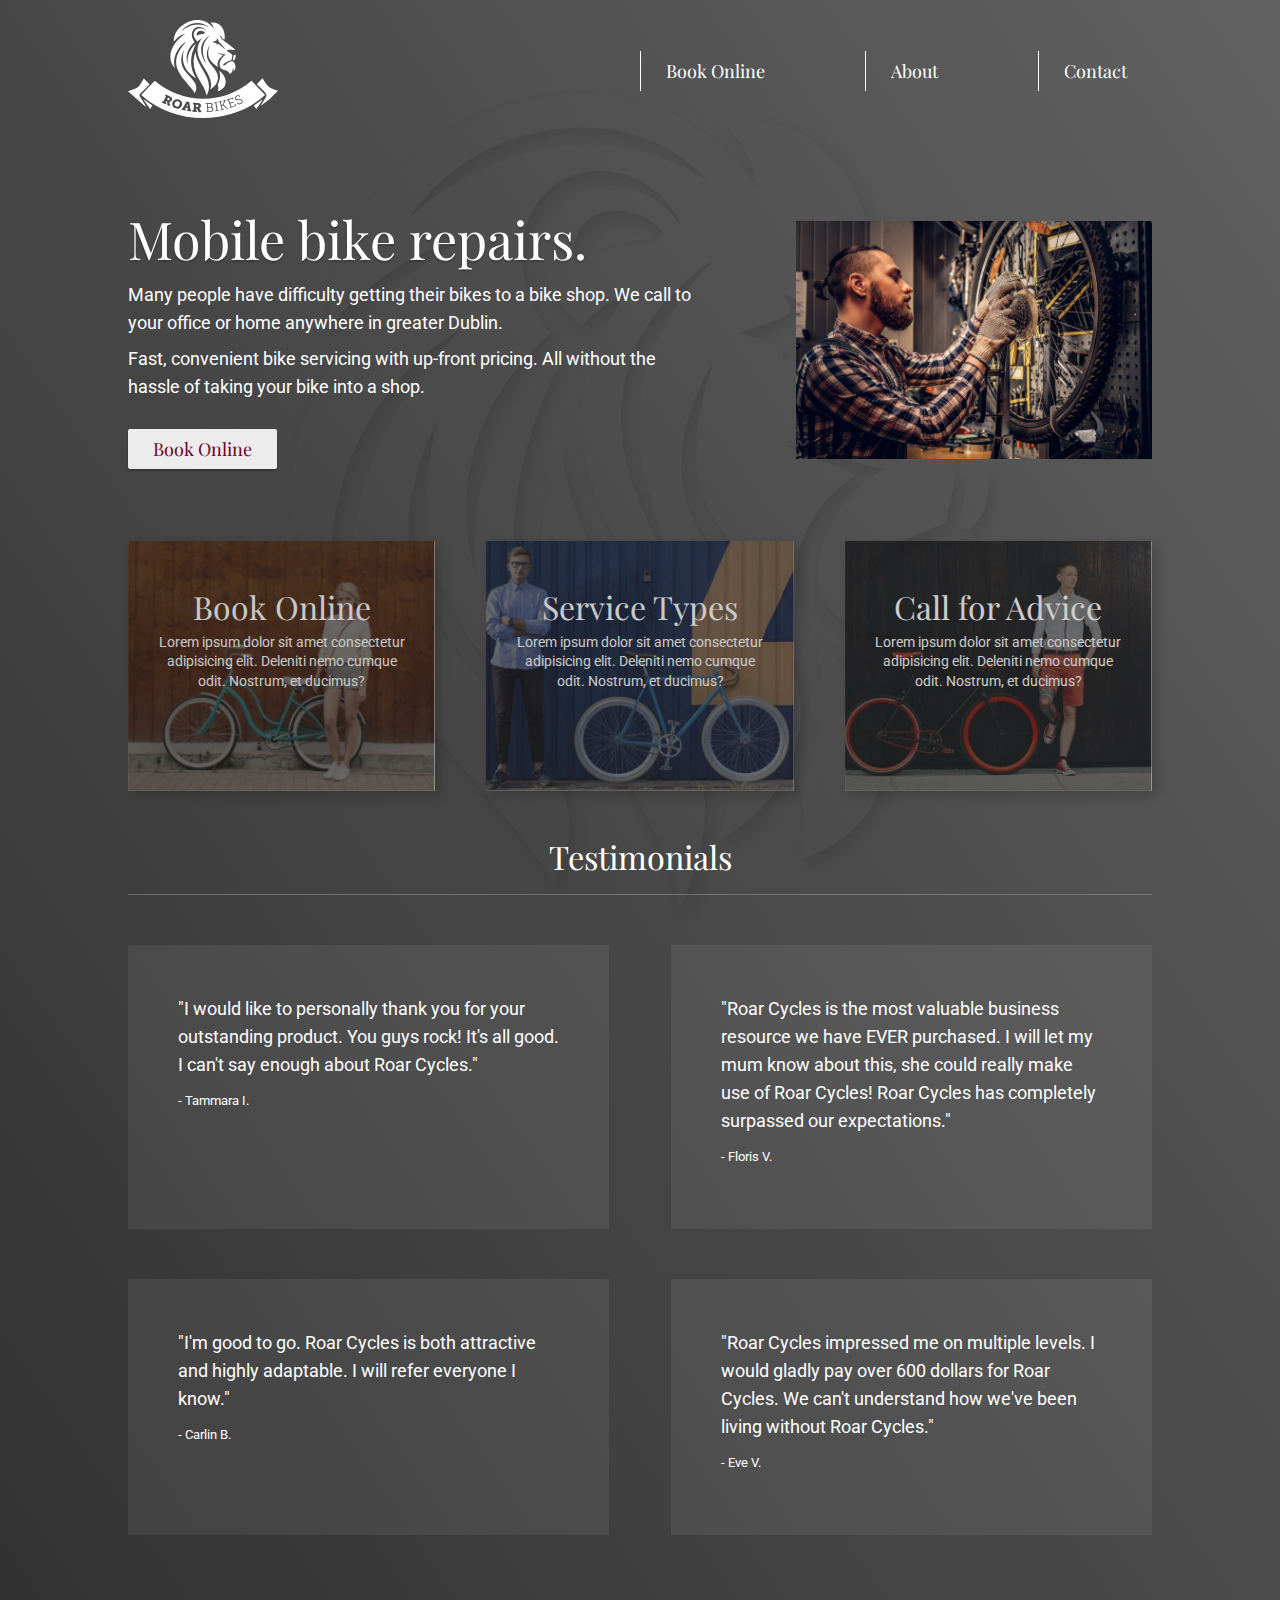
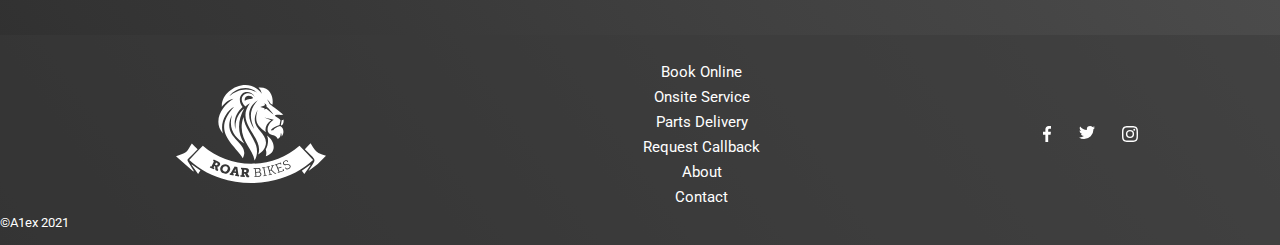
==== index.html @ 1f4b6659 "changed twitter card name" ====
<!DOCTYPE html>
<html lang="en">

<head>
    <meta charset="UTF-8">
    <meta name="viewport" content="width=device-width, initial-scale=1.0">
    <meta http-equiv="X-UA-Compatible" content="ie=edge">
    <title>Roar Cycle - Bike Repairs in Dublin</title>
    <link rel="shortcut icon" href="./images/icons/logo-roar-bikes-small.svg" type="image/x-icon">
    <!-- Mric Meyers CSS reset -->
    <link rel="stylesheet" href="./style/css-reset.css">
    <!-- My style sheet -->
    <link rel="stylesheet" href="./style/style.css">
    <!-- Fonts -->
    <link href="https://fonts.googleapis.com/css?family=Playfair+Display|Roboto:300&display=swap" rel="stylesheet">
    <!-- Icons -->
    <link rel="stylesheet" href="https://use.fontawesome.com/releases/v5.8.2/css/all.css"
        integrity="sha384-oS3vJWv+0UjzBfQzYUhtDYW+Pj2yciDJxpsK1OYPAYjqT085Qq/1cq5FLXAZQ7Ay" crossorigin="anonymous">
    <!-- Facebook Metadata -->
    <meta property="og:title" content="Roar Cycle" />
    <meta property="og:type" content="website" />
    <meta property="og:url" content="https://a1excpunk.github.io/bike-repairs/index.html" />
    <meta property="og:image"
        content="https://a1excpunk.github.io/bike-repairs/images/image-bike-repair-service-small.jpg" />
    <meta property="og:description" content="Bike Repairs in Dublin" />
    <!-- Twitter Metadata -->
    <!-- <meta name="twitter:title" content="Roar Cycle">
        <meta name="twitter:description" content="Bike Repairs in Dublin">
        <meta name="twitter:image" content="https://a1excpunk.github.io/bike-repairs/images/image-bike-repair-service-small.jpg"> -->
        <meta name="twitter:card" content="Roar_Cycle">
    </head>

<body>
    <div class="container">
        <header>
            <div class="logo">
                <a href="./index.html">
                    <img src="./images/icons/logo-roar-bikes.svg" alt="Logo for Bike Repair shop Roar Bikes">
                </a>
            </div>

            <nav>
                <div class="navbutton dropdown-menu desktop">
                    <a href="#">Book Online</a>
                    <div class="newbox">
                        <div class="dropdown">
                            <div class="navbutton"><a href="#">Onsite Service</a></div>
                            <div class="navbutton"><a href="#">Parts Delivery</a></div>
                            <div class="navbutton"><a href="#">Request Callback</a></div>
                        </div>
                    </div>
                </div>

                <div class="navbutton desktop">
                    <a href="./html/about.html">About</a>
                </div>

                <div class="navbutton desktop">
                    <a href="./html/contact-us.html">Contact</a>
                </div>

                <!-- mobile menu -->
                <label class="mobile burger-menu" for="burger-menu">
                    <img src="./images/icons/icon-burger-menu.svg" alt="burger menu icon">
                    <input type="checkbox" name="burger-menu" id="burger-menu">
                    <div class="mobile burger-menu-dropdown ">
                        <div class="navbutton"><a href="#">Onsite Service</a></div>
                        <div class="navbutton"><a href="#">Parts Delivery</a></div>
                        <div class="navbutton"><a href="#">Request Callback</a></div>
                        <div class="navbutton">
                            <a href="./html/about.html">About</a>
                        </div>
                        <div class="navbutton">
                            <a href="./html/contact-us.html">Contact</a>
                        </div>


                    </div>
                </label>
            </nav>

        </header>



        <main>
            <div class="herobox1">
                <h1>Mobile bike repairs.</h1>
                <p>Many people have difficulty getting their bikes to a bike shop. We call to your office or home
                    anywhere in greater Dublin.</p>
                <p> Fast, convenient bike servicing with up-front pricing. All without the hassle of taking your bike
                    into a shop.</p>
                <a href="#" class="mybutton">Book Online</a>
            </div>

            <div class="herobox2">
                <img class="desktop" src="./images/image-bike-repair-service-small.jpg"
                    alt="person servicing a bike in dublin">
                <img class="mobile" src="./images/image-bike-repair-service-big.jpg" width="100%"
                    alt="person servicing a bike in dublin">
            </div>
        </main>



        <div class="cards">
            <a href="#" class="card1">
                <div>
                    <i class="fas fa-motorcycle"></i>
                    <h2>Book Online</h2>
                    <p>Lorem ipsum dolor sit amet consectetur adipisicing elit. Deleniti nemo cumque odit. Nostrum, et
                        ducimus?</p>
                </div>
            </a>
            <a href="#" class="card2">
                <div>
                    <i class="fas fa-cog"></i>
                    <h2>Service Types</h2>
                    <p>Lorem ipsum dolor sit amet consectetur adipisicing elit. Deleniti nemo cumque odit. Nostrum, et
                        ducimus?</p>
                </div>
            </a>
            <a href="./html/contact-us.html" class="card3">
                <div>
                    <i class="fas fa-phone"></i>
                    <h2>Call for Advice</h2>
                    <p>Lorem ipsum dolor sit amet consectetur adipisicing elit. Deleniti nemo cumque odit. Nostrum, et
                        ducimus?</p>
                </div>
            </a>
        </div>


        <h3>Testimonials</h3>
        <div class="testimonials">
            <div class="tbox">
                <p>"I would like to personally thank you for your outstanding product. You guys rock! It's all good. I
                    can't say enough about Roar Cycles."</p>
                <p>- Tammara I.</p>
            </div>
            <div class="tbox">
                <p>"Roar Cycles is the most valuable business resource we have EVER purchased. I will let my mum know
                    about this, she could really make use of Roar Cycles! Roar Cycles has completely surpassed our
                    expectations."</p>
                <p>- Floris V.</p>
            </div>
            <div class="tbox">
                <p>"I'm good to go. Roar Cycles is both attractive and highly adaptable. I will refer everyone I know."
                </p>
                <p>- Carlin B.</p>
            </div>
            <div class="tbox">
                <p>"Roar Cycles impressed me on multiple levels. I would gladly pay over 600 dollars for Roar Cycles. We
                    can't understand how we've been living without Roar Cycles."</p>
                <p>- Eve V.</p>
            </div>
        </div>
    </div>

    <footer>
        <div class="container footer-menu">
            <a href="./index.html">
                <img src="./images/icons/logo-roar-bikes.svg" alt="Roar Bikes Logo">
            </a>
            <div class="footer-nav">
                <a class="footer-navbutton" href="#">Book Online</a>
                <a class="footer-navbutton" href="#">Onsite Service</a>
                <a class="footer-navbutton" href="#">Parts Delivery</a>
                <a class="footer-navbutton" href="#">Request Callback</a>
                <a class="footer-navbutton" href="./html/about.html">About</a>
                <a class="footer-navbutton" href="./html/contact-us.html">Contact</a>
            </div>
            <div class="socmedia-icons">
                <ul>
                    <li><a href="#"><img src="./images/icons/facebook.svg" alt="facebook icon"></a></li>
                    <li><a href="#"><img src="./images/icons/twitter.svg" alt="twitter icon"></a></li>
                    <li><a href="#"><img src="./images/icons/instagram.svg" alt="instagram icon"></a></li>
                </ul>
            </div>
        </div>
        <p>&copy;A1ex 2021</p>
    </footer>
</body>

</html>
---- style/style.css ----
html {
  background-image: linear-gradient(
    to top right,
    rgb(46, 46, 46),
    rgb(51, 51, 51),
    rgb(55, 55, 55),
    rgb(60, 60, 60),
    rgb(65, 65, 65),
    rgb(69, 69, 69),
    rgb(74, 74, 74),
    rgb(78, 78, 78),
    rgb(83, 83, 83),
    rgb(88, 88, 88),
    rgb(92, 92, 92),
    rgb(97, 97, 97)
  );
}

body {
  background-image: url("../images/image-lion-background.png");
  background-position: top center;
  background-repeat: no-repeat;
  font-family: "Roboto", sans-serif;
  color: white;
  font-size: 1.125rem;
}

a {
  color: white;
  text-decoration: none;
}

h1 {
  font-size: 3.25rem;
  font-family: "Playfair Display", serif;
  margin-bottom: 1rem;
  text-shadow: 0px 2px 2px rgba(0, 0, 0, 0.228);
}

h2 {
  font-size: 2rem;
  font-family: "Playfair Display", serif;
  margin-top: 20px;
}

p {
  line-height: 1.75rem;
  margin-bottom: 0.5rem;
}

.container {
  max-width: 1024px;
  margin: 0 auto;
}

.mobile {
  display: none;
}

/* Header */
header {
  display: flex;
  justify-content: space-between;
  align-items: center;
  padding-top: 20px;
  padding-bottom: 20px;
}

nav {
  display: flex;
  flex-wrap: wrap;
  justify-content: space-between;
  width: 50%;
  gap: 20px;
}

.navbutton {
  border-left: 1px solid white;
  padding: 11px 25px;
  font-family: "Playfair Display", serif;
  display: inline-block;
  position: relative;
}

.navbutton:hover,
.active {
  background-color: #ececec1f;
  transition-duration: 500ms;
}

/* Dropdown nav */
.navbutton.dropdown-menu {
  position: relative;
}

.dropdown {
  left: 0;
  display: none;
  position: absolute;
  z-index: 1;
  padding-top: 20px;
  text-align: center;
}

.navbutton:hover .dropdown {
  display: block;
}

.dropdown .navbutton {
  width: 120px;
  background-color: #fff;
  border: none;
}

.dropdown .navbutton:hover {
  background-color: #b6b6b6;
}

.dropdown .navbutton a {
  color: #333;
}

/* Main */
main {
  margin: 50px 0;
  min-height: 300px;
  display: flex;
  align-items: center;
  justify-content: space-between;
  gap: 100px;
}

.mybutton {
  background-color: #ececec;
  color: #700029;
  font-family: "Playfair Display", serif;
  display: inline-block;
  margin-top: 20px;
  padding: 11px 25px;
  border-radius: 2px;
  box-shadow: 0px 2px 2px rgba(0, 0, 0, 0.228);
  border: none;
  cursor: pointer;
}

.mybutton:hover {
  background-color: #700029;
  color: #ececec;
  transition: 500ms ease;
  cursor: url("../images/icons/logo-roar-bikes-small.svg"), auto;
}

.herobox1 {
  flex: 2;
}

.herobox2 {
  flex: 1;
}

.herobox2 .mobile {
  display: none;
}

/* Cards */

.cards {
  display: flex;
  justify-content: space-between;
  text-align: center;
  margin-bottom: 50px;
}

.card1 {
  background-image: url("../images/image-background-card1-small.jpg");
}

.card2 {
  background-image: url("../images/image-background-card2-small.jpg");
}

.card3 {
  background-image: url("../images/image-background-card3-small.jpg");
}

.card1,
.card2,
.card3 {
  background-color: #333;
  padding: 30px 30px 20px 30px;
  box-sizing: border-box;
  background-size: cover;
  background-position: bottom;
  width: 30%;
  min-height: 250px;
  box-shadow: 5px 5px 10px rgba(0, 0, 0, 0.228);
  opacity: 0.7;
}

.card1:hover,
.card2:hover,
.card3:hover {
  opacity: 1;
}

.cards i {
  font-size: 50px;
}

.cards p {
  font-size: 0.85rem;
  line-height: 1.2rem;
  margin-top: 10px;
}

/* Testimonials */

.testimonials {
  display: flex;
  flex-wrap: wrap;
  justify-content: space-between;
  margin: 0 0 100px 0;
  gap: 50px;
}

h3 {
  text-align: center;
  margin-bottom: 50px;
  font-size: 1.8em;
  border-bottom: 1px solid #b6b6b663;
  padding-bottom: 20px;
  font-family: "Playfair Display", serif;
}

.tbox {
  width: 47%;
  padding: 50px;
  box-sizing: border-box;
  background-color: #ececec13;
}

.tbox p:last-of-type {
  font-size: 0.8rem;
}

/* Contact form */
input[type="text"],
input[type="email"],
textarea {
  padding: 12px 20px;
  width: 100%;
  font-family: "Roboto", sans-serif;
  font-size: 0.85rem;
  box-sizing: border-box;
  background-color: rgb(167, 167, 167);
  border-radius: 5px;
  border: none;
}

input[type="text"]:focus,
input[type="email"]:focus,
textarea:focus {
  outline-color: #b6b6b6;
}

.newline {
  display: block;
  margin-bottom: 10px;
}

.inputwrapper:not(:last-of-type) {
  margin-bottom: 30px;
}

input[type="submit"] {
  margin-top: 0;
}

.margin-right-a {
  margin-right: 20px;
}

input[type="radio"] {
  margin-right: 10px;
}

input[type="submit"] {
  align-self: flex-end;
}

.form-container {
  width: 70%;
  margin: 0 auto;
}

form {
  display: flex;
  flex-direction: column;
  margin: 50px 0px;
}

/* About */
.about-text,
.contact {
  margin-top: 20px;
  margin-bottom: 40px;
  padding: 20px 0;
}

/* Footer */
footer {
  position: relative;
  text-align: center;
  font-size: 0.7em;
  background-color: rgba(58, 58, 58, 0.534);
  height: max-content;
  padding: 30px 0 40px 0;
}

footer p {
  position: absolute;
  bottom: 0;
  /* right: 50%;
  transform: translateX(50%); */
}

footer .footer-menu {
  width: 100%;
  height: 100%;
  display: grid;
  grid-template-columns: 1fr 2.5fr 0.5fr;
  column-gap: 20px;
  align-items: center;
}

.footer-nav {
  display: flex;
  flex-direction: column;
  gap: 10px;
  font-size: 1.2em;
}

.socmedia-icons ul {
  display: flex;
  justify-content: space-around;
}

@media screen and (max-width: 990px) {
  .mobile {
    display: block;
  }

  .desktop {
    display: none;
  }

  header {
    position: relative;
    width: 100%;
  }

  nav {
    justify-content: flex-end;
    padding-right: 20px;
    width: 100px;
  }

  .burger-menu {
    position: relative;
    width: 40px;
  }

  input#burger-menu {
    position: absolute;
    visibility: hidden;
  }

  input#burger-menu:checked + .burger-menu-dropdown {
    display: block;
  }

  .burger-menu-dropdown {
    width: 190px;
    position: absolute;
    background-color: #fff;
    padding-bottom: 20px;
    padding-top: 20px;
    left: -190px;
    display: none;
    position: absolute;
    z-index: 1;
  }

  .burger-menu-dropdown a {
    color: #333;
  }

  main {
    flex-direction: column-reverse;
    gap: 20px;
  }

  .herobox1 {
    flex: 1;
    padding: 20px;
    display: flex;
    flex-direction: column;
  }

  .herobox1 .mybutton {
    align-self: flex-end;
  }

  .herobox2 .mobile {
    display: block;
  }

  .herobox2 .desktop {
    display: none;
  }

  .cards {
    flex-direction: column;
    align-items: center;
    gap: 20px;
  }

  .card1 {
    background-image: url("../images/image-background-card1-big.jpg");
  }

  .card2 {
    background-image: url("../images/image-background-card2-big.jpg");
  }

  .card3 {
    background-image: url("../images/image-background-card3-big.jpg");
  }

  .card1,
  .card2,
  .card3 {
    width: 80%;
    height: 400px;
  }

  .card1 div,
  .card2 div,
  .card3 div {
    display: inline-block;
    padding-top: 40px;
  }

  .tbox {
    width: 100%;
  }

  .contact,
  .about-text {
    padding: 10px;
  }

  .form-container {
    width: 90%;
    margin: 0 auto;
  }

  form {
    margin: 40px 10px;
  }

  footer .footer-menu {
    grid-template-columns: 1fr;
    row-gap: 40px;
  }

  .socmedia-icons ul {
    display: flex;
    justify-content: space-evenly;
    max-width: 200px;
    margin: 0 auto;
  }
}

@media screen and (max-width: 500px) {
  .herobox2 {
    width: 100%;
  }

  header {
    gap: 30px;
    flex-wrap: wrap;
  }

  .burger-menu {
    width: 30px;
  }

  .card1,
  .card2,
  .card3 {
    width: 100%;
    opacity: 1;
  }

  .form-container {
    width: 100%;
  }
}

@media screen and (max-width: 300px) {
  header {
    justify-content: center;
  }

  nav {
    justify-content: center;
  }

  .burger-menu-dropdown {
    width: 120px;
    left: -45px;
  }

  input[type="submit"] {
    margin-top: 20px;
  }
}
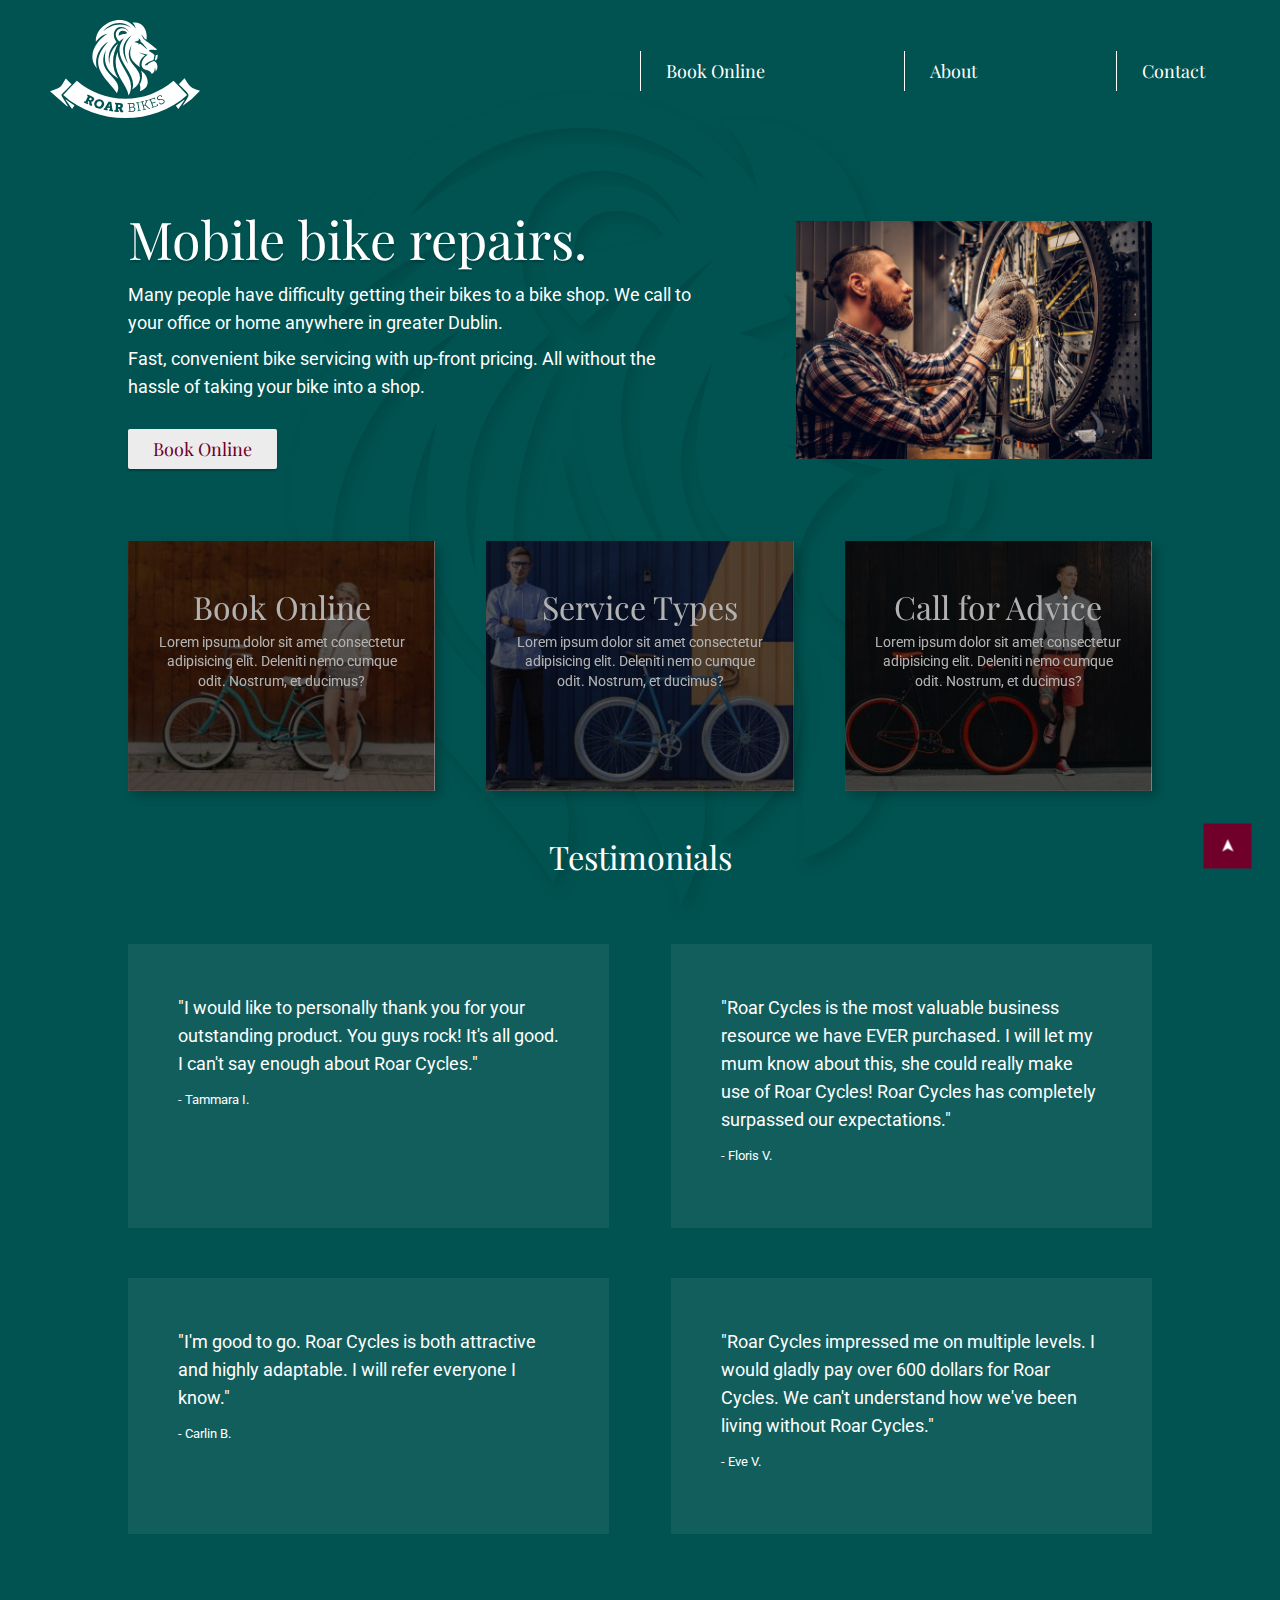
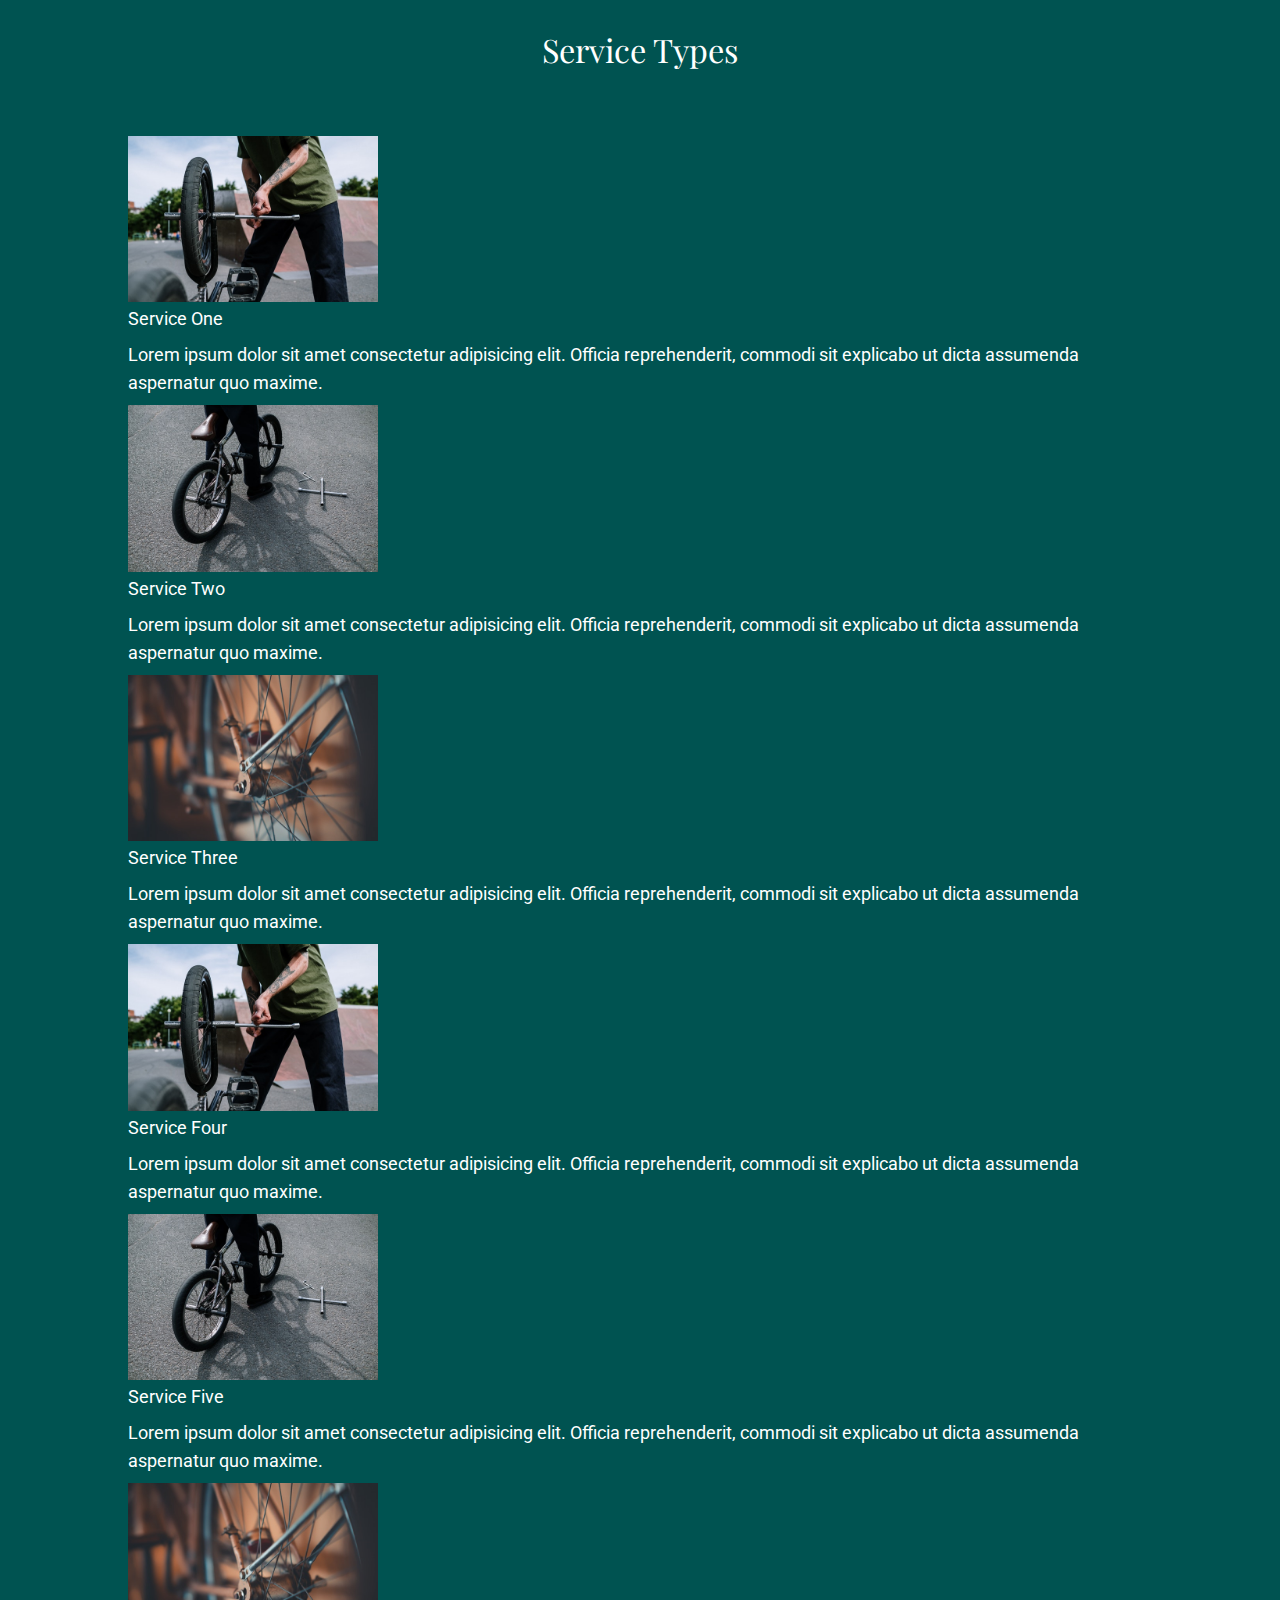
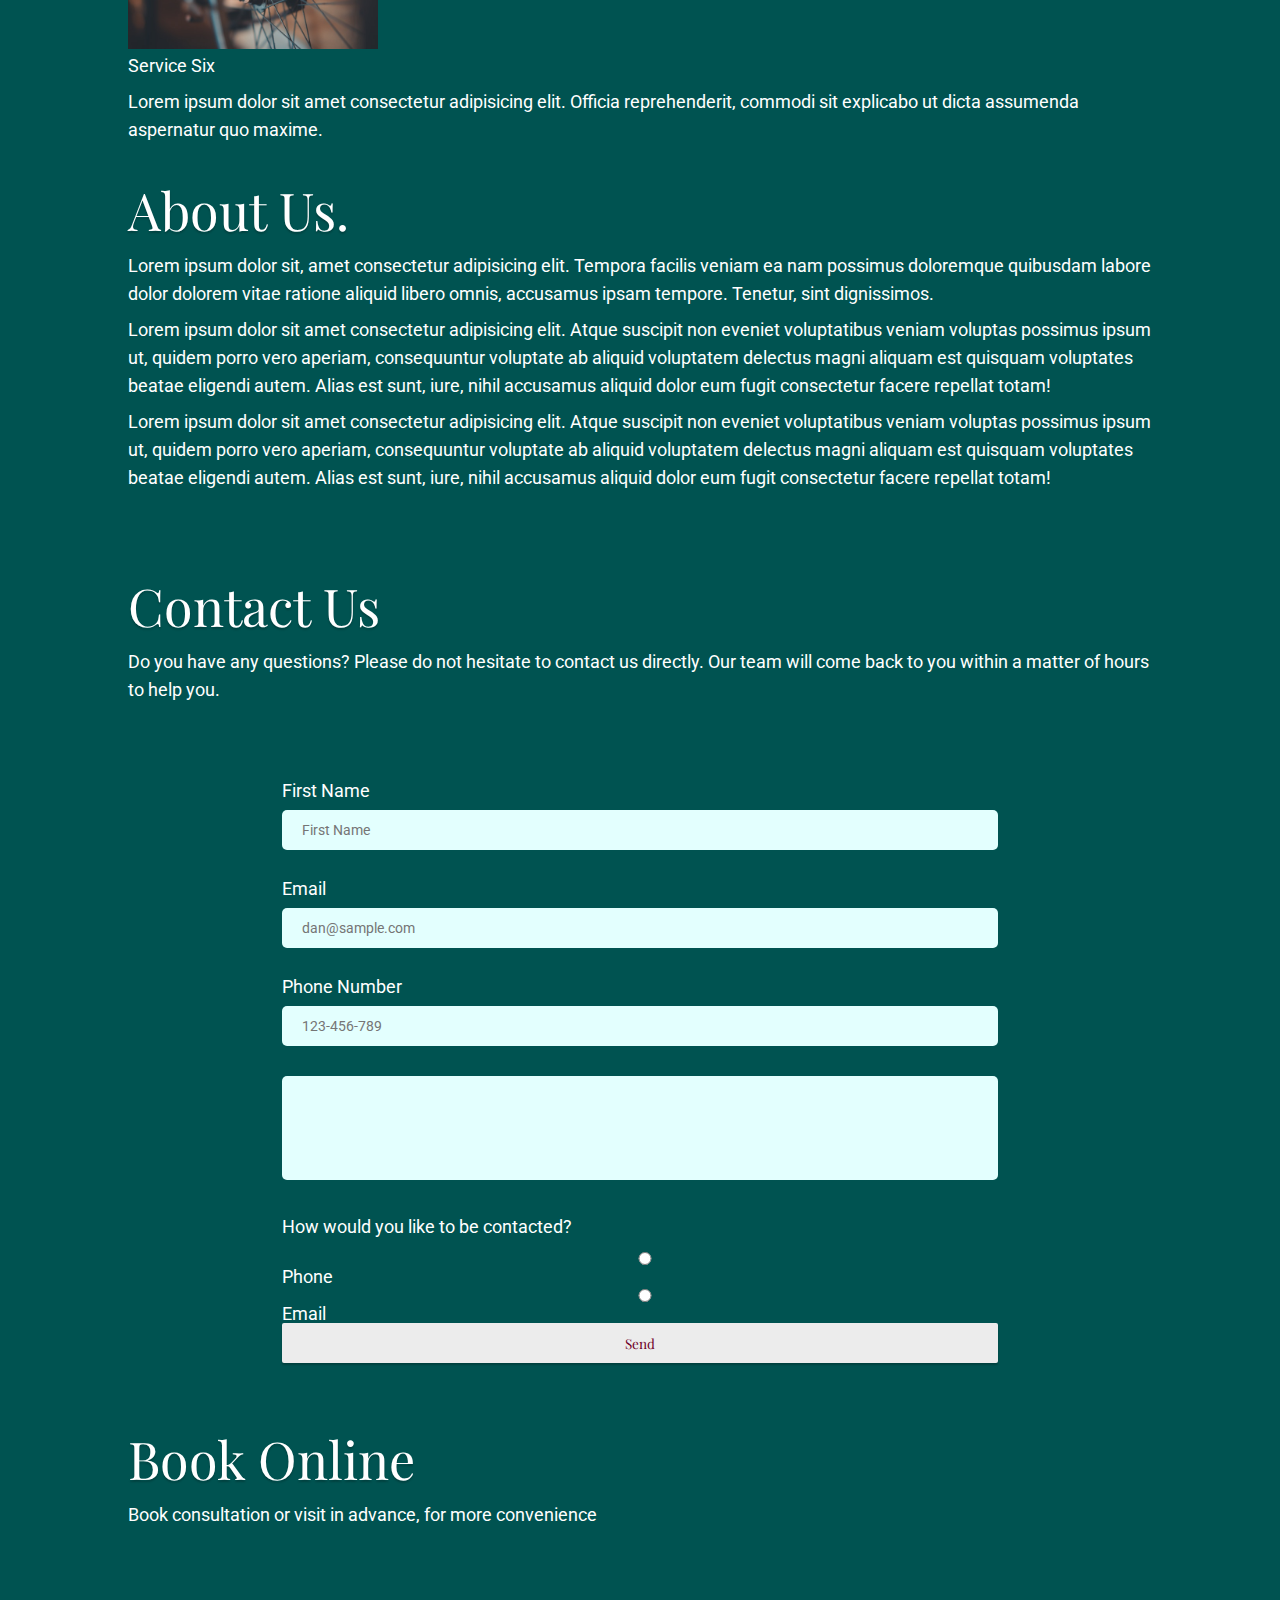
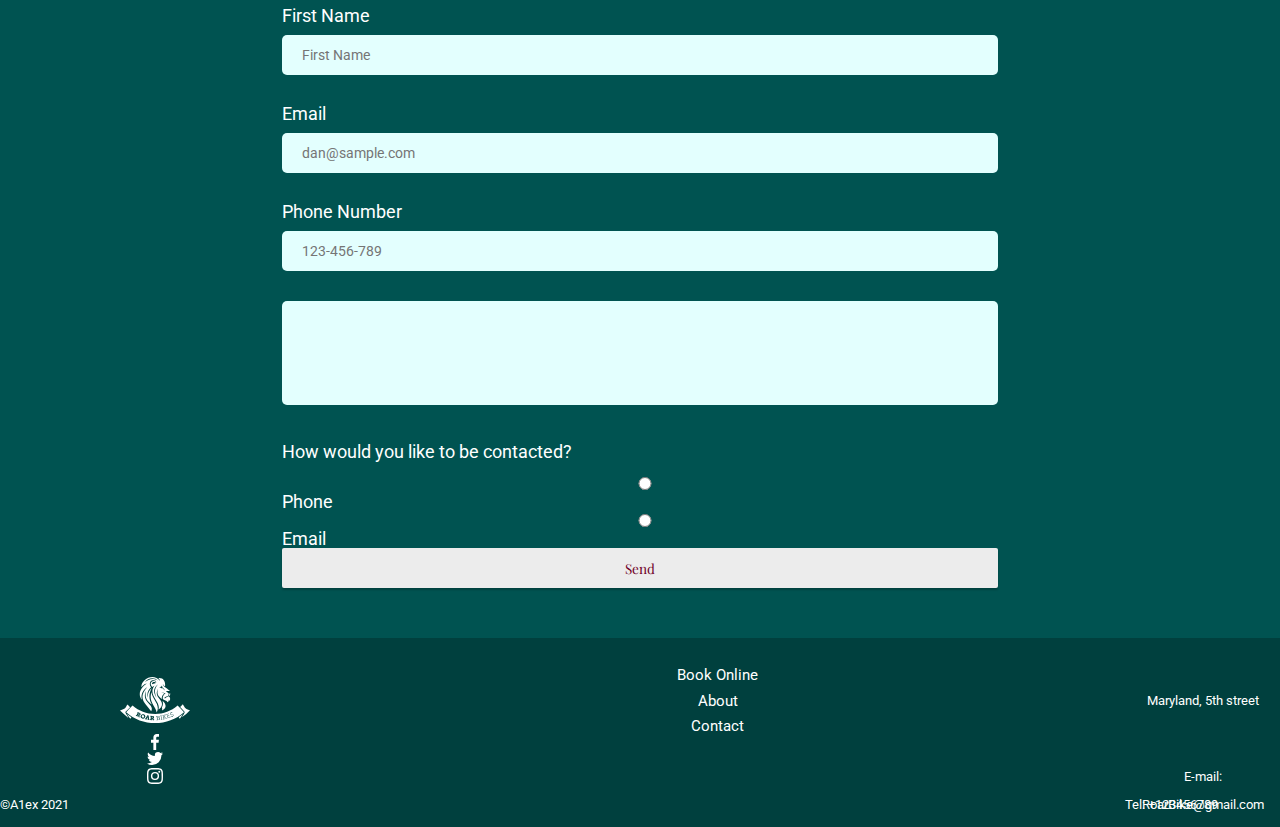
==== commit af9616a4: "refactored site structure" ====
--- a/index.html
+++ b/index.html
@@ -27,61 +27,55 @@
     <!-- <meta name="twitter:title" content="Roar Cycle">
         <meta name="twitter:description" content="Bike Repairs in Dublin">
         <meta name="twitter:image" content="https://a1excpunk.github.io/bike-repairs/images/image-bike-repair-service-small.jpg"> -->
-        <meta name="twitter:card" content="Roar_Cycle">
-    </head>
+    <meta name="twitter:card" content="summary_large_image">
+</head>
 
 <body>
+    <!-- navigation -->
+    <header id="top">
+        <div class="logo">
+            <a href="./index.html">
+                <img src="./images/icons/logo-roar-bikes.svg" alt="Logo for Bike Repair shop Roar Bikes">
+            </a>
+        </div>
+
+        <nav>
+            <div class="navbutton desktop">
+                <a href="#book-online">Book Online</a>
+            </div>
+
+            <div class="navbutton desktop">
+                <a href="#about">About</a>
+            </div>
+
+            <div class="navbutton desktop">
+                <a href="#contact">Contact</a>
+            </div>
+
+            <!-- mobile menu -->
+            <label class="mobile burger-menu" for="burger-menu">
+                <img src="./images/icons/icon-burger-menu.svg" alt="burger menu icon">
+                <input type="checkbox" name="burger-menu" id="burger-menu">
+                <div class="mobile burger-menu-dropdown ">
+                    <div class="navbutton">
+                        <a href="#book-online">Book Online</a>
+                    </div>
+
+                    <div class="navbutton">
+                        <a href="#about">About</a>
+                    </div>
+                    <div class="navbutton">
+                        <a href="#contact">Contact</a>
+                    </div>
+
+
+                </div>
+            </label>
+        </nav>
+
+    </header>
     <div class="container">
-        <header>
-            <div class="logo">
-                <a href="./index.html">
-                    <img src="./images/icons/logo-roar-bikes.svg" alt="Logo for Bike Repair shop Roar Bikes">
-                </a>
-            </div>
-
-            <nav>
-                <div class="navbutton dropdown-menu desktop">
-                    <a href="#">Book Online</a>
-                    <div class="newbox">
-                        <div class="dropdown">
-                            <div class="navbutton"><a href="#">Onsite Service</a></div>
-                            <div class="navbutton"><a href="#">Parts Delivery</a></div>
-                            <div class="navbutton"><a href="#">Request Callback</a></div>
-                        </div>
-                    </div>
-                </div>
-
-                <div class="navbutton desktop">
-                    <a href="./html/about.html">About</a>
-                </div>
-
-                <div class="navbutton desktop">
-                    <a href="./html/contact-us.html">Contact</a>
-                </div>
-
-                <!-- mobile menu -->
-                <label class="mobile burger-menu" for="burger-menu">
-                    <img src="./images/icons/icon-burger-menu.svg" alt="burger menu icon">
-                    <input type="checkbox" name="burger-menu" id="burger-menu">
-                    <div class="mobile burger-menu-dropdown ">
-                        <div class="navbutton"><a href="#">Onsite Service</a></div>
-                        <div class="navbutton"><a href="#">Parts Delivery</a></div>
-                        <div class="navbutton"><a href="#">Request Callback</a></div>
-                        <div class="navbutton">
-                            <a href="./html/about.html">About</a>
-                        </div>
-                        <div class="navbutton">
-                            <a href="./html/contact-us.html">Contact</a>
-                        </div>
-
-
-                    </div>
-                </label>
-            </nav>
-
-        </header>
-
-
+        <a href="#top" class="top-btn">&#10148;</a>
 
         <main>
             <div class="herobox1">
@@ -101,10 +95,9 @@
             </div>
         </main>
 
-
-
+        <!-- cards -->
         <div class="cards">
-            <a href="#" class="card1">
+            <a href="#book-online" class="card1">
                 <div>
                     <i class="fas fa-motorcycle"></i>
                     <h2>Book Online</h2>
@@ -112,7 +105,7 @@
                         ducimus?</p>
                 </div>
             </a>
-            <a href="#" class="card2">
+            <a href="#services" class="card2">
                 <div>
                     <i class="fas fa-cog"></i>
                     <h2>Service Types</h2>
@@ -120,7 +113,7 @@
                         ducimus?</p>
                 </div>
             </a>
-            <a href="./html/contact-us.html" class="card3">
+            <a href="#contact" class="card3">
                 <div>
                     <i class="fas fa-phone"></i>
                     <h2>Call for Advice</h2>
@@ -130,7 +123,7 @@
             </a>
         </div>
 
-
+        <!-- testimonials -->
         <h3>Testimonials</h3>
         <div class="testimonials">
             <div class="tbox">
@@ -155,22 +148,168 @@
                 <p>- Eve V.</p>
             </div>
         </div>
+
+        <!-- services -->
+        <div id="services">
+            <h3>Service Types</h3>
+            <div class="service">
+                <img src="./images/image-service-1.jpg" alt="" width="250">
+                <p>Service One</p>
+                <p>Lorem ipsum dolor sit amet consectetur adipisicing elit. Officia reprehenderit, commodi sit explicabo ut dicta assumenda aspernatur quo maxime.</p>
+            </div>
+            <div class="service">
+                <img src="./images/image-service-2.jpg" alt="" width="250">
+                <p>Service Two</p>
+                <p>Lorem ipsum dolor sit amet consectetur adipisicing elit. Officia reprehenderit, commodi sit explicabo ut dicta assumenda aspernatur quo maxime.</p>
+            </div>
+            <div class="service">
+                <img src="./images/image-service-3.jpg" alt="" width="250">
+                <p>Service Three</p>
+                <p>Lorem ipsum dolor sit amet consectetur adipisicing elit. Officia reprehenderit, commodi sit explicabo ut dicta assumenda aspernatur quo maxime.</p>
+            </div>
+            <div class="service">
+                <img src="./images/image-service-1.jpg" alt="" width="250">
+                <p>Service Four</p>
+                <p>Lorem ipsum dolor sit amet consectetur adipisicing elit. Officia reprehenderit, commodi sit explicabo ut dicta assumenda aspernatur quo maxime.</p>
+            </div>
+            <div class="service">
+                <img src="./images/image-service-2.jpg" alt="" width="250">
+                <p>Service Five</p>
+                <p>Lorem ipsum dolor sit amet consectetur adipisicing elit. Officia reprehenderit, commodi sit explicabo ut dicta assumenda aspernatur quo maxime.</p>
+            </div>
+            <div class="service">
+                <img src="./images/image-service-3.jpg" alt="" width="250">
+                <p>Service Six</p>
+                <p>Lorem ipsum dolor sit amet consectetur adipisicing elit. Officia reprehenderit, commodi sit explicabo ut dicta assumenda aspernatur quo maxime.</p>
+            </div>
+        </div>
+
+        <!-- about us -->
+        <div class="container about-text" id="about">
+            <h1>About Us.</h1>
+            <p>Lorem ipsum dolor sit, amet consectetur adipisicing elit. Tempora facilis veniam ea nam possimus
+                doloremque
+                quibusdam labore dolor dolorem vitae ratione aliquid libero omnis, accusamus ipsam tempore. Tenetur,
+                sint
+                dignissimos.</p>
+            <p> Lorem ipsum dolor sit amet consectetur adipisicing elit. Atque suscipit non eveniet voluptatibus veniam
+                voluptas possimus ipsum ut, quidem porro vero aperiam, consequuntur voluptate ab aliquid voluptatem
+                delectus
+                magni aliquam est quisquam voluptates beatae eligendi autem. Alias est sunt, iure, nihil accusamus
+                aliquid
+                dolor eum fugit consectetur facere repellat totam!</p>
+            <p> Lorem ipsum dolor sit amet consectetur adipisicing elit. Atque suscipit non eveniet voluptatibus veniam
+                voluptas possimus ipsum ut, quidem porro vero aperiam, consequuntur voluptate ab aliquid voluptatem
+                delectus
+                magni aliquam est quisquam voluptates beatae eligendi autem. Alias est sunt, iure, nihil accusamus
+                aliquid
+                dolor eum fugit consectetur facere repellat totam!</p>
+        </div>
+
+        <!-- contact -->
+
+        <div class="main" id="contact">
+            <div class="contact">
+                <h1>Contact Us</h1>
+                <p>Do you have any questions? Please do not hesitate to contact us directly. Our team will come back to
+                    you
+                    within a matter of hours to help you.</p>
+            </div>
+
+            <div class="form-container">
+                <form>
+                    <div class="inputwrapper">
+                        <label for="name" class="newline">First Name</label>
+                        <input type="text" name="name" id="name" placeholder="First Name" required>
+                    </div>
+
+                    <div class="inputwrapper">
+                        <label for="email" class="newline">Email</label>
+                        <input type="email" name="email" id="email" placeholder="dan@sample.com">
+                    </div>
+
+                    <div class="inputwrapper">
+                        <label for="phone" class="newline">Phone Number</label>
+                        <input type="tel" name="phone" id="phone" placeholder="123-456-789">
+                    </div>
+
+                    <div class="inputwrapper">
+                        <textarea name="message" id="message" cols="100" rows="5" required></textarea>
+                    </div>
+
+                    <div class="inputwrapper">
+                        <p>How would you like to be contacted?</p>
+                        <input type="radio" name="contact-pref" id="phone" value="phone">
+                        <label for="phone" class="margin-right-a">Phone</label>
+                        <input type="radio" name="contact-pref" id="email2" value="Email">
+                        <label for="email2">Email</label>
+                    </div>
+
+                    <input type="submit" value="Send" class="mybutton">
+                </form>
+            </div>
+        </div>
+
+        <!-- book online -->
+        <div class="main" id="book-online">
+            <div class="contact">
+                <h1>Book Online</h1>
+                <p>Book consultation or visit in advance, for more convenience</p>
+            </div>
+
+            <div class="form-container">
+                <form>
+                    <div class="inputwrapper">
+                        <label for="name" class="newline">First Name</label>
+                        <input type="text" name="name" id="name" placeholder="First Name" required>
+                    </div>
+
+                    <div class="inputwrapper">
+                        <label for="email" class="newline">Email</label>
+                        <input type="email" name="email" id="email" placeholder="dan@sample.com">
+                    </div>
+
+                    <div class="inputwrapper">
+                        <label for="phone" class="newline">Phone Number</label>
+                        <input type="tel" name="phone" id="phone" placeholder="123-456-789">
+                    </div>
+
+                    <div class="inputwrapper">
+                        <textarea name="message" id="message" cols="100" rows="5" required></textarea>
+                    </div>
+
+                    <div class="inputwrapper">
+                        <p>How would you like to be contacted?</p>
+                        <input type="radio" name="contact-pref" id="phone" value="phone">
+                        <label for="phone" class="margin-right-a">Phone</label>
+                        <input type="radio" name="contact-pref" id="email2" value="Email">
+                        <label for="email2">Email</label>
+                    </div>
+
+                    <input type="submit" value="Send" class="mybutton">
+                </form>
+            </div>
+        </div>
     </div>
 
     <footer>
-        <div class="container footer-menu">
+        <div class="footer-menu">
             <a href="./index.html">
-                <img src="./images/icons/logo-roar-bikes.svg" alt="Roar Bikes Logo">
+                <img src="./images/icons/logo-roar-bikes.svg" alt="Roar Bikes Logo" width="70">
             </a>
             <div class="footer-nav">
-                <a class="footer-navbutton" href="#">Book Online</a>
-                <a class="footer-navbutton" href="#">Onsite Service</a>
-                <a class="footer-navbutton" href="#">Parts Delivery</a>
-                <a class="footer-navbutton" href="#">Request Callback</a>
-                <a class="footer-navbutton" href="./html/about.html">About</a>
-                <a class="footer-navbutton" href="./html/contact-us.html">Contact</a>
-            </div>
-            <div class="socmedia-icons">
+                <a class="footer-navbutton" href="#book-online">Book Online</a>
+                <a class="footer-navbutton" href="#about">About</a>
+                <a class="footer-navbutton" href="#contact">Contact</a>
+            </div>
+            <div class="footer-contact-info">
+                <p>Tel: +123456789</p>
+                <p>E-mail: RoarBike@gmail.com</p>
+                <address>
+                    Maryland, 5th street
+                </address>
+            </div>
+            <div class="footer-socmedia-icons">
                 <ul>
                     <li><a href="#"><img src="./images/icons/facebook.svg" alt="facebook icon"></a></li>
                     <li><a href="#"><img src="./images/icons/twitter.svg" alt="twitter icon"></a></li>
@@ -180,6 +319,7 @@
         </div>
         <p>&copy;A1ex 2021</p>
     </footer>
+
 </body>
 
 </html>--- a/style/style.css
+++ b/style/style.css
@@ -1,19 +1,5 @@
 html {
-  background-image: linear-gradient(
-    to top right,
-    rgb(46, 46, 46),
-    rgb(51, 51, 51),
-    rgb(55, 55, 55),
-    rgb(60, 60, 60),
-    rgb(65, 65, 65),
-    rgb(69, 69, 69),
-    rgb(74, 74, 74),
-    rgb(78, 78, 78),
-    rgb(83, 83, 83),
-    rgb(88, 88, 88),
-    rgb(92, 92, 92),
-    rgb(97, 97, 97)
-  );
+  background-color: #005351;
 }
 
 body {
@@ -62,8 +48,8 @@
   display: flex;
   justify-content: space-between;
   align-items: center;
-  padding-top: 20px;
-  padding-bottom: 20px;
+padding: 20px 50px;
+
 }
 
 nav {
@@ -84,7 +70,7 @@
 
 .navbutton:hover,
 .active {
-  background-color: #ececec1f;
+  background-color: #700029;
   transition-duration: 500ms;
 }
 
@@ -194,13 +180,13 @@
   width: 30%;
   min-height: 250px;
   box-shadow: 5px 5px 10px rgba(0, 0, 0, 0.228);
-  opacity: 0.7;
+  filter: brightness(70%);
 }
 
 .card1:hover,
 .card2:hover,
 .card3:hover {
-  opacity: 1;
+  filter: brightness(100%);
 }
 
 .cards i {
@@ -227,7 +213,7 @@
   text-align: center;
   margin-bottom: 50px;
   font-size: 1.8em;
-  border-bottom: 1px solid #b6b6b663;
+  /* border-bottom: 1px solid #b6b6b663; */
   padding-bottom: 20px;
   font-family: "Playfair Display", serif;
 }
@@ -244,15 +230,14 @@
 }
 
 /* Contact form */
-input[type="text"],
-input[type="email"],
+input,
 textarea {
   padding: 12px 20px;
   width: 100%;
   font-family: "Roboto", sans-serif;
   font-size: 0.85rem;
   box-sizing: border-box;
-  background-color: rgb(167, 167, 167);
+  background-color: #E3FFFE;
   border-radius: 5px;
   border: none;
 }
@@ -297,6 +282,10 @@
   display: flex;
   flex-direction: column;
   margin: 50px 0px;
+}
+
+textarea{
+  resize: none;
 }
 
 /* About */
@@ -312,7 +301,7 @@
   position: relative;
   text-align: center;
   font-size: 0.7em;
-  background-color: rgba(58, 58, 58, 0.534);
+  background-color: #00403E;
   height: max-content;
   padding: 30px 0 40px 0;
 }
@@ -526,3 +515,19 @@
     margin-top: 20px;
   }
 }
+
+
+
+
+
+
+
+.top-btn{
+  position: fixed;
+  right: 30px;
+  bottom: 30px;
+  z-index: 10;
+  background-color: #700029;
+  padding: 15px;
+  transform: rotate(270deg);
+}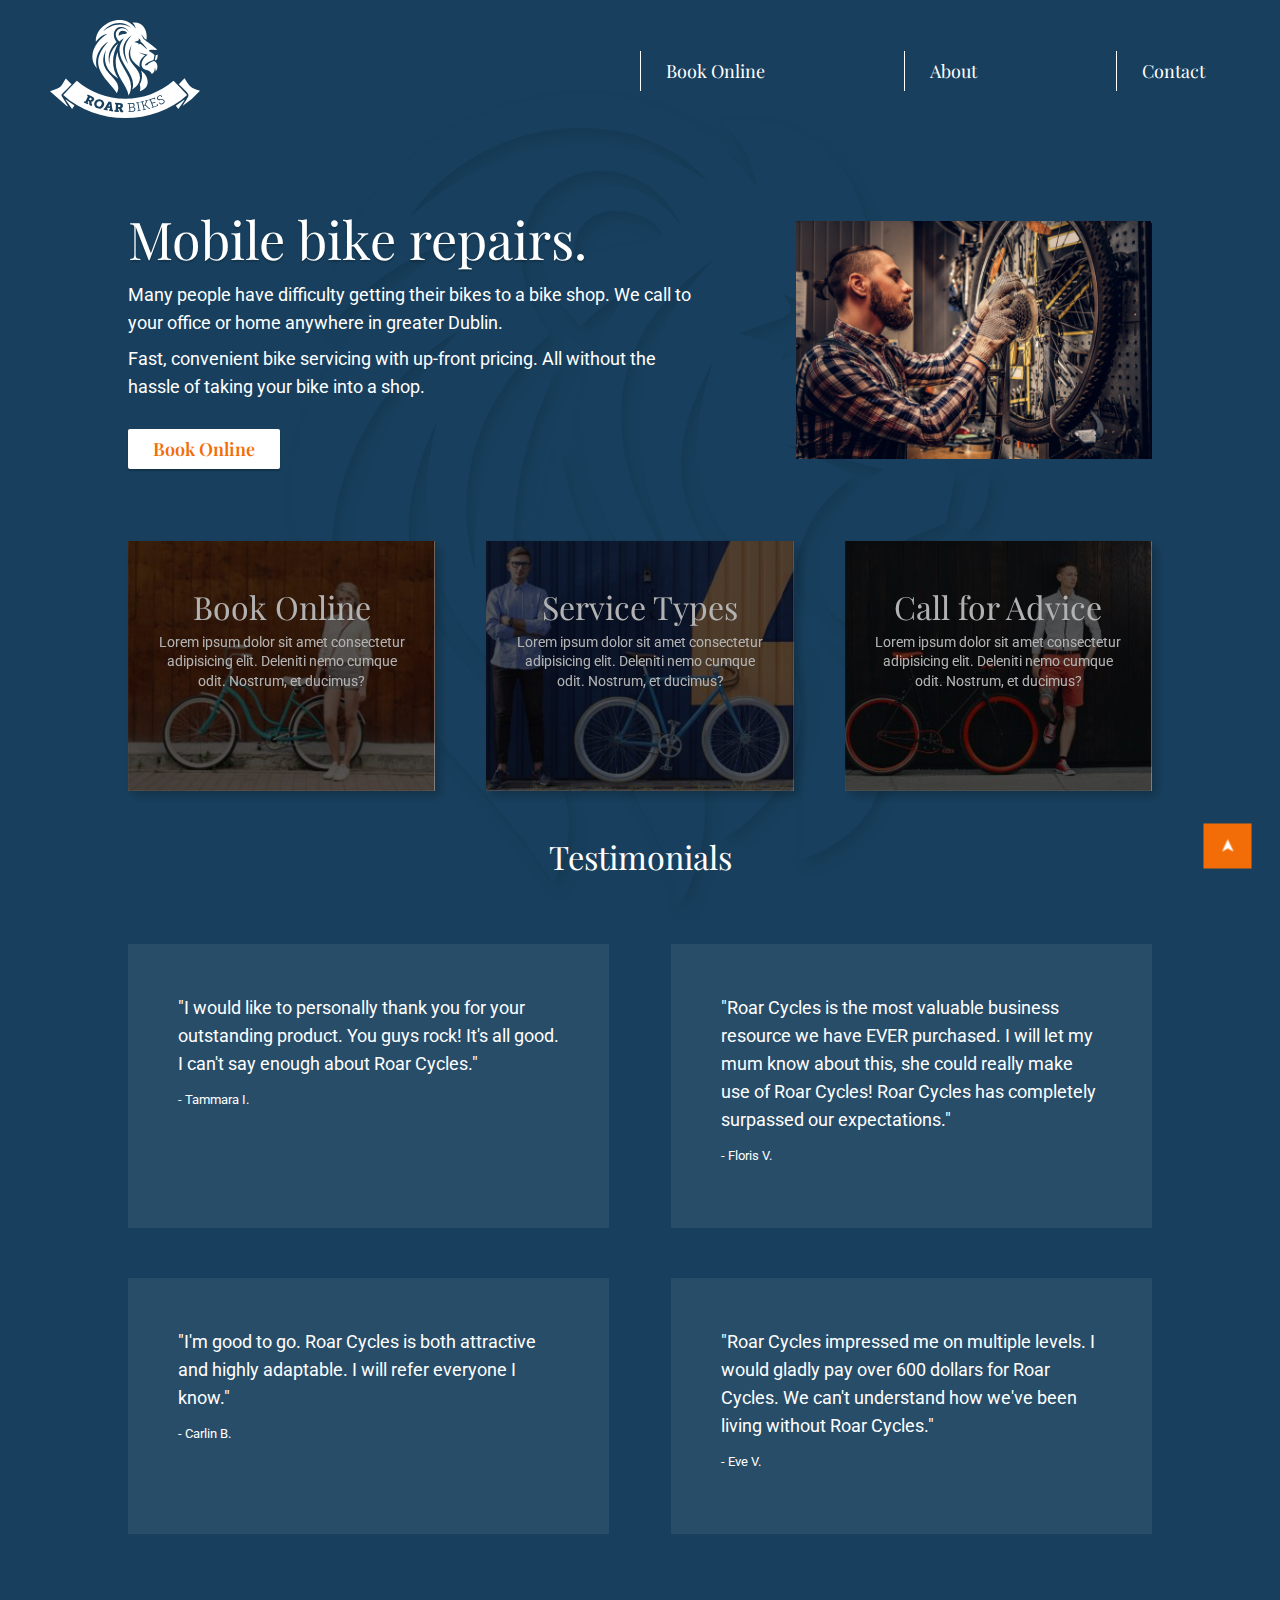
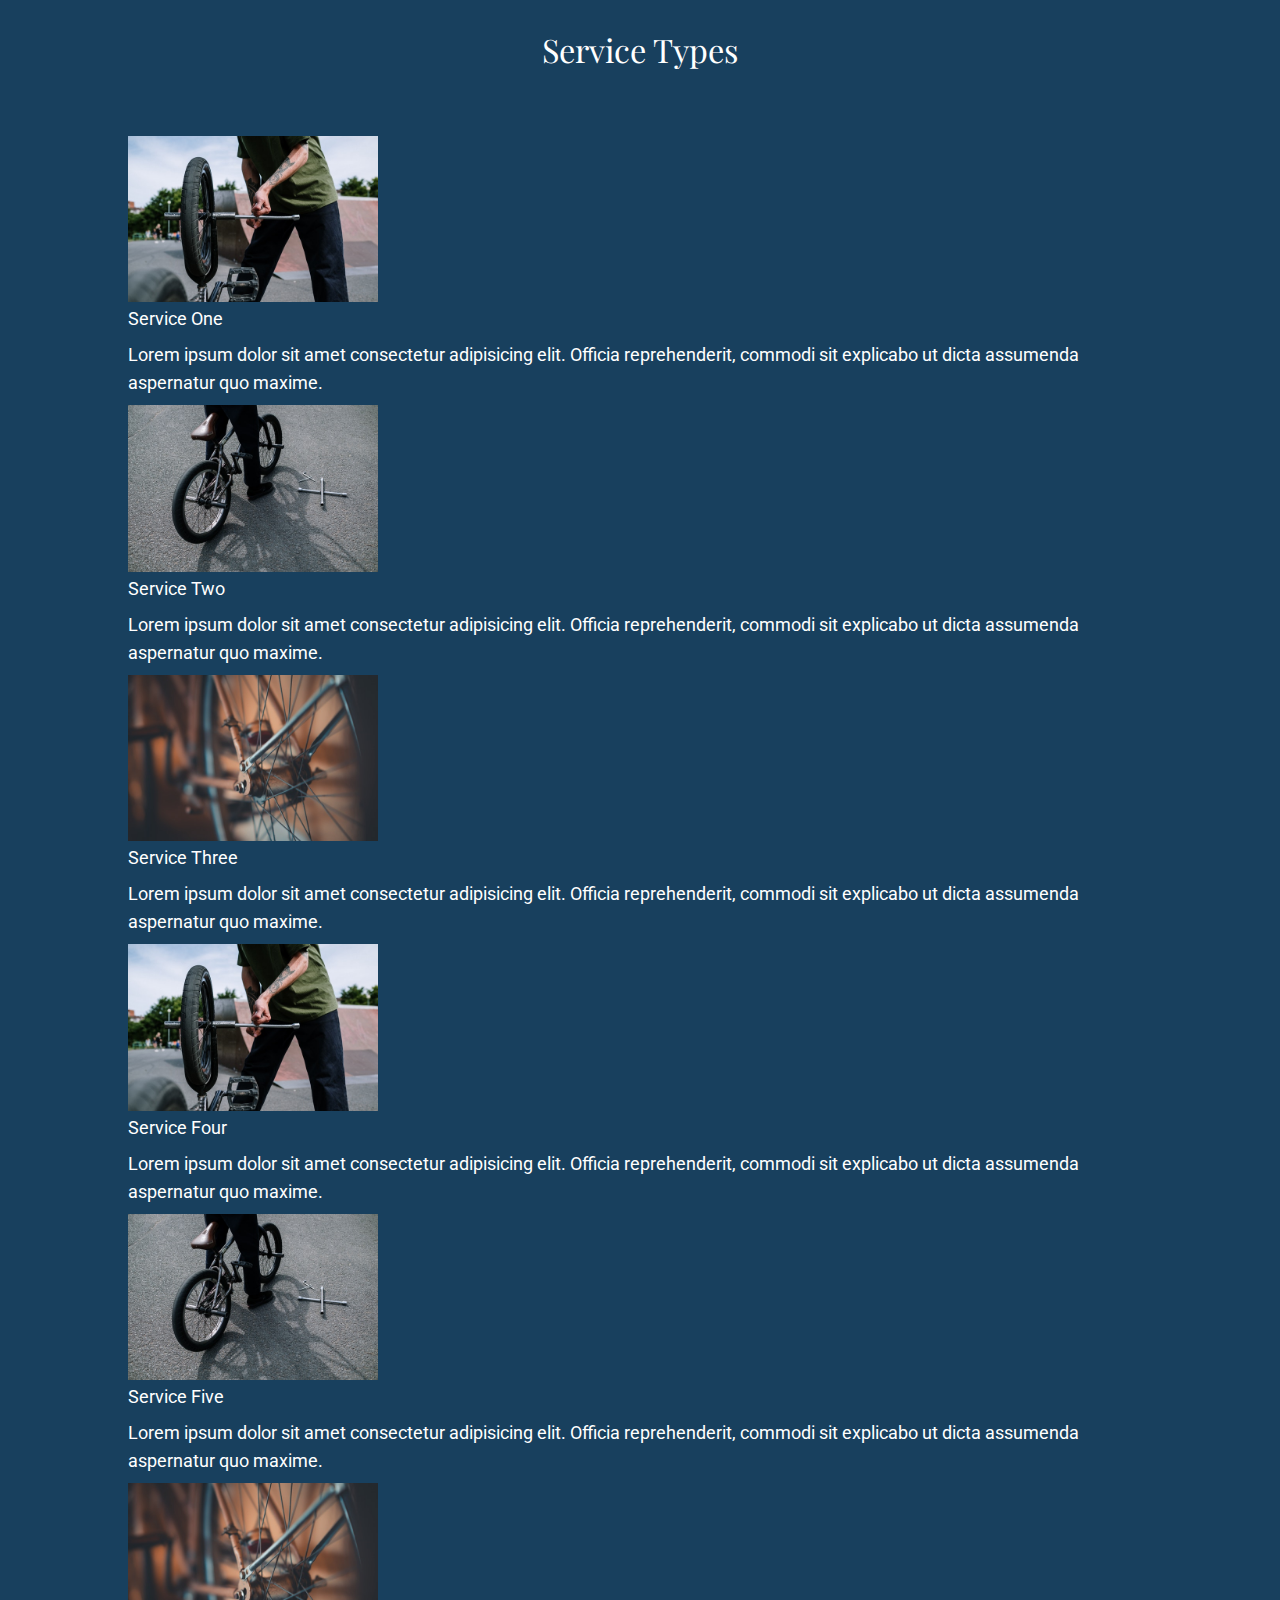
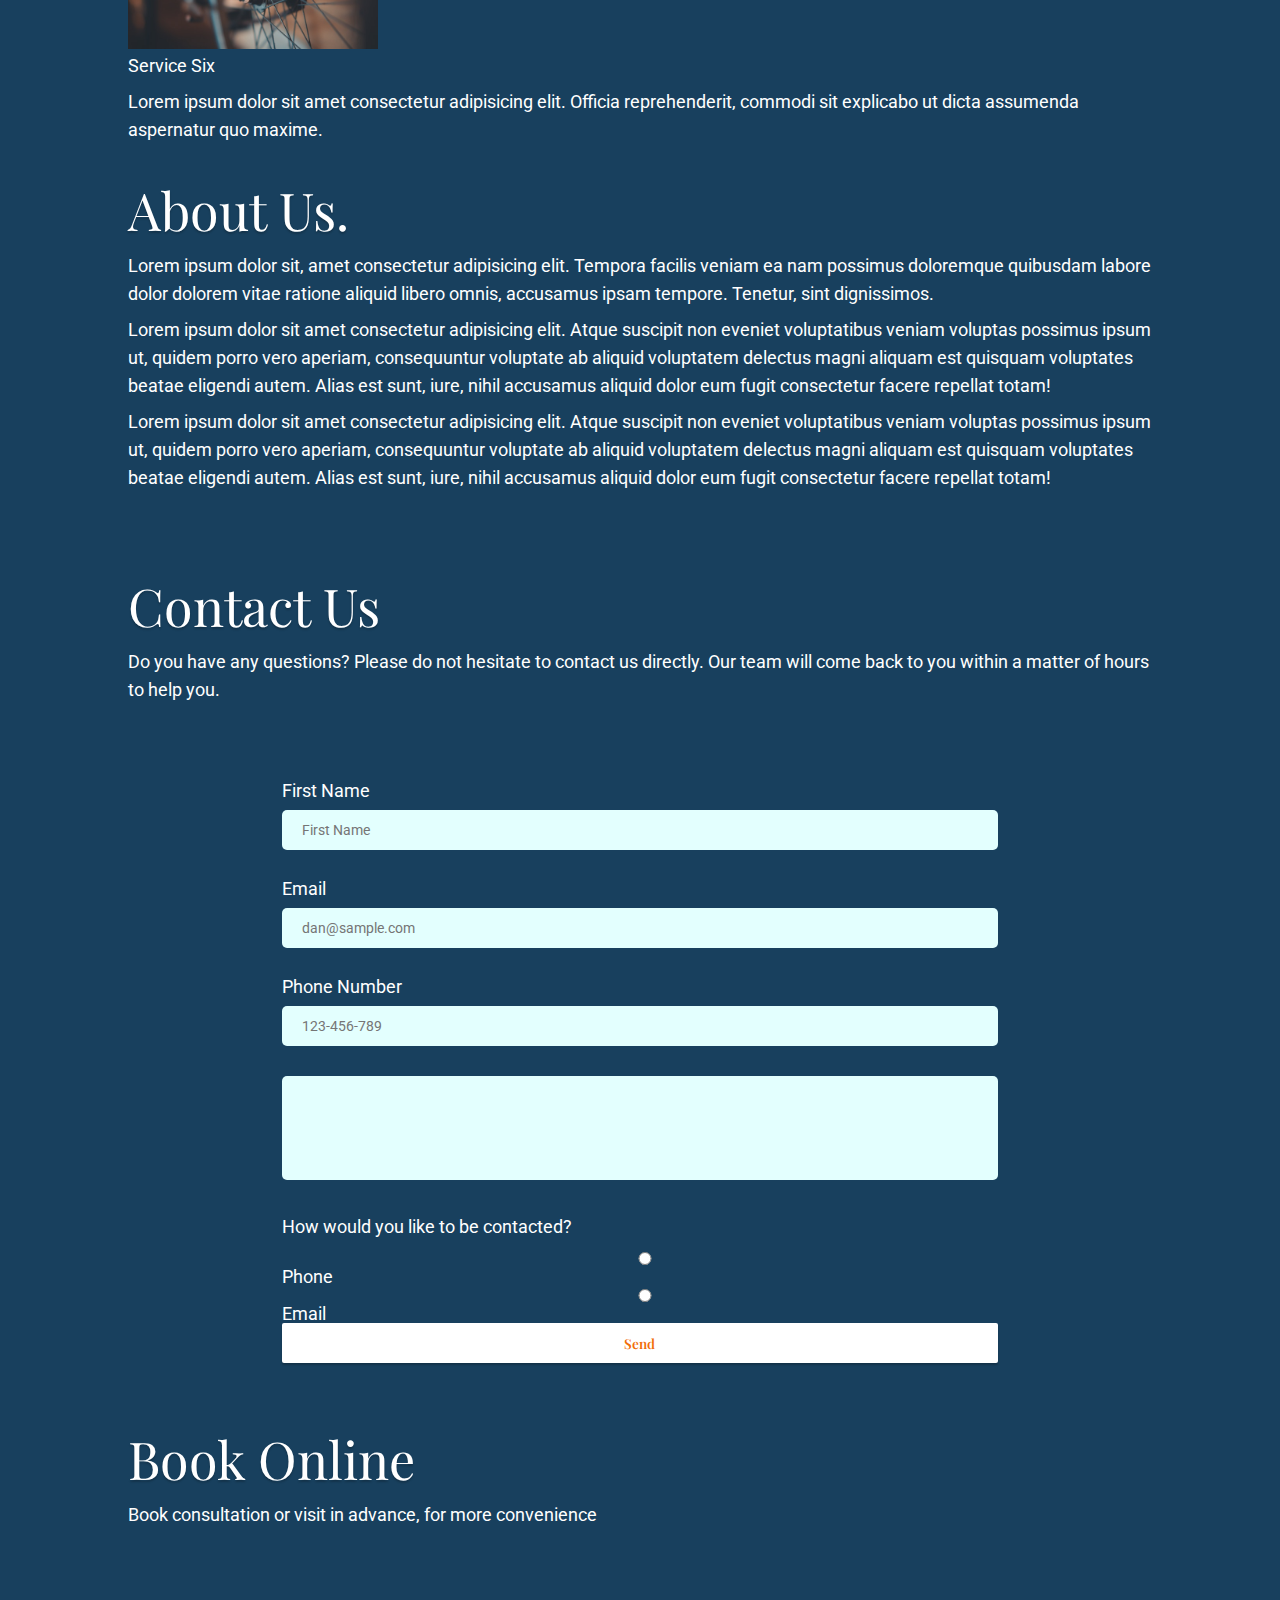
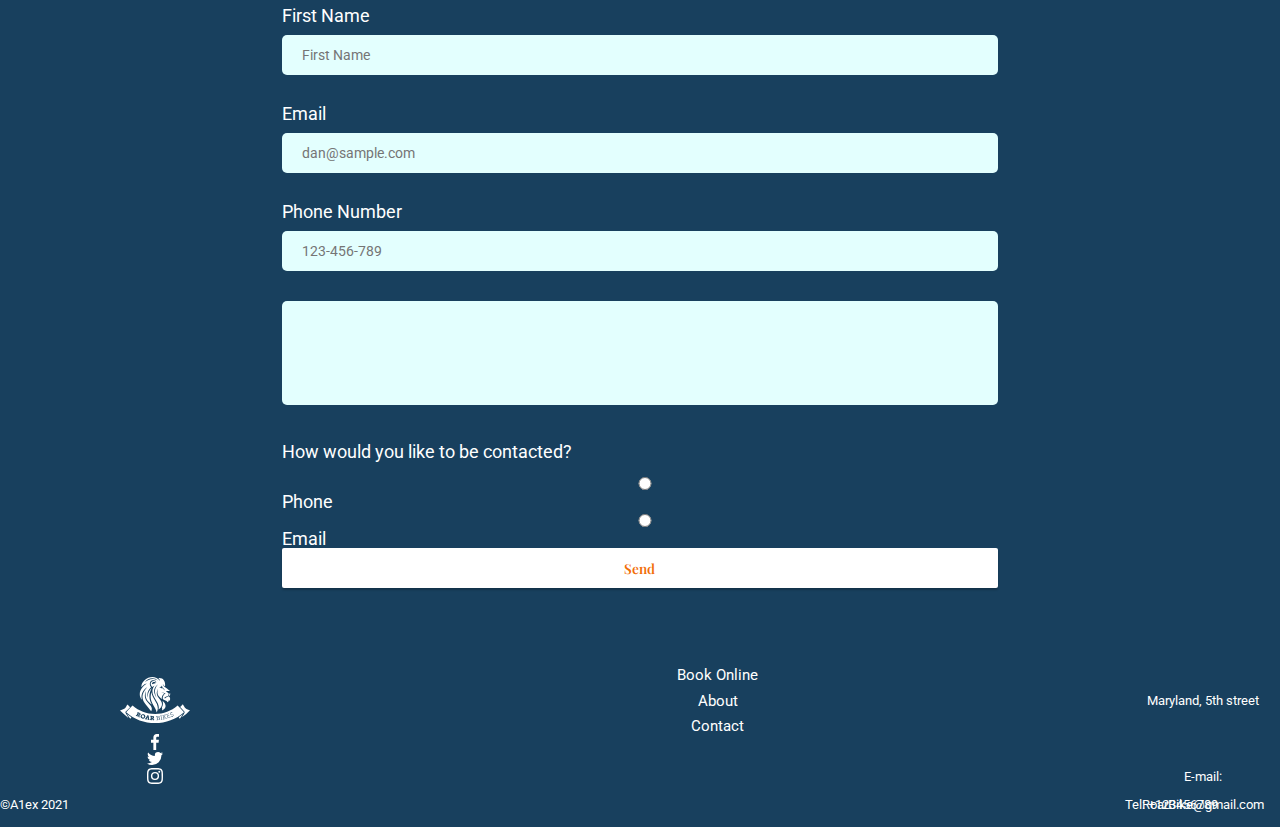
==== commit 083be9a2: "changed color scheme and added animation to icons" ====
--- a/index.html
+++ b/index.html
@@ -219,30 +219,30 @@
             <div class="form-container">
                 <form>
                     <div class="inputwrapper">
-                        <label for="name" class="newline">First Name</label>
-                        <input type="text" name="name" id="name" placeholder="First Name" required>
-                    </div>
-
-                    <div class="inputwrapper">
-                        <label for="email" class="newline">Email</label>
-                        <input type="email" name="email" id="email" placeholder="dan@sample.com">
-                    </div>
-
-                    <div class="inputwrapper">
-                        <label for="phone" class="newline">Phone Number</label>
-                        <input type="tel" name="phone" id="phone" placeholder="123-456-789">
-                    </div>
-
-                    <div class="inputwrapper">
-                        <textarea name="message" id="message" cols="100" rows="5" required></textarea>
+                        <label for="contact-name" class="newline">First Name</label>
+                        <input type="text" name="name" id="contact-name" placeholder="First Name" required>
+                    </div>
+
+                    <div class="inputwrapper">
+                        <label for="contact-email" class="newline">Email</label>
+                        <input type="email" name="email" id="contact-email" placeholder="dan@sample.com">
+                    </div>
+
+                    <div class="inputwrapper">
+                        <label for="contact-phone" class="newline">Phone Number</label>
+                        <input type="tel" name="phone" id="contact-phone" placeholder="123-456-789">
+                    </div>
+
+                    <div class="inputwrapper">
+                        <textarea name="message" id="contact-message" cols="100" rows="5" required></textarea>
                     </div>
 
                     <div class="inputwrapper">
                         <p>How would you like to be contacted?</p>
-                        <input type="radio" name="contact-pref" id="phone" value="phone">
-                        <label for="phone" class="margin-right-a">Phone</label>
-                        <input type="radio" name="contact-pref" id="email2" value="Email">
-                        <label for="email2">Email</label>
+                        <input type="radio" name="contact-pref" id="contact-type-phone" value="phone">
+                        <label for="contact-type-phone" class="margin-right-a">Phone</label>
+                        <input type="radio" name="contact-pref" id="contact-type-email" value="Email">
+                        <label for="contact-type-email">Email</label>
                     </div>
 
                     <input type="submit" value="Send" class="mybutton">
@@ -260,30 +260,30 @@
             <div class="form-container">
                 <form>
                     <div class="inputwrapper">
-                        <label for="name" class="newline">First Name</label>
-                        <input type="text" name="name" id="name" placeholder="First Name" required>
-                    </div>
-
-                    <div class="inputwrapper">
-                        <label for="email" class="newline">Email</label>
-                        <input type="email" name="email" id="email" placeholder="dan@sample.com">
-                    </div>
-
-                    <div class="inputwrapper">
-                        <label for="phone" class="newline">Phone Number</label>
-                        <input type="tel" name="phone" id="phone" placeholder="123-456-789">
-                    </div>
-
-                    <div class="inputwrapper">
-                        <textarea name="message" id="message" cols="100" rows="5" required></textarea>
+                        <label for="booking-name" class="newline">First Name</label>
+                        <input type="text" name="name" id="booking-name" placeholder="First Name" required>
+                    </div>
+
+                    <div class="inputwrapper">
+                        <label for="booking--email" class="newline">Email</label>
+                        <input type="email" name="email" id="booking--email" placeholder="dan@sample.com">
+                    </div>
+
+                    <div class="inputwrapper">
+                        <label for="booking-phone" class="newline">Phone Number</label>
+                        <input type="tel" name="phone" id="booking-phone" placeholder="123-456-789">
+                    </div>
+
+                    <div class="inputwrapper">
+                        <textarea name="message" id="booking-message" cols="100" rows="5" required></textarea>
                     </div>
 
                     <div class="inputwrapper">
                         <p>How would you like to be contacted?</p>
-                        <input type="radio" name="contact-pref" id="phone" value="phone">
-                        <label for="phone" class="margin-right-a">Phone</label>
-                        <input type="radio" name="contact-pref" id="email2" value="Email">
-                        <label for="email2">Email</label>
+                        <input type="radio" name="contact-pref" id="contact-booking-phone" value="phone">
+                        <label for="contact-booking-phone" class="margin-right-a">Phone</label>
+                        <input type="radio" name="contact-pref" id="contact-booking-email" value="Email">
+                        <label for="contact-booking-email">Email</label>
                     </div>
 
                     <input type="submit" value="Send" class="mybutton">
--- a/style/style.css
+++ b/style/style.css
@@ -1,5 +1,5 @@
 html {
-  background-color: #005351;
+  background-color: #18405e;
 }
 
 body {
@@ -48,8 +48,8 @@
   display: flex;
   justify-content: space-between;
   align-items: center;
-padding: 20px 50px;
-
+  padding: 20px 50px;
+  box-sizing: border-box;
 }
 
 nav {
@@ -70,7 +70,7 @@
 
 .navbutton:hover,
 .active {
-  background-color: #700029;
+  background-color: #f26d07;
   transition-duration: 500ms;
 }
 
@@ -117,9 +117,10 @@
 }
 
 .mybutton {
-  background-color: #ececec;
-  color: #700029;
+  background-color: #fff;
+  color: #f26d07;
   font-family: "Playfair Display", serif;
+  font-weight: 600;
   display: inline-block;
   margin-top: 20px;
   padding: 11px 25px;
@@ -130,8 +131,8 @@
 }
 
 .mybutton:hover {
-  background-color: #700029;
-  color: #ececec;
+  background-color: #f26d07;
+  color: #fff;
   transition: 500ms ease;
   cursor: url("../images/icons/logo-roar-bikes-small.svg"), auto;
 }
@@ -161,12 +162,44 @@
   background-image: url("../images/image-background-card1-small.jpg");
 }
 
+.card1:hover > div i {
+  animation-name: race;
+  animation-duration: 2s;
+  animation-iteration-count: 1;
+}
+
+@keyframes race {
+  0% {
+    transform: translateX(0);
+  }
+  50% {
+    transform: translateX(40px);
+    transform: rotate(45deg);
+    transform-origin: 100% 100%;
+  }
+
+}
+
 .card2 {
   background-image: url("../images/image-background-card2-small.jpg");
 }
 
+.card2:hover > div i {
+  transform: rotate(360deg);
+  transition: transform 2s;
+}
+
 .card3 {
   background-image: url("../images/image-background-card3-small.jpg");
+}
+
+.card3 div i {
+  transform: rotate(-135deg);
+}
+
+.card3:hover > div i {
+  transform: rotate(0deg);
+  transition: transform 1s;
 }
 
 .card1,
@@ -237,7 +270,7 @@
   font-family: "Roboto", sans-serif;
   font-size: 0.85rem;
   box-sizing: border-box;
-  background-color: #E3FFFE;
+  background-color: #e3fffe;
   border-radius: 5px;
   border: none;
 }
@@ -284,7 +317,7 @@
   margin: 50px 0px;
 }
 
-textarea{
+textarea {
   resize: none;
 }
 
@@ -301,7 +334,6 @@
   position: relative;
   text-align: center;
   font-size: 0.7em;
-  background-color: #00403E;
   height: max-content;
   padding: 30px 0 40px 0;
 }
@@ -478,7 +510,7 @@
 
   header {
     gap: 30px;
-    flex-wrap: wrap;
+    /* flex-wrap: wrap; */
   }
 
   .burger-menu {
@@ -516,18 +548,12 @@
   }
 }
 
-
-
-
-
-
-
-.top-btn{
+.top-btn {
   position: fixed;
   right: 30px;
   bottom: 30px;
   z-index: 10;
-  background-color: #700029;
+  background-color: #f26d07;
   padding: 15px;
   transform: rotate(270deg);
-}+}
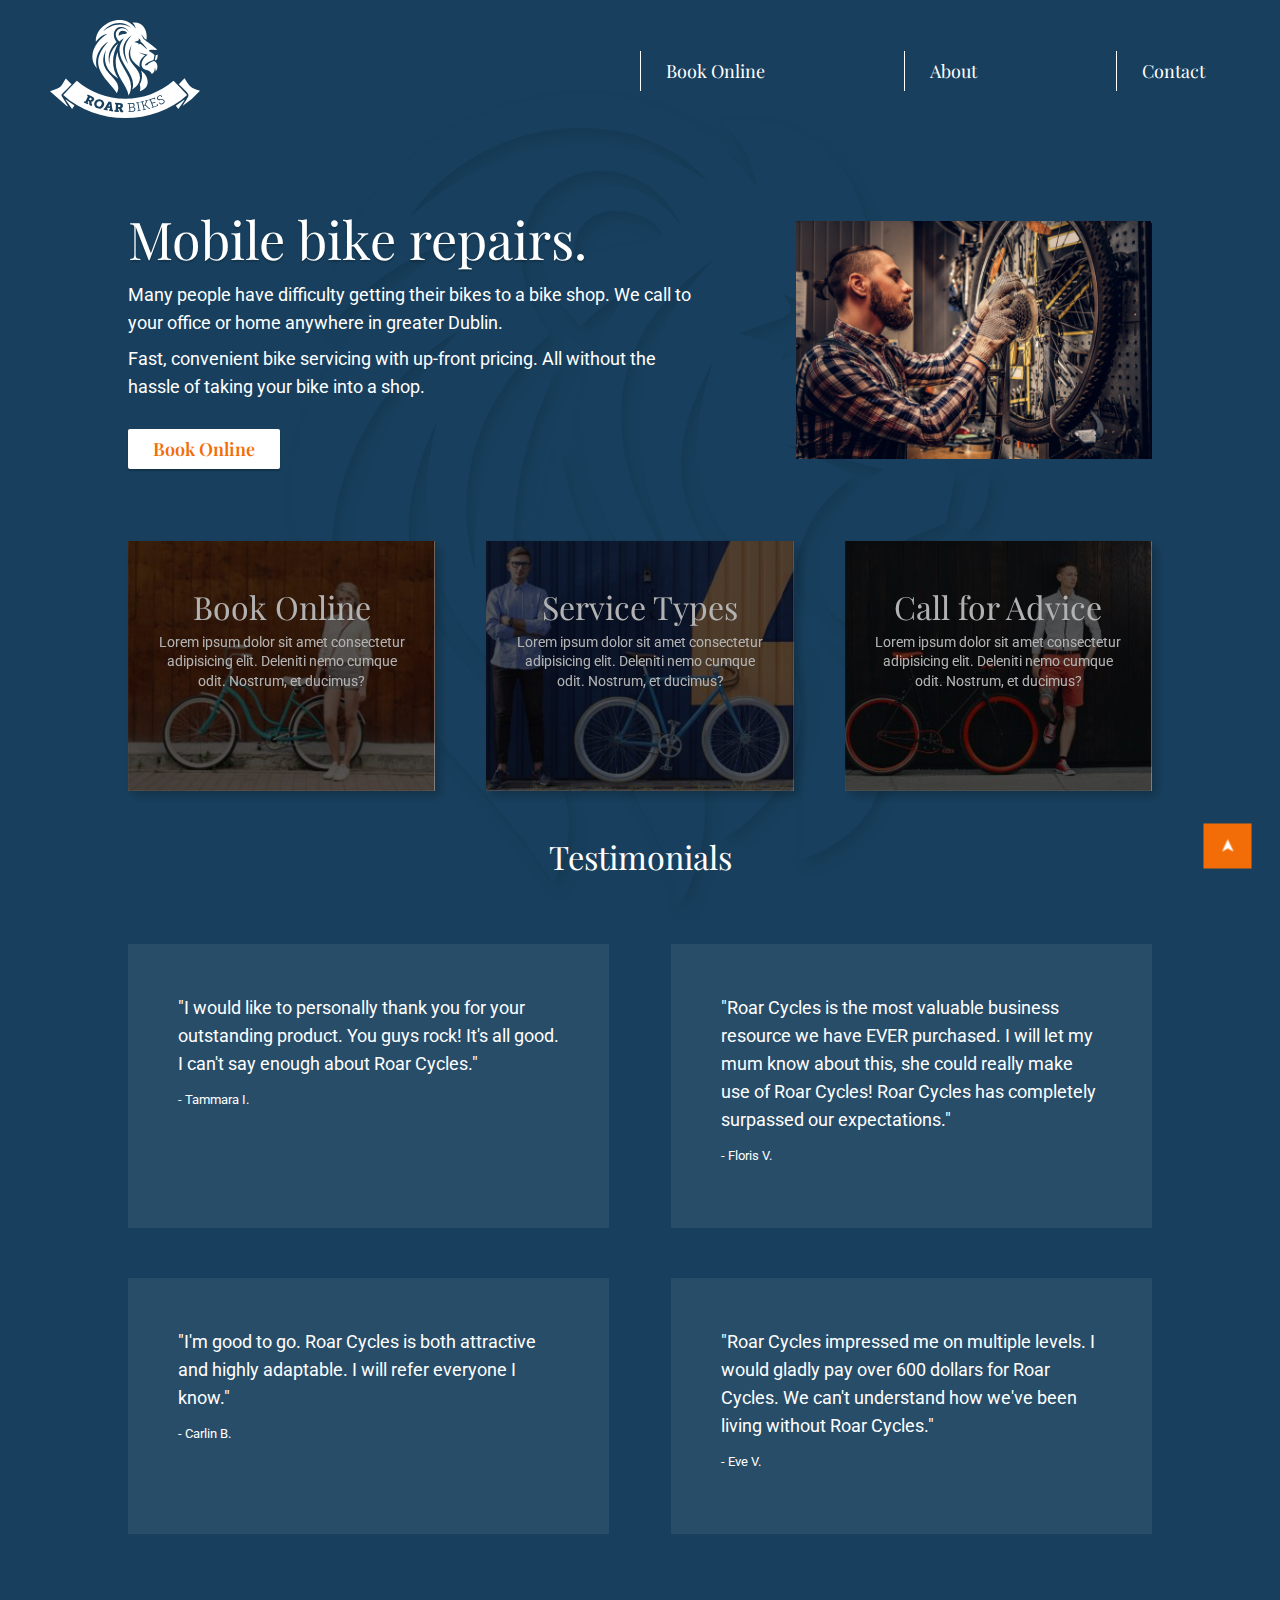
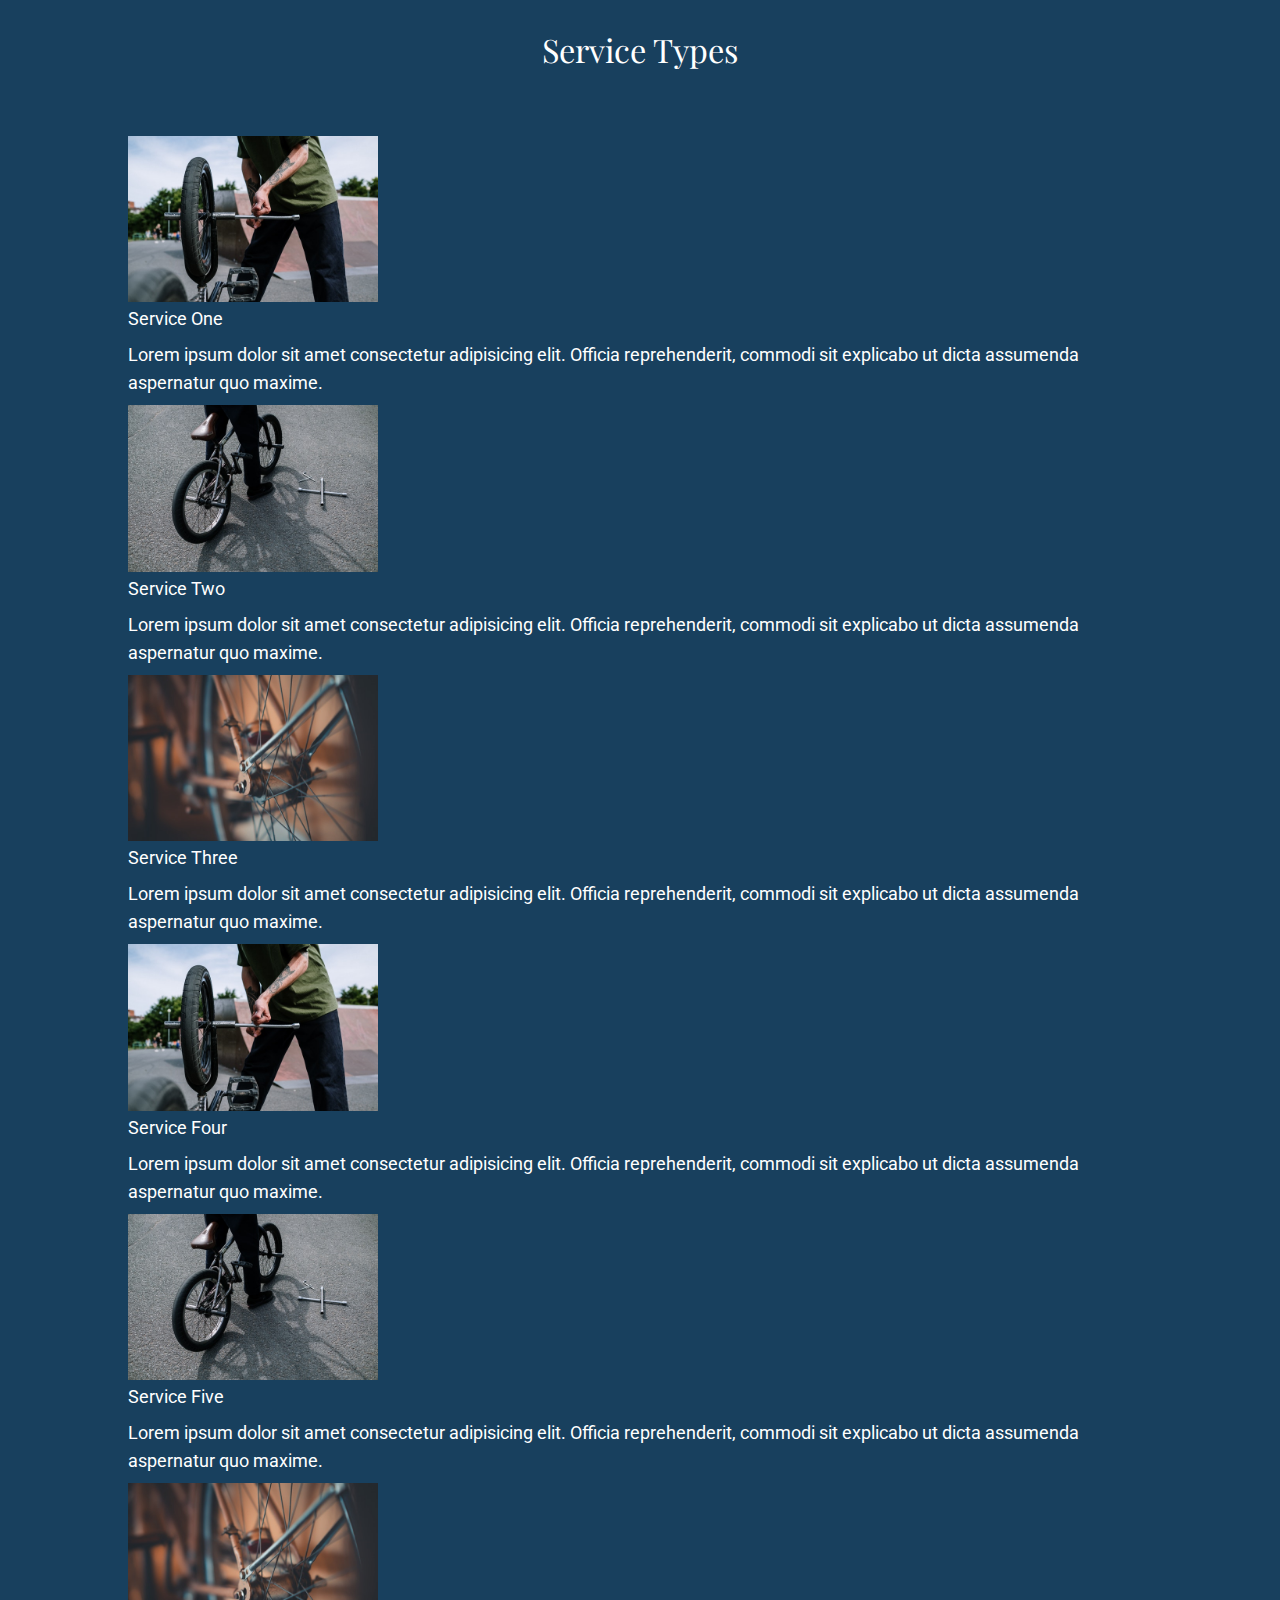
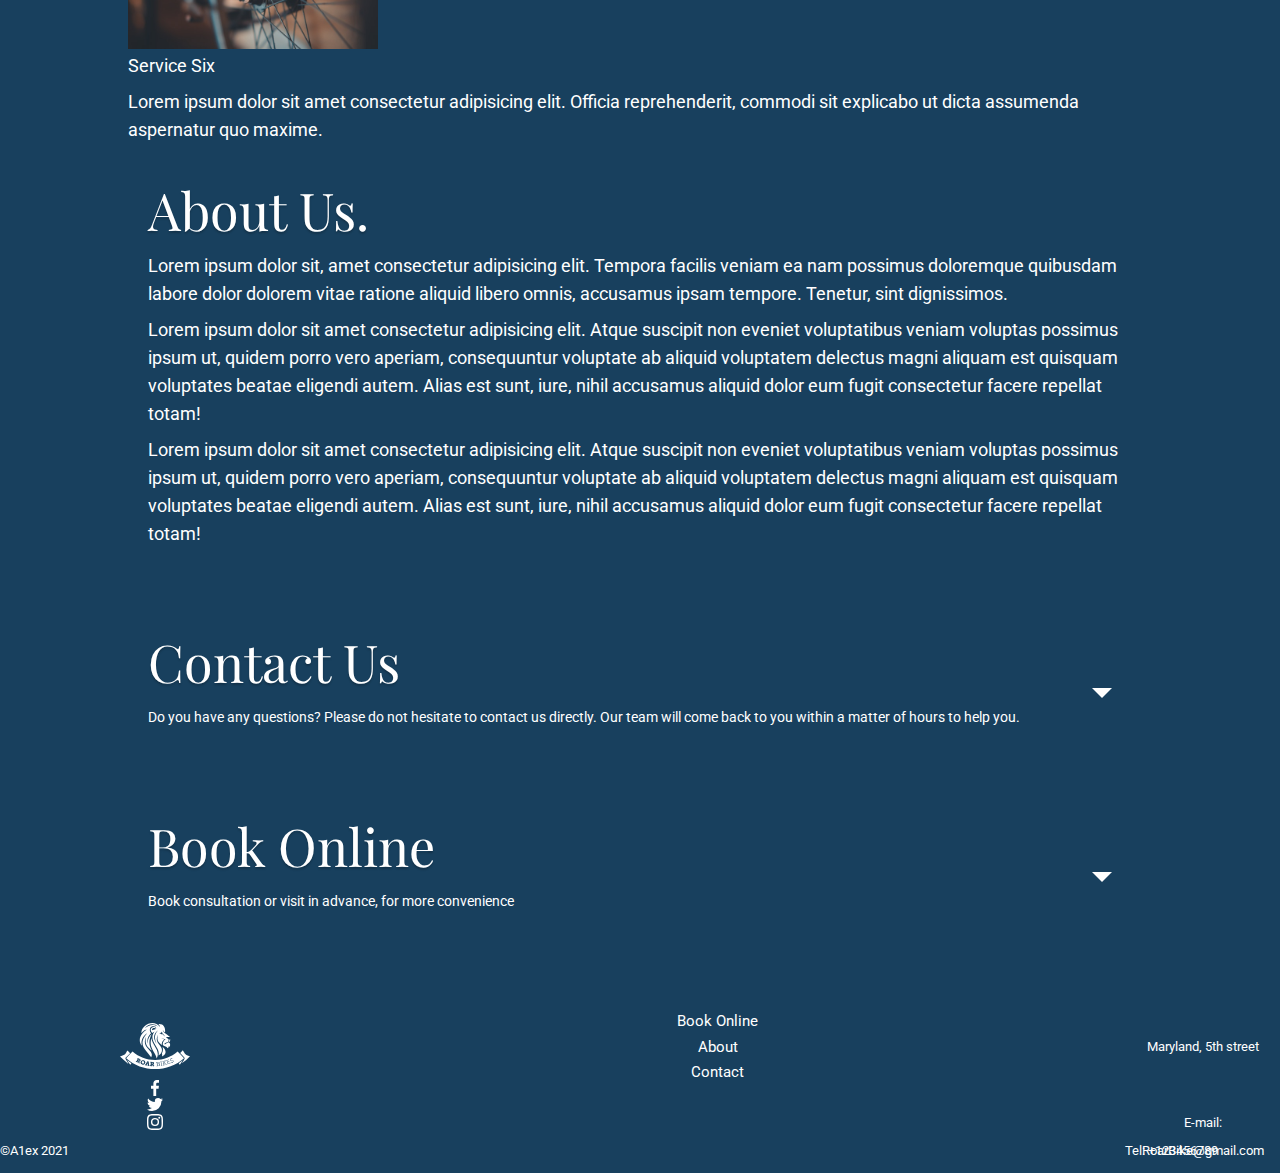
==== commit 589ca92c: "blank" ====
--- a/index.html
+++ b/index.html
@@ -8,9 +8,12 @@
     <title>Roar Cycle - Bike Repairs in Dublin</title>
     <link rel="shortcut icon" href="./images/icons/logo-roar-bikes-small.svg" type="image/x-icon">
     <!-- Mric Meyers CSS reset -->
-    <link rel="stylesheet" href="./style/css-reset.css">
+    <link rel="stylesheet" href="./css/css-reset.css">
     <!-- My style sheet -->
-    <link rel="stylesheet" href="./style/style.css">
+    <link rel="stylesheet" href="./css/style.css">
+    <link rel="stylesheet" href="./css/responsive.css">
+    <!-- Script -->
+    <script src="./js/script.js" defer></script>
     <!-- Fonts -->
     <link href="https://fonts.googleapis.com/css?family=Playfair+Display|Roboto:300&display=swap" rel="stylesheet">
     <!-- Icons -->
@@ -210,13 +213,13 @@
 
         <div class="main" id="contact">
             <div class="contact">
-                <h1>Contact Us</h1>
+                <h1 class="down">Contact Us</h1>
                 <p>Do you have any questions? Please do not hesitate to contact us directly. Our team will come back to
                     you
                     within a matter of hours to help you.</p>
             </div>
 
-            <div class="form-container">
+            <div class="form-container hidden">
                 <form>
                     <div class="inputwrapper">
                         <label for="contact-name" class="newline">First Name</label>
@@ -253,11 +256,11 @@
         <!-- book online -->
         <div class="main" id="book-online">
             <div class="contact">
-                <h1>Book Online</h1>
+                <h1 class="down">Book Online</h1>
                 <p>Book consultation or visit in advance, for more convenience</p>
             </div>
 
-            <div class="form-container">
+            <div class="form-container hidden">
                 <form>
                     <div class="inputwrapper">
                         <label for="booking-name" class="newline">First Name</label>
--- a/css/style.css
+++ b/css/style.css
@@ -0,0 +1,404 @@
+html {
+  background-color: #18405e;
+}
+
+body {
+  background-image: url("../images/image-lion-background.png");
+  background-position: top center;
+  background-repeat: no-repeat;
+  font-family: "Roboto", sans-serif;
+  color: white;
+  font-size: 1.125rem;
+}
+
+a {
+  color: white;
+  text-decoration: none;
+}
+
+h1 {
+  font-size: 3.25rem;
+  font-family: "Playfair Display", serif;
+  margin-bottom: 1rem;
+  text-shadow: 0px 2px 2px rgba(0, 0, 0, 0.228);
+}
+
+h2 {
+  font-size: 2rem;
+  font-family: "Playfair Display", serif;
+  margin-top: 20px;
+}
+
+p {
+  line-height: 1.75rem;
+  margin-bottom: 0.5rem;
+}
+
+.container {
+  max-width: 1024px;
+  margin: 0 auto;
+}
+
+.mobile {
+  display: none;
+}
+
+/* Header */
+header {
+  display: flex;
+  justify-content: space-between;
+  align-items: center;
+  padding: 20px 50px;
+  box-sizing: border-box;
+}
+
+nav {
+  display: flex;
+  flex-wrap: wrap;
+  justify-content: space-between;
+  width: 50%;
+  gap: 20px;
+}
+
+.navbutton {
+  border-left: 1px solid white;
+  padding: 11px 25px;
+  font-family: "Playfair Display", serif;
+  display: inline-block;
+  position: relative;
+}
+
+.navbutton:hover,
+.active {
+  background-color: #f26d07;
+  transition-duration: 500ms;
+}
+
+/* Dropdown nav */
+.navbutton.dropdown-menu {
+  position: relative;
+}
+
+.dropdown {
+  left: 0;
+  display: none;
+  position: absolute;
+  z-index: 1;
+  padding-top: 20px;
+  text-align: center;
+}
+
+.navbutton:hover .dropdown {
+  display: block;
+}
+
+.dropdown .navbutton {
+  width: 120px;
+  background-color: #fff;
+  border: none;
+}
+
+.dropdown .navbutton:hover {
+  background-color: #b6b6b6;
+}
+
+.dropdown .navbutton a {
+  color: #333;
+}
+
+/* Main */
+main {
+  margin: 50px 0;
+  min-height: 300px;
+  display: flex;
+  align-items: center;
+  justify-content: space-between;
+  gap: 100px;
+}
+
+.mybutton {
+  background-color: #fff;
+  color: #f26d07;
+  font-family: "Playfair Display", serif;
+  font-weight: 600;
+  display: inline-block;
+  margin-top: 20px;
+  padding: 11px 25px;
+  border-radius: 2px;
+  box-shadow: 0px 2px 2px rgba(0, 0, 0, 0.228);
+  border: none;
+  cursor: pointer;
+}
+
+.mybutton:hover {
+  background-color: #f26d07;
+  color: #fff;
+  transition: 500ms ease;
+  cursor: url("../images/icons/logo-roar-bikes-small.svg"), auto;
+}
+
+.herobox1 {
+  flex: 2;
+}
+
+.herobox2 {
+  flex: 1;
+}
+
+.herobox2 .mobile {
+  display: none;
+}
+
+/* Cards */
+
+.cards {
+  display: flex;
+  justify-content: space-between;
+  text-align: center;
+  margin-bottom: 50px;
+}
+
+.card1 {
+  background-image: url("../images/image-background-card1-small.jpg");
+}
+
+.card1:hover > div i {
+  animation-name: race;
+  animation-duration: 2s;
+  animation-iteration-count: 1;
+}
+
+@keyframes race {
+  0% {
+    transform: translateX(0);
+  }
+  50% {
+    transform: translateX(40px);
+    transform: rotate(45deg);
+    transform-origin: 100% 100%;
+  }
+}
+
+.card2 {
+  background-image: url("../images/image-background-card2-small.jpg");
+}
+
+.card2:hover > div i {
+  transform: rotate(360deg);
+  transition: transform 2s;
+}
+
+.card3 {
+  background-image: url("../images/image-background-card3-small.jpg");
+}
+
+.card3 div i {
+  transform: rotate(-135deg);
+}
+
+.card3:hover > div i {
+  transform: rotate(0deg);
+  transition: transform 1s;
+}
+
+.card1,
+.card2,
+.card3 {
+  background-color: #333;
+  padding: 30px 30px 20px 30px;
+  box-sizing: border-box;
+  background-size: cover;
+  background-position: bottom;
+  width: 30%;
+  min-height: 250px;
+  box-shadow: 5px 5px 10px rgba(0, 0, 0, 0.228);
+  filter: brightness(70%);
+}
+
+.card1:hover,
+.card2:hover,
+.card3:hover {
+  filter: brightness(100%);
+}
+
+.cards i {
+  font-size: 50px;
+}
+
+.cards p {
+  font-size: 0.85rem;
+  line-height: 1.2rem;
+  margin-top: 10px;
+}
+
+/* Testimonials */
+
+.testimonials {
+  display: flex;
+  flex-wrap: wrap;
+  justify-content: space-between;
+  margin: 0 0 100px 0;
+  gap: 50px;
+}
+
+h3 {
+  text-align: center;
+  margin-bottom: 50px;
+  font-size: 1.8em;
+  /* border-bottom: 1px solid #b6b6b663; */
+  padding-bottom: 20px;
+  font-family: "Playfair Display", serif;
+}
+
+.tbox {
+  width: 47%;
+  padding: 50px;
+  box-sizing: border-box;
+  background-color: #ececec13;
+}
+
+.tbox p:last-of-type {
+  font-size: 0.8rem;
+}
+
+/* Contact form */
+input,
+textarea {
+  padding: 12px 20px;
+  width: 100%;
+  font-family: "Roboto", sans-serif;
+  font-size: 0.85rem;
+  box-sizing: border-box;
+  background-color: #e3fffe;
+  border-radius: 5px;
+  border: none;
+}
+
+input[type="text"]:focus,
+input[type="email"]:focus,
+textarea:focus {
+  outline-color: #b6b6b6;
+}
+
+.newline {
+  display: block;
+  margin-bottom: 10px;
+}
+
+.inputwrapper:not(:last-of-type) {
+  margin-bottom: 30px;
+}
+
+input[type="submit"] {
+  margin-top: 0;
+}
+
+.margin-right-a {
+  margin-right: 20px;
+}
+
+input[type="radio"] {
+  margin-right: 10px;
+}
+
+input[type="submit"] {
+  align-self: flex-end;
+}
+
+.form-container {
+  width: 70%;
+  margin: 0 auto;
+}
+
+form {
+  display: flex;
+  flex-direction: column;
+  margin: 50px 0px;
+}
+
+textarea {
+  resize: none;
+}
+
+/* About */
+.about-text,
+.contact {
+  margin-top: 20px;
+  margin-bottom: 40px;
+  padding: 20px;
+}
+
+/* Contact Us */
+
+.contact {
+  border-radius: 20px;
+  position: relative;
+  cursor: pointer;
+}
+
+.down::before {
+  content: "";
+  width: 0;
+  height: 0;
+  border: 10px solid transparent;
+  border-top: 10px solid #fff;
+  position: absolute;
+  top: 50%;
+  right: 40px;
+}
+
+.up::before {
+  content: "";
+  width: 0;
+  height: 0;
+  border: 10px solid transparent;
+  border-bottom: 10px solid #fff;
+  position: absolute;
+  top: 50%;
+  right: 40px;
+}
+
+.contact > p {
+  font-size: 0.8em;
+}
+
+/* Footer */
+footer {
+  position: relative;
+  text-align: center;
+  font-size: 0.7em;
+  height: max-content;
+  padding: 30px 0 40px 0;
+}
+
+footer p {
+  position: absolute;
+  bottom: 0;
+  /* right: 50%;
+  transform: translateX(50%); */
+}
+
+footer .footer-menu {
+  width: 100%;
+  height: 100%;
+  display: grid;
+  grid-template-columns: 1fr 2.5fr 0.5fr;
+  column-gap: 20px;
+  align-items: center;
+}
+
+.footer-nav {
+  display: flex;
+  flex-direction: column;
+  gap: 10px;
+  font-size: 1.2em;
+}
+
+.socmedia-icons ul {
+  display: flex;
+  justify-content: space-around;
+}
+
+.hidden {
+  display: none;
+}
--- a/css/responsive.css
+++ b/css/responsive.css
@@ -0,0 +1,197 @@
+
+@media screen and (max-width: 990px) {
+    .mobile {
+      display: block;
+    }
+  
+    .desktop {
+      display: none;
+    }
+  
+    header {
+      position: relative;
+      width: 100%;
+    }
+  
+    nav {
+      justify-content: flex-end;
+      padding-right: 20px;
+      width: 100px;
+    }
+  
+    .burger-menu {
+      position: relative;
+      width: 40px;
+    }
+  
+    input#burger-menu {
+      position: absolute;
+      visibility: hidden;
+    }
+  
+    input#burger-menu:checked + .burger-menu-dropdown {
+      display: block;
+    }
+  
+    .burger-menu-dropdown {
+      width: 190px;
+      position: absolute;
+      background-color: #fff;
+      padding-bottom: 20px;
+      padding-top: 20px;
+      left: -190px;
+      display: none;
+      position: absolute;
+      z-index: 1;
+    }
+  
+    .burger-menu-dropdown a {
+      color: #333;
+    }
+  
+    main {
+      flex-direction: column-reverse;
+      gap: 20px;
+    }
+  
+    .herobox1 {
+      flex: 1;
+      padding: 20px;
+      display: flex;
+      flex-direction: column;
+    }
+  
+    .herobox1 .mybutton {
+      align-self: flex-end;
+    }
+  
+    .herobox2 .mobile {
+      display: block;
+    }
+  
+    .herobox2 .desktop {
+      display: none;
+    }
+  
+    .cards {
+      flex-direction: column;
+      align-items: center;
+      gap: 20px;
+    }
+  
+    .card1 {
+      background-image: url("../images/image-background-card1-big.jpg");
+    }
+  
+    .card2 {
+      background-image: url("../images/image-background-card2-big.jpg");
+    }
+  
+    .card3 {
+      background-image: url("../images/image-background-card3-big.jpg");
+    }
+  
+    .card1,
+    .card2,
+    .card3 {
+      width: 80%;
+      height: 400px;
+    }
+  
+    .card1 div,
+    .card2 div,
+    .card3 div {
+      display: inline-block;
+      padding-top: 40px;
+    }
+  
+    .tbox {
+      width: 100%;
+    }
+  
+    .contact,
+    .about-text {
+      padding: 10px;
+    }
+
+    .contact{
+      padding-right: 80px;
+    }
+  
+    .form-container {
+      width: 90%;
+      margin: 0 auto;
+    }
+  
+    form {
+      margin: 40px 10px;
+    }
+  
+    footer .footer-menu {
+      grid-template-columns: 1fr;
+      row-gap: 40px;
+    }
+  
+    .socmedia-icons ul {
+      display: flex;
+      justify-content: space-evenly;
+      max-width: 200px;
+      margin: 0 auto;
+    }
+  }
+  
+  @media screen and (max-width: 500px) {
+    .herobox2 {
+      width: 100%;
+    }
+  
+    header {
+      gap: 30px;
+      /* flex-wrap: wrap; */
+    }
+  
+    .burger-menu {
+      width: 30px;
+    }
+  
+    .card1,
+    .card2,
+    .card3 {
+      width: 100%;
+      opacity: 1;
+    }
+  
+    .form-container {
+      width: 100%;
+    }
+  }
+  
+  @media screen and (max-width: 300px) {
+    header {
+      justify-content: center;
+    }
+  
+    nav {
+      justify-content: center;
+    }
+  
+    .burger-menu-dropdown {
+      width: 120px;
+      left: -45px;
+    }
+  
+    input[type="submit"] {
+      margin-top: 20px;
+    }
+  }
+  
+  .top-btn {
+    position: fixed;
+    right: 30px;
+    bottom: 30px;
+    z-index: 10;
+    background-color: #f26d07;
+    padding: 15px;
+    transform: rotate(270deg);
+  }
+  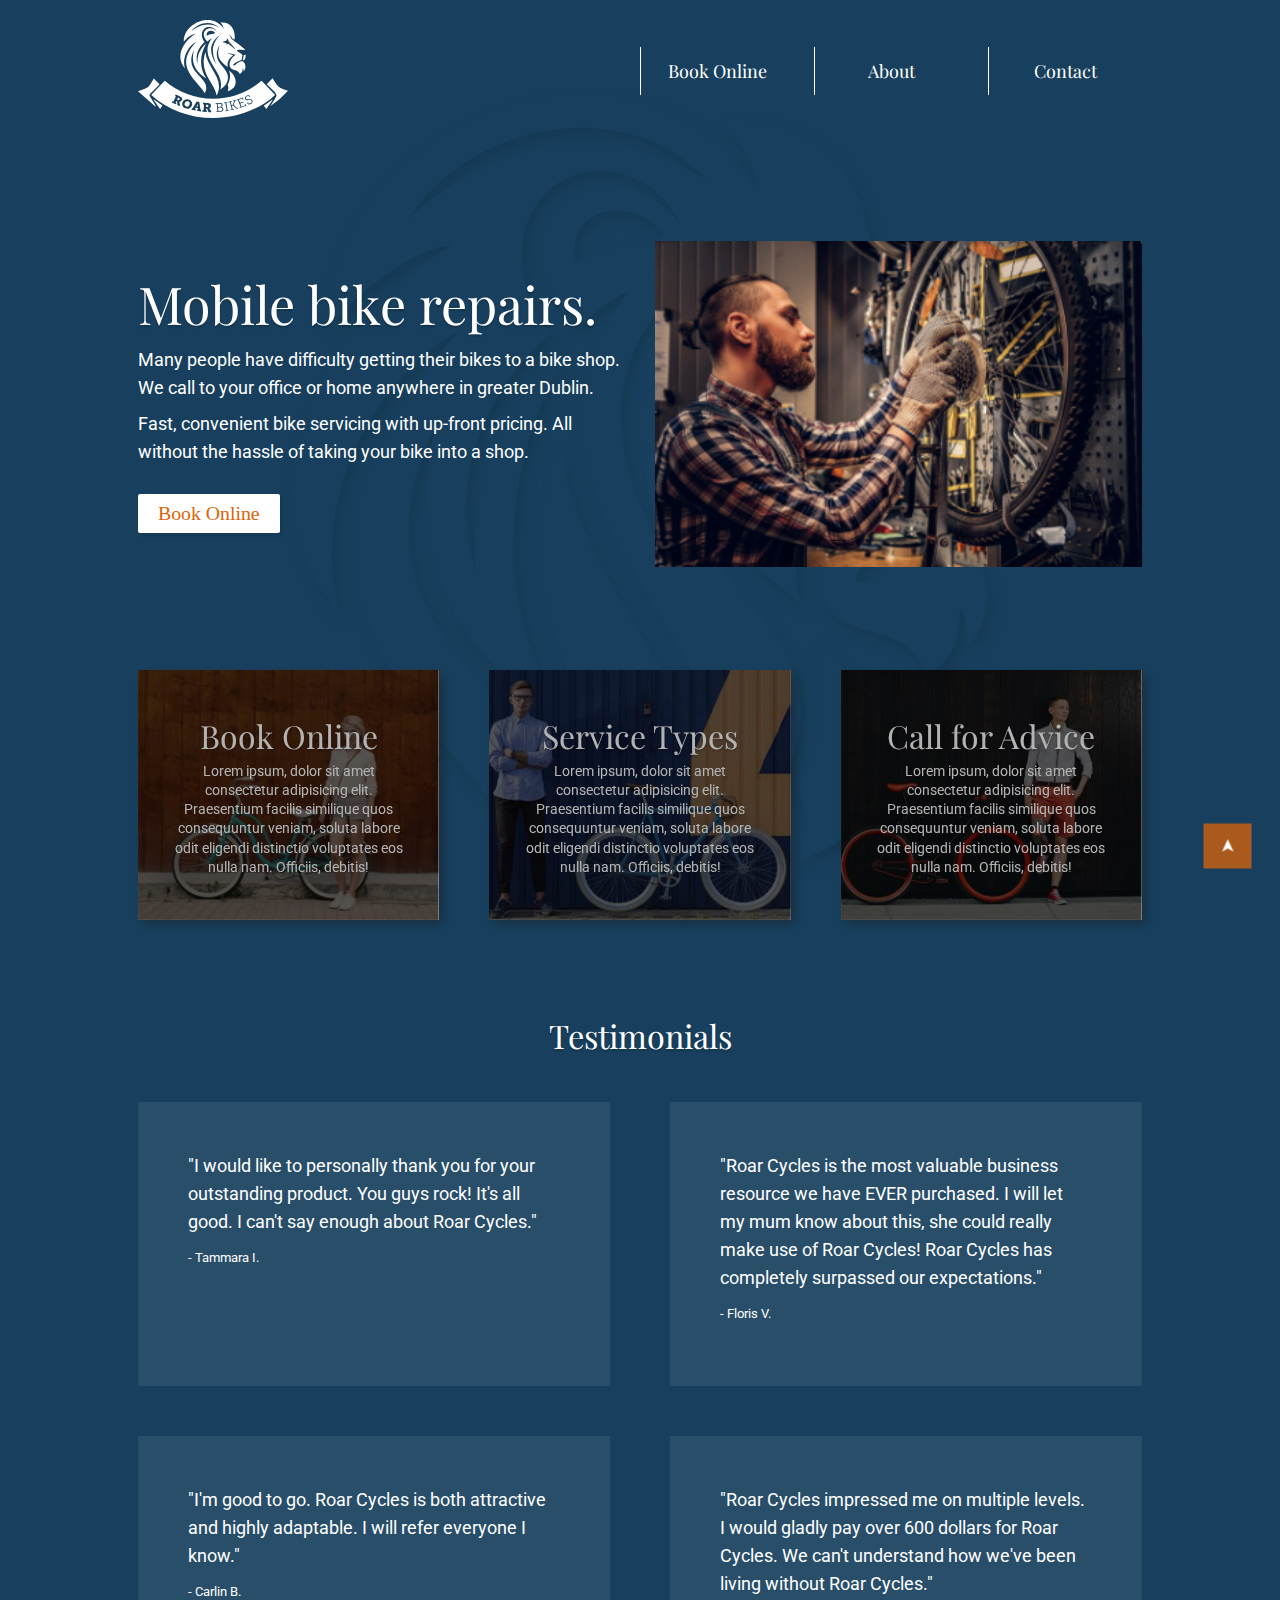
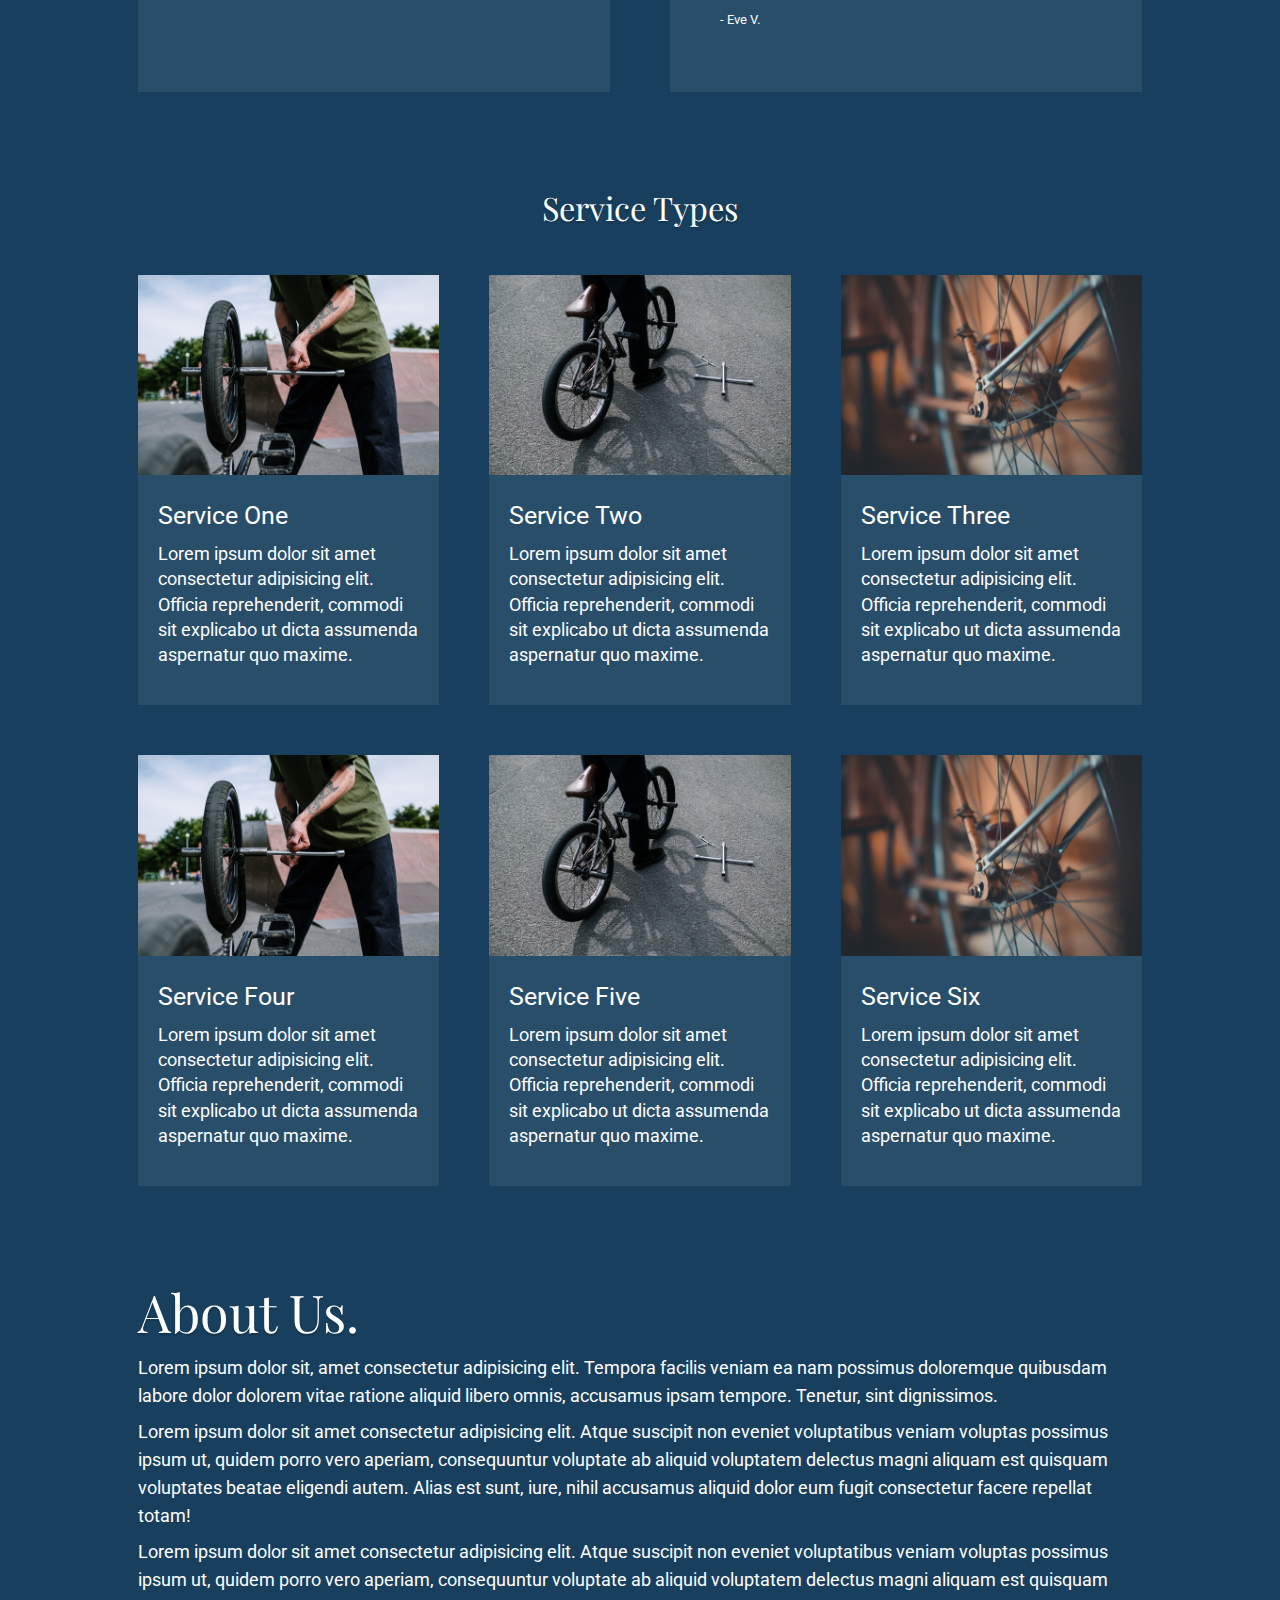
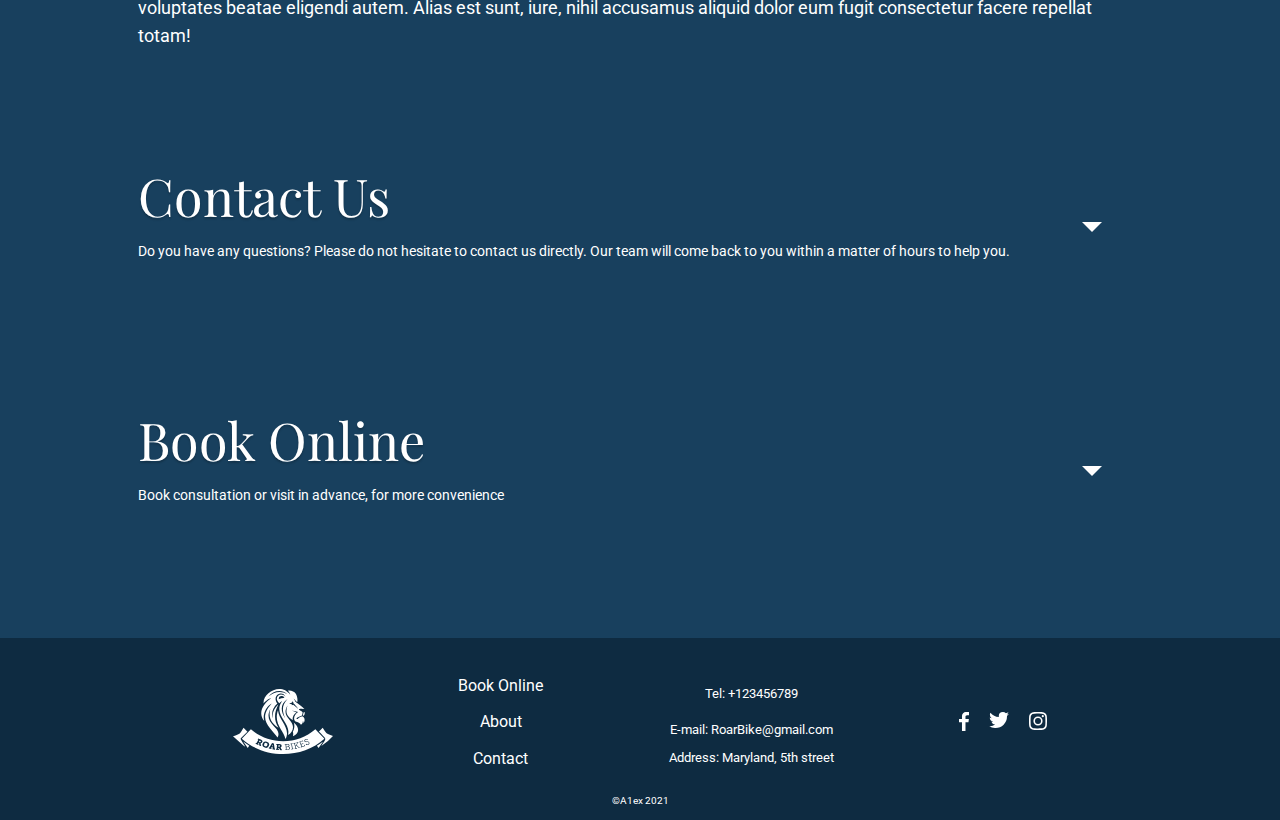
==== commit 34c1a766: "version 1.0.0 finished" ====
--- a/index.html
+++ b/index.html
@@ -27,57 +27,35 @@
         content="https://a1excpunk.github.io/bike-repairs/images/image-bike-repair-service-small.jpg" />
     <meta property="og:description" content="Bike Repairs in Dublin" />
     <!-- Twitter Metadata -->
-    <!-- <meta name="twitter:title" content="Roar Cycle">
-        <meta name="twitter:description" content="Bike Repairs in Dublin">
-        <meta name="twitter:image" content="https://a1excpunk.github.io/bike-repairs/images/image-bike-repair-service-small.jpg"> -->
     <meta name="twitter:card" content="summary_large_image">
 </head>
 
 <body>
-    <!-- navigation -->
-    <header id="top">
-        <div class="logo">
-            <a href="./index.html">
-                <img src="./images/icons/logo-roar-bikes.svg" alt="Logo for Bike Repair shop Roar Bikes">
-            </a>
-        </div>
-
-        <nav>
-            <div class="navbutton desktop">
-                <a href="#book-online">Book Online</a>
-            </div>
-
-            <div class="navbutton desktop">
-                <a href="#about">About</a>
-            </div>
-
-            <div class="navbutton desktop">
-                <a href="#contact">Contact</a>
-            </div>
-
-            <!-- mobile menu -->
-            <label class="mobile burger-menu" for="burger-menu">
-                <img src="./images/icons/icon-burger-menu.svg" alt="burger menu icon">
-                <input type="checkbox" name="burger-menu" id="burger-menu">
-                <div class="mobile burger-menu-dropdown ">
-                    <div class="navbutton">
-                        <a href="#book-online">Book Online</a>
-                    </div>
-
-                    <div class="navbutton">
-                        <a href="#about">About</a>
-                    </div>
-                    <div class="navbutton">
-                        <a href="#contact">Contact</a>
-                    </div>
-
-
-                </div>
-            </label>
-        </nav>
-
-    </header>
     <div class="container">
+        <!-- navigation -->
+        <header id="top">
+            <div class="logo">
+                <a href="./index.html">
+                    <img src="./images/icons/logo-roar-bikes.svg" alt="Logo for Bike Repair shop Roar Bikes">
+                </a>
+            </div>
+
+            <nav>
+                <a href="#book-online" class="navbutton desktop">Book Online</a>
+                <a href="#about" class="navbutton desktop">About</a>
+                <a href="#contact" class="navbutton desktop">Contact</a>
+
+                <!-- mobile menu -->
+                <img class="burger-menu mobile" id="burger-menu" src="./images/icons/icon-burger-menu.svg"
+                    alt="burger menu icon">
+                <div class="hidden burger-menu-dropdown ">
+                    <a href="#book-online" >Book Online</a>
+                    <a href="#about" >About</a>
+                    <a href="#contact" >Contact</a>
+                </div>
+            </nav>
+
+        </header>
         <a href="#top" class="top-btn">&#10148;</a>
 
         <main>
@@ -87,7 +65,7 @@
                     anywhere in greater Dublin.</p>
                 <p> Fast, convenient bike servicing with up-front pricing. All without the hassle of taking your bike
                     into a shop.</p>
-                <a href="#" class="mybutton">Book Online</a>
+                <a href="#book-online" class="book-online btn">Book Online</a>
             </div>
 
             <div class="herobox2">
@@ -104,91 +82,108 @@
                 <div>
                     <i class="fas fa-motorcycle"></i>
                     <h2>Book Online</h2>
-                    <p>Lorem ipsum dolor sit amet consectetur adipisicing elit. Deleniti nemo cumque odit. Nostrum, et
-                        ducimus?</p>
+                    <p>Lorem ipsum, dolor sit amet consectetur adipisicing elit. Praesentium facilis similique quos consequuntur veniam, soluta labore odit eligendi distinctio voluptates eos nulla nam. Officiis, debitis!</p>
                 </div>
             </a>
             <a href="#services" class="card2">
                 <div>
                     <i class="fas fa-cog"></i>
                     <h2>Service Types</h2>
-                    <p>Lorem ipsum dolor sit amet consectetur adipisicing elit. Deleniti nemo cumque odit. Nostrum, et
-                        ducimus?</p>
+                    <p>Lorem ipsum, dolor sit amet consectetur adipisicing elit. Praesentium facilis similique quos consequuntur veniam, soluta labore odit eligendi distinctio voluptates eos nulla nam. Officiis, debitis!</p>
                 </div>
             </a>
             <a href="#contact" class="card3">
                 <div>
                     <i class="fas fa-phone"></i>
                     <h2>Call for Advice</h2>
-                    <p>Lorem ipsum dolor sit amet consectetur adipisicing elit. Deleniti nemo cumque odit. Nostrum, et
-                        ducimus?</p>
+                    <p>Lorem ipsum, dolor sit amet consectetur adipisicing elit. Praesentium facilis similique quos consequuntur veniam, soluta labore odit eligendi distinctio voluptates eos nulla nam. Officiis, debitis!</p>
                 </div>
             </a>
         </div>
 
         <!-- testimonials -->
-        <h3>Testimonials</h3>
-        <div class="testimonials">
-            <div class="tbox">
-                <p>"I would like to personally thank you for your outstanding product. You guys rock! It's all good. I
-                    can't say enough about Roar Cycles."</p>
-                <p>- Tammara I.</p>
-            </div>
-            <div class="tbox">
-                <p>"Roar Cycles is the most valuable business resource we have EVER purchased. I will let my mum know
-                    about this, she could really make use of Roar Cycles! Roar Cycles has completely surpassed our
-                    expectations."</p>
-                <p>- Floris V.</p>
-            </div>
-            <div class="tbox">
-                <p>"I'm good to go. Roar Cycles is both attractive and highly adaptable. I will refer everyone I know."
-                </p>
-                <p>- Carlin B.</p>
-            </div>
-            <div class="tbox">
-                <p>"Roar Cycles impressed me on multiple levels. I would gladly pay over 600 dollars for Roar Cycles. We
-                    can't understand how we've been living without Roar Cycles."</p>
-                <p>- Eve V.</p>
+        <div class="testimonials-container">
+            <h3>Testimonials</h3>
+            <div class="testimonials">
+                <div class="tbox">
+                    <p>"I would like to personally thank you for your outstanding product. You guys rock! It's all good.
+                        I
+                        can't say enough about Roar Cycles."</p>
+                    <p>- Tammara I.</p>
+                </div>
+                <div class="tbox">
+                    <p>"Roar Cycles is the most valuable business resource we have EVER purchased. I will let my mum
+                        know
+                        about this, she could really make use of Roar Cycles! Roar Cycles has completely surpassed our
+                        expectations."</p>
+                    <p>- Floris V.</p>
+                </div>
+                <div class="tbox">
+                    <p>"I'm good to go. Roar Cycles is both attractive and highly adaptable. I will refer everyone I
+                        know."
+                    </p>
+                    <p>- Carlin B.</p>
+                </div>
+                <div class="tbox">
+                    <p>"Roar Cycles impressed me on multiple levels. I would gladly pay over 600 dollars for Roar
+                        Cycles. We
+                        can't understand how we've been living without Roar Cycles."</p>
+                    <p>- Eve V.</p>
+                </div>
             </div>
         </div>
 
         <!-- services -->
-        <div id="services">
+        <div class="services-container">
             <h3>Service Types</h3>
-            <div class="service">
-                <img src="./images/image-service-1.jpg" alt="" width="250">
-                <p>Service One</p>
-                <p>Lorem ipsum dolor sit amet consectetur adipisicing elit. Officia reprehenderit, commodi sit explicabo ut dicta assumenda aspernatur quo maxime.</p>
-            </div>
-            <div class="service">
-                <img src="./images/image-service-2.jpg" alt="" width="250">
-                <p>Service Two</p>
-                <p>Lorem ipsum dolor sit amet consectetur adipisicing elit. Officia reprehenderit, commodi sit explicabo ut dicta assumenda aspernatur quo maxime.</p>
-            </div>
-            <div class="service">
-                <img src="./images/image-service-3.jpg" alt="" width="250">
-                <p>Service Three</p>
-                <p>Lorem ipsum dolor sit amet consectetur adipisicing elit. Officia reprehenderit, commodi sit explicabo ut dicta assumenda aspernatur quo maxime.</p>
-            </div>
-            <div class="service">
-                <img src="./images/image-service-1.jpg" alt="" width="250">
-                <p>Service Four</p>
-                <p>Lorem ipsum dolor sit amet consectetur adipisicing elit. Officia reprehenderit, commodi sit explicabo ut dicta assumenda aspernatur quo maxime.</p>
-            </div>
-            <div class="service">
-                <img src="./images/image-service-2.jpg" alt="" width="250">
-                <p>Service Five</p>
-                <p>Lorem ipsum dolor sit amet consectetur adipisicing elit. Officia reprehenderit, commodi sit explicabo ut dicta assumenda aspernatur quo maxime.</p>
-            </div>
-            <div class="service">
-                <img src="./images/image-service-3.jpg" alt="" width="250">
-                <p>Service Six</p>
-                <p>Lorem ipsum dolor sit amet consectetur adipisicing elit. Officia reprehenderit, commodi sit explicabo ut dicta assumenda aspernatur quo maxime.</p>
+            <div id="services">
+                <div class="service">
+                    <img src="./images/image-service-1.jpg" alt="" width="250">
+                    <p>Service One</p>
+                    <p>Lorem ipsum dolor sit amet consectetur adipisicing elit. Officia reprehenderit, commodi sit
+                        explicabo
+                        ut dicta assumenda aspernatur quo maxime.</p>
+                </div>
+                <div class="service">
+                    <img src="./images/image-service-2.jpg" alt="" width="250">
+                    <p>Service Two</p>
+                    <p>Lorem ipsum dolor sit amet consectetur adipisicing elit. Officia reprehenderit, commodi sit
+                        explicabo
+                        ut dicta assumenda aspernatur quo maxime.</p>
+                </div>
+                <div class="service">
+                    <img src="./images/image-service-3.jpg" alt="" width="250">
+                    <p>Service Three</p>
+                    <p>Lorem ipsum dolor sit amet consectetur adipisicing elit. Officia reprehenderit, commodi sit
+                        explicabo
+                        ut dicta assumenda aspernatur quo maxime.</p>
+                </div>
+                <div class="service">
+                    <img src="./images/image-service-1.jpg" alt="" width="250">
+                    <p>Service Four</p>
+                    <p>Lorem ipsum dolor sit amet consectetur adipisicing elit. Officia reprehenderit, commodi sit
+                        explicabo
+                        ut dicta assumenda aspernatur quo maxime.</p>
+                </div>
+                <div class="service">
+                    <img src="./images/image-service-2.jpg" alt="" width="250">
+                    <p>Service Five</p>
+                    <p>Lorem ipsum dolor sit amet consectetur adipisicing elit. Officia reprehenderit, commodi sit
+                        explicabo
+                        ut dicta assumenda aspernatur quo maxime.</p>
+                </div>
+                <div class="service">
+                    <img src="./images/image-service-3.jpg" alt="" width="250">
+                    <p>Service Six</p>
+                    <p>Lorem ipsum dolor sit amet consectetur adipisicing elit. Officia reprehenderit, commodi sit
+                        explicabo
+                        ut dicta assumenda aspernatur quo maxime.</p>
+                </div>
             </div>
         </div>
 
         <!-- about us -->
-        <div class="container about-text" id="about">
+        <div class="about-text" id="about">
             <h1>About Us.</h1>
             <p>Lorem ipsum dolor sit, amet consectetur adipisicing elit. Tempora facilis veniam ea nam possimus
                 doloremque
@@ -210,8 +205,7 @@
         </div>
 
         <!-- contact -->
-
-        <div class="main" id="contact">
+        <div id="contact">
             <div class="contact">
                 <h1 class="down">Contact Us</h1>
                 <p>Do you have any questions? Please do not hesitate to contact us directly. Our team will come back to
@@ -220,109 +214,99 @@
             </div>
 
             <div class="form-container hidden">
-                <form>
-                    <div class="inputwrapper">
-                        <label for="contact-name" class="newline">First Name</label>
+                <form method="POST" action="#">
+                    <label for="contact-name" class="newline">First Name
                         <input type="text" name="name" id="contact-name" placeholder="First Name" required>
-                    </div>
-
-                    <div class="inputwrapper">
-                        <label for="contact-email" class="newline">Email</label>
-                        <input type="email" name="email" id="contact-email" placeholder="dan@sample.com">
-                    </div>
-
-                    <div class="inputwrapper">
-                        <label for="contact-phone" class="newline">Phone Number</label>
-                        <input type="tel" name="phone" id="contact-phone" placeholder="123-456-789">
-                    </div>
-
-                    <div class="inputwrapper">
-                        <textarea name="message" id="contact-message" cols="100" rows="5" required></textarea>
-                    </div>
-
-                    <div class="inputwrapper">
-                        <p>How would you like to be contacted?</p>
+                    </label>
+                    <label for="contact-email" class="newline">Email
+                        <input type="email" name="email" id="contact-email" placeholder="dan@sample.com" required>
+                    </label>
+                    <label for="contact-phone" class="newline">Phone Number
+                        <input type="tel" name="phone" id="contact-phone" placeholder="123-456-789" required>
+                    </label>
+                    <textarea name="message" id="contact-message" cols="100" rows="5" required></textarea>
+                    <p>How would you like to be contacted?</p>
+                    <label for="contact-type-phone" class="margin-right-a">Phone
                         <input type="radio" name="contact-pref" id="contact-type-phone" value="phone">
-                        <label for="contact-type-phone" class="margin-right-a">Phone</label>
+                    </label>
+                    <label for="contact-type-email">Email
                         <input type="radio" name="contact-pref" id="contact-type-email" value="Email">
-                        <label for="contact-type-email">Email</label>
-                    </div>
-
-                    <input type="submit" value="Send" class="mybutton">
+                    </label>
+                    <input type="submit" value="Send" class="btn">
                 </form>
             </div>
         </div>
 
         <!-- book online -->
-        <div class="main" id="book-online">
+        <div id="book-online">
             <div class="contact">
                 <h1 class="down">Book Online</h1>
                 <p>Book consultation or visit in advance, for more convenience</p>
             </div>
 
             <div class="form-container hidden">
-                <form>
-                    <div class="inputwrapper">
-                        <label for="booking-name" class="newline">First Name</label>
+                <form method="POST" action="#">
+                    <label for="booking-name" class="newline">First Name
                         <input type="text" name="name" id="booking-name" placeholder="First Name" required>
-                    </div>
-
-                    <div class="inputwrapper">
-                        <label for="booking--email" class="newline">Email</label>
-                        <input type="email" name="email" id="booking--email" placeholder="dan@sample.com">
-                    </div>
-
-                    <div class="inputwrapper">
-                        <label for="booking-phone" class="newline">Phone Number</label>
-                        <input type="tel" name="phone" id="booking-phone" placeholder="123-456-789">
-                    </div>
-
-                    <div class="inputwrapper">
-                        <textarea name="message" id="booking-message" cols="100" rows="5" required></textarea>
-                    </div>
-
-                    <div class="inputwrapper">
-                        <p>How would you like to be contacted?</p>
+                    </label>
+
+                    <label for="booking--email" class="newline">Email
+                        <input type="email" name="email" id="booking--email" placeholder="dan@sample.com" required>
+                    </label>
+
+                    <label for="booking-phone" class="newline">Phone Number
+                        <input type="tel" name="phone" id="booking-phone" placeholder="123-456-789" required>
+                    </label>
+
+                    <textarea name="message" id="booking-message" cols="100" rows="5" required></textarea>
+
+                    <p>How would you like to be contacted?</p>
+                    <label for="contact-booking-phone" >Phone
                         <input type="radio" name="contact-pref" id="contact-booking-phone" value="phone">
-                        <label for="contact-booking-phone" class="margin-right-a">Phone</label>
+                    </label>
+                    <label for="contact-booking-email" >Email
                         <input type="radio" name="contact-pref" id="contact-booking-email" value="Email">
-                        <label for="contact-booking-email">Email</label>
-                    </div>
-
-                    <input type="submit" value="Send" class="mybutton">
+                    </label>
+
+                    <input type="submit" value="Send" class="btn">
                 </form>
             </div>
         </div>
     </div>
-
     <footer>
-        <div class="footer-menu">
+        <div class="footer-menu container">
             <a href="./index.html">
-                <img src="./images/icons/logo-roar-bikes.svg" alt="Roar Bikes Logo" width="70">
+                <img src="./images/icons/logo-roar-bikes.svg" alt="Roar Bikes Logo" width="100">
             </a>
+
             <div class="footer-nav">
                 <a class="footer-navbutton" href="#book-online">Book Online</a>
                 <a class="footer-navbutton" href="#about">About</a>
                 <a class="footer-navbutton" href="#contact">Contact</a>
             </div>
+
             <div class="footer-contact-info">
                 <p>Tel: +123456789</p>
                 <p>E-mail: RoarBike@gmail.com</p>
                 <address>
-                    Maryland, 5th street
+                  Address: Maryland, 5th street
                 </address>
             </div>
+
             <div class="footer-socmedia-icons">
                 <ul>
-                    <li><a href="#"><img src="./images/icons/facebook.svg" alt="facebook icon"></a></li>
-                    <li><a href="#"><img src="./images/icons/twitter.svg" alt="twitter icon"></a></li>
-                    <li><a href="#"><img src="./images/icons/instagram.svg" alt="instagram icon"></a></li>
+                    <li><a href="#"><img src="./images/icons/facebook.svg" alt="facebook icon" width="10px"></a></li>
+                    <li><a href="#"><img src="./images/icons/twitter.svg" alt="twitter icon" width="20px"></a></li>
+                    <li><a href="#"><img src="./images/icons/instagram.svg" alt="instagram icon" width="18px"></a></li>
                 </ul>
             </div>
-        </div>
+            
+        </div>
+
         <p>&copy;A1ex 2021</p>
     </footer>
 
+
 </body>
 
 </html>--- a/css/style.css
+++ b/css/style.css
@@ -11,6 +11,41 @@
   font-size: 1.125rem;
 }
 
+/* Utils */
+
+.mobile {
+  display: none;
+}
+
+.hidden {
+  display: none;
+}
+
+.btn {
+  border: none;
+  color: #dd6305;
+  background-color: #ffffff;
+  font-family: serif;
+  display: inline-block;
+  cursor: pointer;
+  border-radius: 2px;
+  padding: 10px 20px;
+  font-size: 1.1em;
+  box-shadow: 3px 3px 3px #0a21333b;
+}
+
+.btn:hover {
+  color: #ffffff;
+  background-color: #dd6305;
+  cursor: url("../images/icons/logo-roar-bikes-small.svg"), auto;
+  transition: 500ms ease;
+}
+
+.btn:active{
+  transition: none;
+  transform: scale(0.95);
+}
+
 a {
   color: white;
   text-decoration: none;
@@ -27,6 +62,15 @@
   font-size: 2rem;
   font-family: "Playfair Display", serif;
   margin-top: 20px;
+  text-shadow: 0px 2px 2px rgba(0, 0, 0, 0.228);
+}
+
+h3 {
+  text-align: center;
+  margin-bottom: 50px;
+  font-size: 1.8em;
+  font-family: "Playfair Display", serif;
+  text-shadow: 0px 2px 2px rgba(0, 0, 0, 0.228);
 }
 
 p {
@@ -36,11 +80,71 @@
 
 .container {
   max-width: 1024px;
+  padding: 0 10px;
   margin: 0 auto;
-}
-
-.mobile {
-  display: none;
+  box-sizing: border-box;
+}
+
+/* forms utils */
+.form-container {
+  width: 70%;
+  margin: 0 auto;
+}
+
+form {
+  display: flex;
+  flex-direction: column;
+  margin: 50px 0px;
+}
+
+input,
+textarea {
+  padding: 12px 20px;
+  width: 100%;
+  font-family: "Roboto", sans-serif;
+  font-size: 0.85rem;
+  box-sizing: border-box;
+  background-color: #f2fcff;
+  border-radius: 5px;
+  border: none;
+  margin: 10px 0 30px 0;
+  box-shadow: 3px 3px 3px #0a21333b;
+}
+
+input[type="radio"] {
+  box-shadow: none;
+}
+
+input:focus,
+textarea:focus {
+  outline-color: #e9e9e9;
+}
+
+input[type="submit"] {
+  padding: 10px 40px;
+  width: auto;
+  align-self: flex-end;
+}
+
+input[type="radio"] {
+  width: auto;
+  margin-left: 20px;
+}
+
+textarea {
+  resize: none;
+}
+
+/* universal margin for containers */
+header,
+main,
+.cards,
+.testimonials-container,
+.services-container,
+#about,
+#contact,
+#book-online {
+  margin-bottom: 100px;
 }
 
 /* Header */
@@ -48,114 +152,83 @@
   display: flex;
   justify-content: space-between;
   align-items: center;
-  padding: 20px 50px;
-  box-sizing: border-box;
+  padding: 20px 0;
+  box-sizing: border-box;
+}
+
+.logo {
+  width: 50%;
 }
 
 nav {
   display: flex;
-  flex-wrap: wrap;
-  justify-content: space-between;
+  justify-content: space-evenly;
   width: 50%;
   gap: 20px;
 }
 
 .navbutton {
   border-left: 1px solid white;
-  padding: 11px 25px;
+  padding: 15px;
+  width: 100%;
+  text-align: center;
   font-family: "Playfair Display", serif;
   display: inline-block;
   position: relative;
 }
 
-.navbutton:hover,
-.active {
-  background-color: #f26d07;
-  transition-duration: 500ms;
-}
-
-/* Dropdown nav */
-.navbutton.dropdown-menu {
-  position: relative;
-}
-
-.dropdown {
-  left: 0;
-  display: none;
-  position: absolute;
-  z-index: 1;
-  padding-top: 20px;
-  text-align: center;
-}
-
-.navbutton:hover .dropdown {
-  display: block;
-}
-
-.dropdown .navbutton {
-  width: 120px;
-  background-color: #fff;
-  border: none;
-}
-
-.dropdown .navbutton:hover {
-  background-color: #b6b6b6;
-}
-
-.dropdown .navbutton a {
-  color: #333;
+.navbutton:hover {
+  background-color: #dd6305;
+  transition-duration: 700ms;
 }
 
 /* Main */
 main {
-  margin: 50px 0;
   min-height: 300px;
   display: flex;
   align-items: center;
   justify-content: space-between;
-  gap: 100px;
-}
-
-.mybutton {
-  background-color: #fff;
-  color: #f26d07;
-  font-family: "Playfair Display", serif;
-  font-weight: 600;
-  display: inline-block;
+  gap: 30px;
+}
+
+.book-online {
   margin-top: 20px;
-  padding: 11px 25px;
-  border-radius: 2px;
-  box-shadow: 0px 2px 2px rgba(0, 0, 0, 0.228);
-  border: none;
-  cursor: pointer;
-}
-
-.mybutton:hover {
-  background-color: #f26d07;
-  color: #fff;
-  transition: 500ms ease;
-  cursor: url("../images/icons/logo-roar-bikes-small.svg"), auto;
-}
-
-.herobox1 {
-  flex: 2;
-}
-
+}
+
+.herobox1,
 .herobox2 {
-  flex: 1;
-}
-
-.herobox2 .mobile {
-  display: none;
+  width: 50%;
+}
+
+.herobox2 img {
+  width: 100%;
+}
+
+.top-btn {
+  position: fixed;
+  right: 30px;
+  bottom: 30px;
+  z-index: 10;
+  background-color: #dd6305bd;
+  padding: 15px;
+  transform: rotate(270deg);
+}
+
+.top-btn:hover {
+  background-color: #dd6305;
+}
+
+.top-btn:active {
+  transform:rotate(270deg) scale(0.95);
 }
 
 /* Cards */
 
 .cards {
   display: flex;
+  flex-wrap: wrap;
   justify-content: space-between;
   text-align: center;
-  margin-bottom: 50px;
 }
 
 .card1 {
@@ -211,8 +284,9 @@
   background-position: bottom;
   width: 30%;
   min-height: 250px;
-  box-shadow: 5px 5px 10px rgba(0, 0, 0, 0.228);
+  box-shadow: 5px 5px 10px rgba(22, 22, 22, 0.342);
   filter: brightness(70%);
+  overflow: hidden;
 }
 
 .card1:hover,
@@ -237,100 +311,54 @@
   display: flex;
   flex-wrap: wrap;
   justify-content: space-between;
-  margin: 0 0 100px 0;
   gap: 50px;
-}
-
-h3 {
-  text-align: center;
-  margin-bottom: 50px;
-  font-size: 1.8em;
-  /* border-bottom: 1px solid #b6b6b663; */
-  padding-bottom: 20px;
-  font-family: "Playfair Display", serif;
 }
 
 .tbox {
   width: 47%;
   padding: 50px;
   box-sizing: border-box;
-  background-color: #ececec13;
+  background-color: #ffffff13;
 }
 
 .tbox p:last-of-type {
   font-size: 0.8rem;
 }
 
-/* Contact form */
-input,
-textarea {
-  padding: 12px 20px;
+/* services */
+#services {
+  display: flex;
+  flex-wrap: wrap;
+  justify-content: space-between;
+  row-gap: 50px;
+}
+
+.service {
+  padding-bottom: 30px;
+  box-sizing: border-box;
+  width: 30%;
+  background-color: #ffffff13;
+}
+
+.service > p:first-of-type {
+  font-size: 1.4em;
+}
+
+.service > p {
+  padding: 0 20px;
+  line-height: 1.4em;
+}
+
+.service img {
+  margin-bottom: 20px;
   width: 100%;
-  font-family: "Roboto", sans-serif;
-  font-size: 0.85rem;
-  box-sizing: border-box;
-  background-color: #e3fffe;
-  border-radius: 5px;
-  border: none;
-}
-
-input[type="text"]:focus,
-input[type="email"]:focus,
-textarea:focus {
-  outline-color: #b6b6b6;
-}
-
-.newline {
-  display: block;
-  margin-bottom: 10px;
-}
-
-.inputwrapper:not(:last-of-type) {
-  margin-bottom: 30px;
-}
-
-input[type="submit"] {
-  margin-top: 0;
-}
-
-.margin-right-a {
-  margin-right: 20px;
-}
-
-input[type="radio"] {
-  margin-right: 10px;
-}
-
-input[type="submit"] {
-  align-self: flex-end;
-}
-
-.form-container {
-  width: 70%;
-  margin: 0 auto;
-}
-
-form {
-  display: flex;
-  flex-direction: column;
-  margin: 50px 0px;
-}
-
-textarea {
-  resize: none;
-}
-
-/* About */
-.about-text,
+}
+
+/* Contact Us */
+
 .contact {
-  margin-top: 20px;
   margin-bottom: 40px;
-  padding: 20px;
-}
-
-/* Contact Us */
-
-.contact {
+  padding: 20px 0;
   border-radius: 20px;
   position: relative;
   cursor: pointer;
@@ -364,41 +392,46 @@
 
 /* Footer */
 footer {
+  margin-top: 100px;
   position: relative;
   text-align: center;
   font-size: 0.7em;
   height: max-content;
-  padding: 30px 0 40px 0;
-}
-
-footer p {
-  position: absolute;
-  bottom: 0;
-  /* right: 50%;
-  transform: translateX(50%); */
-}
-
-footer .footer-menu {
-  width: 100%;
-  height: 100%;
-  display: grid;
-  grid-template-columns: 1fr 2.5fr 0.5fr;
-  column-gap: 20px;
+  padding: 40px 0 5px 0;
+  background-color: #0e2b41;
+}
+
+footer > p {
+  font-size: 0.8em;
+  margin-bottom: 0;
+}
+
+.footer-menu {
+  display: flex;
+  justify-content: space-evenly;
   align-items: center;
+  gap: 30px;
+  margin-bottom: 20px;
 }
 
 .footer-nav {
+  font-size: 1.3em;
   display: flex;
   flex-direction: column;
-  gap: 10px;
-  font-size: 1.2em;
-}
-
-.socmedia-icons ul {
-  display: flex;
-  justify-content: space-around;
-}
-
-.hidden {
-  display: none;
-}
+  gap: 20px;
+}
+
+.footer-navbutton:hover {
+  color: #dd6305;
+}
+
+.footer-socmedia-icons ul {
+  display: flex;
+  justify-content: space-between;
+  gap: 20px;
+}
+
+.footer-socmedia-icons ul img:hover {
+  transform: scale(1.1);
+  opacity: 0.5;
+}--- a/css/responsive.css
+++ b/css/responsive.css
@@ -1,197 +1,187 @@
+@media screen and (max-width: 990px) {
+  .mobile {
+    display: block;
+  }
 
-@media screen and (max-width: 990px) {
-    .mobile {
-      display: block;
-    }
-  
-    .desktop {
-      display: none;
-    }
-  
-    header {
-      position: relative;
-      width: 100%;
-    }
-  
-    nav {
-      justify-content: flex-end;
-      padding-right: 20px;
-      width: 100px;
-    }
-  
-    .burger-menu {
-      position: relative;
-      width: 40px;
-    }
-  
-    input#burger-menu {
-      position: absolute;
-      visibility: hidden;
-    }
-  
-    input#burger-menu:checked + .burger-menu-dropdown {
-      display: block;
-    }
-  
-    .burger-menu-dropdown {
-      width: 190px;
-      position: absolute;
-      background-color: #fff;
-      padding-bottom: 20px;
-      padding-top: 20px;
-      left: -190px;
-      display: none;
-      position: absolute;
-      z-index: 1;
-    }
-  
-    .burger-menu-dropdown a {
-      color: #333;
-    }
-  
-    main {
-      flex-direction: column-reverse;
-      gap: 20px;
-    }
-  
-    .herobox1 {
-      flex: 1;
-      padding: 20px;
-      display: flex;
-      flex-direction: column;
-    }
-  
-    .herobox1 .mybutton {
-      align-self: flex-end;
-    }
-  
-    .herobox2 .mobile {
-      display: block;
-    }
-  
-    .herobox2 .desktop {
-      display: none;
-    }
-  
-    .cards {
-      flex-direction: column;
-      align-items: center;
-      gap: 20px;
-    }
-  
-    .card1 {
-      background-image: url("../images/image-background-card1-big.jpg");
-    }
-  
-    .card2 {
-      background-image: url("../images/image-background-card2-big.jpg");
-    }
-  
-    .card3 {
-      background-image: url("../images/image-background-card3-big.jpg");
-    }
-  
-    .card1,
-    .card2,
-    .card3 {
-      width: 80%;
-      height: 400px;
-    }
-  
-    .card1 div,
-    .card2 div,
-    .card3 div {
-      display: inline-block;
-      padding-top: 40px;
-    }
-  
-    .tbox {
-      width: 100%;
-    }
-  
-    .contact,
-    .about-text {
-      padding: 10px;
-    }
+  .desktop {
+    display: none;
+  }
 
-    .contact{
-      padding-right: 80px;
-    }
-  
-    .form-container {
-      width: 90%;
-      margin: 0 auto;
-    }
-  
-    form {
-      margin: 40px 10px;
-    }
-  
-    footer .footer-menu {
-      grid-template-columns: 1fr;
-      row-gap: 40px;
-    }
-  
-    .socmedia-icons ul {
-      display: flex;
-      justify-content: space-evenly;
-      max-width: 200px;
-      margin: 0 auto;
-    }
+  header {
+    position: relative;
+    width: 100%;
+  }
+
+  nav {
+    justify-content: flex-end;
+    padding-right: 20px;
+    width: 100px;
+  }
+
+  .burger-menu {
+    position: relative;
+    width: 40px;
+  }
+
+  .burger-menu-dropdown {
+    position: absolute;
+    background-color: #fff;
+    padding: 20px;
+    text-align: center;
+    top: 100px;
+    right: 20px;
+    position: absolute;
+    z-index: 1;
+    box-sizing: border-box;
+  }
+
+  .burger-menu-dropdown a {
+    color: #333;
+    display: block;
+    padding: 20px;
+    font-family: serif;
+  }
+
+  /* main */
+  main {
+    flex-direction: column-reverse;
+    gap: 20px;
+  }
+
+  .herobox1 {
+    display: flex;
+    flex-direction: column;
+  }
+
+  .herobox1 .btn {
+    align-self: flex-end;
+  }
+
+  .herobox1,
+  .herobox2 {
+    width: 100%;
+    box-sizing: border-box;
+  }
+
+  /* cards */
+  .cards {
+    flex-direction: column;
+    align-items: center;
+    gap: 20px;
+  }
+
+  .card1 {
+    background-image: url("../images/image-background-card1-big.jpg");
+  }
+
+  .card2 {
+    background-image: url("../images/image-background-card2-big.jpg");
+  }
+
+  .card3 {
+    background-image: url("../images/image-background-card3-big.jpg");
+  }
+
+  .card1,
+  .card2,
+  .card3 {
+    width: 100%;
+    height: 500px;
+  }
+
+  .card1 div,
+  .card2 div,
+  .card3 div {
+    display: inline-block;
+    padding-top: 100px;
+  }
+
+  /* testimonials */
+  .tbox {
+    width: 100%;
+  }
+
+  /* services */
+  #services {
+    justify-content: space-around;
+  }
+
+  .service {
+    width: 45%;
+    gap: 0;
+  }
+
+  /* contact  */
+  .contact {
+    padding-right: 80px;
+  }
+
+  /* forms */
+  .form-container {
+    width: 90%;
+    margin: 0 auto;
+  }
+
+  form {
+    margin: 40px 10px;
+  }
+
+  /* footer */
+  .footer-menu {
+    row-gap: 40px;
+    flex-wrap: wrap;
+  }
+}
+
+@media screen and (max-width: 500px) {
+
+  header {
+    gap: 30px;
+  }
+
+  .logo img {
+    width: 120px;
+  }
+
+  .burger-menu {
+    width: 25px;
   }
   
-  @media screen and (max-width: 500px) {
-    .herobox2 {
-      width: 100%;
-    }
-  
-    header {
-      gap: 30px;
-      /* flex-wrap: wrap; */
-    }
-  
-    .burger-menu {
-      width: 30px;
-    }
-  
-    .card1,
-    .card2,
-    .card3 {
-      width: 100%;
-      opacity: 1;
-    }
-  
-    .form-container {
-      width: 100%;
-    }
+  .burger-menu-dropdown{
+    top: 80px;
   }
-  
-  @media screen and (max-width: 300px) {
-    header {
-      justify-content: center;
-    }
-  
-    nav {
-      justify-content: center;
-    }
-  
-    .burger-menu-dropdown {
-      width: 120px;
-      left: -45px;
-    }
-  
-    input[type="submit"] {
-      margin-top: 20px;
-    }
+
+  .card1,
+  .card2,
+  .card3 {
+    width: 100%;
+    opacity: 1;
   }
-  
-  .top-btn {
-    position: fixed;
-    right: 30px;
-    bottom: 30px;
-    z-index: 10;
-    background-color: #f26d07;
-    padding: 15px;
-    transform: rotate(270deg);
+
+  .service {
+    width: 100%;
   }
-  +
+  .form-container {
+    width: 100%;
+  }
+
+  /* footer */
+  .footer-menu {
+    flex-direction: column;
+  }
+}
+
+@media screen and (max-width: 300px) {
+  header {
+    justify-content: center;
+  }
+
+  .logo img {
+    width: 80px;
+  }
+
+  .burger-menu-dropdown {
+    top: 65px;
+  }
+}
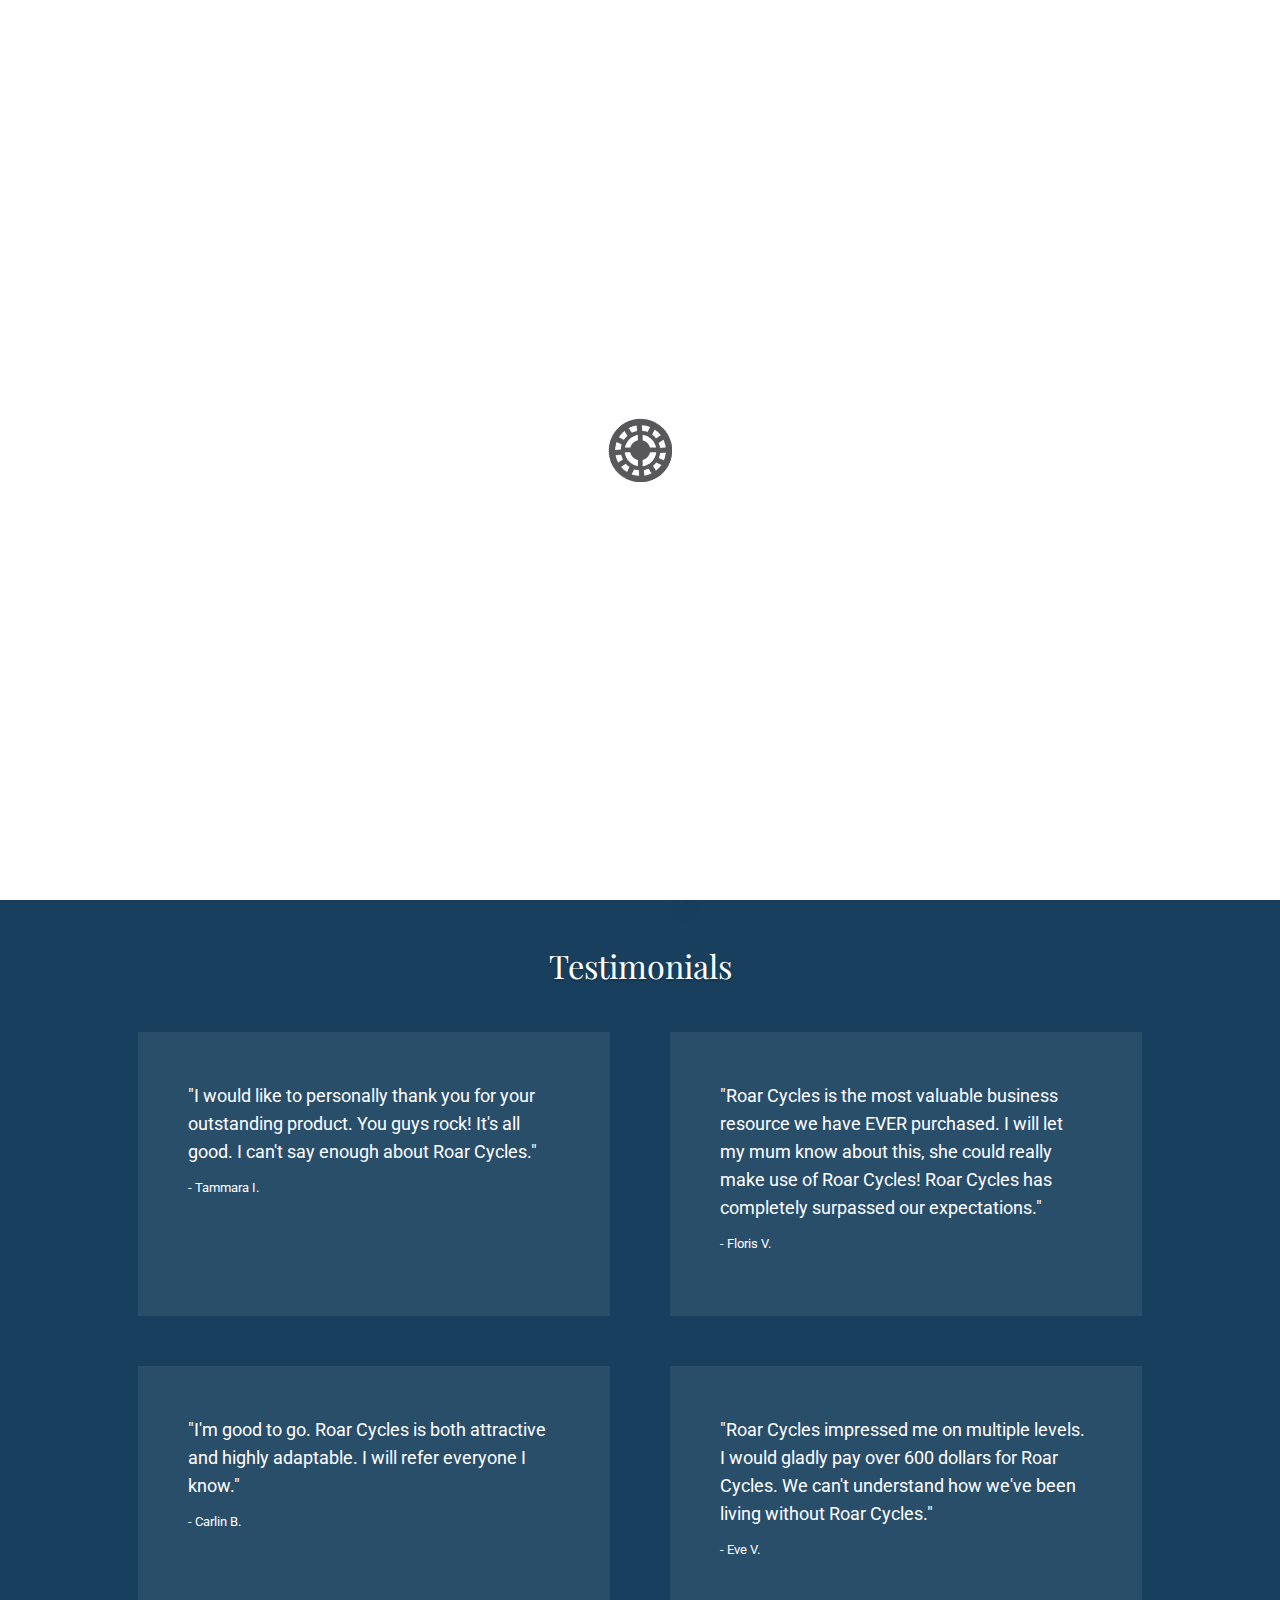
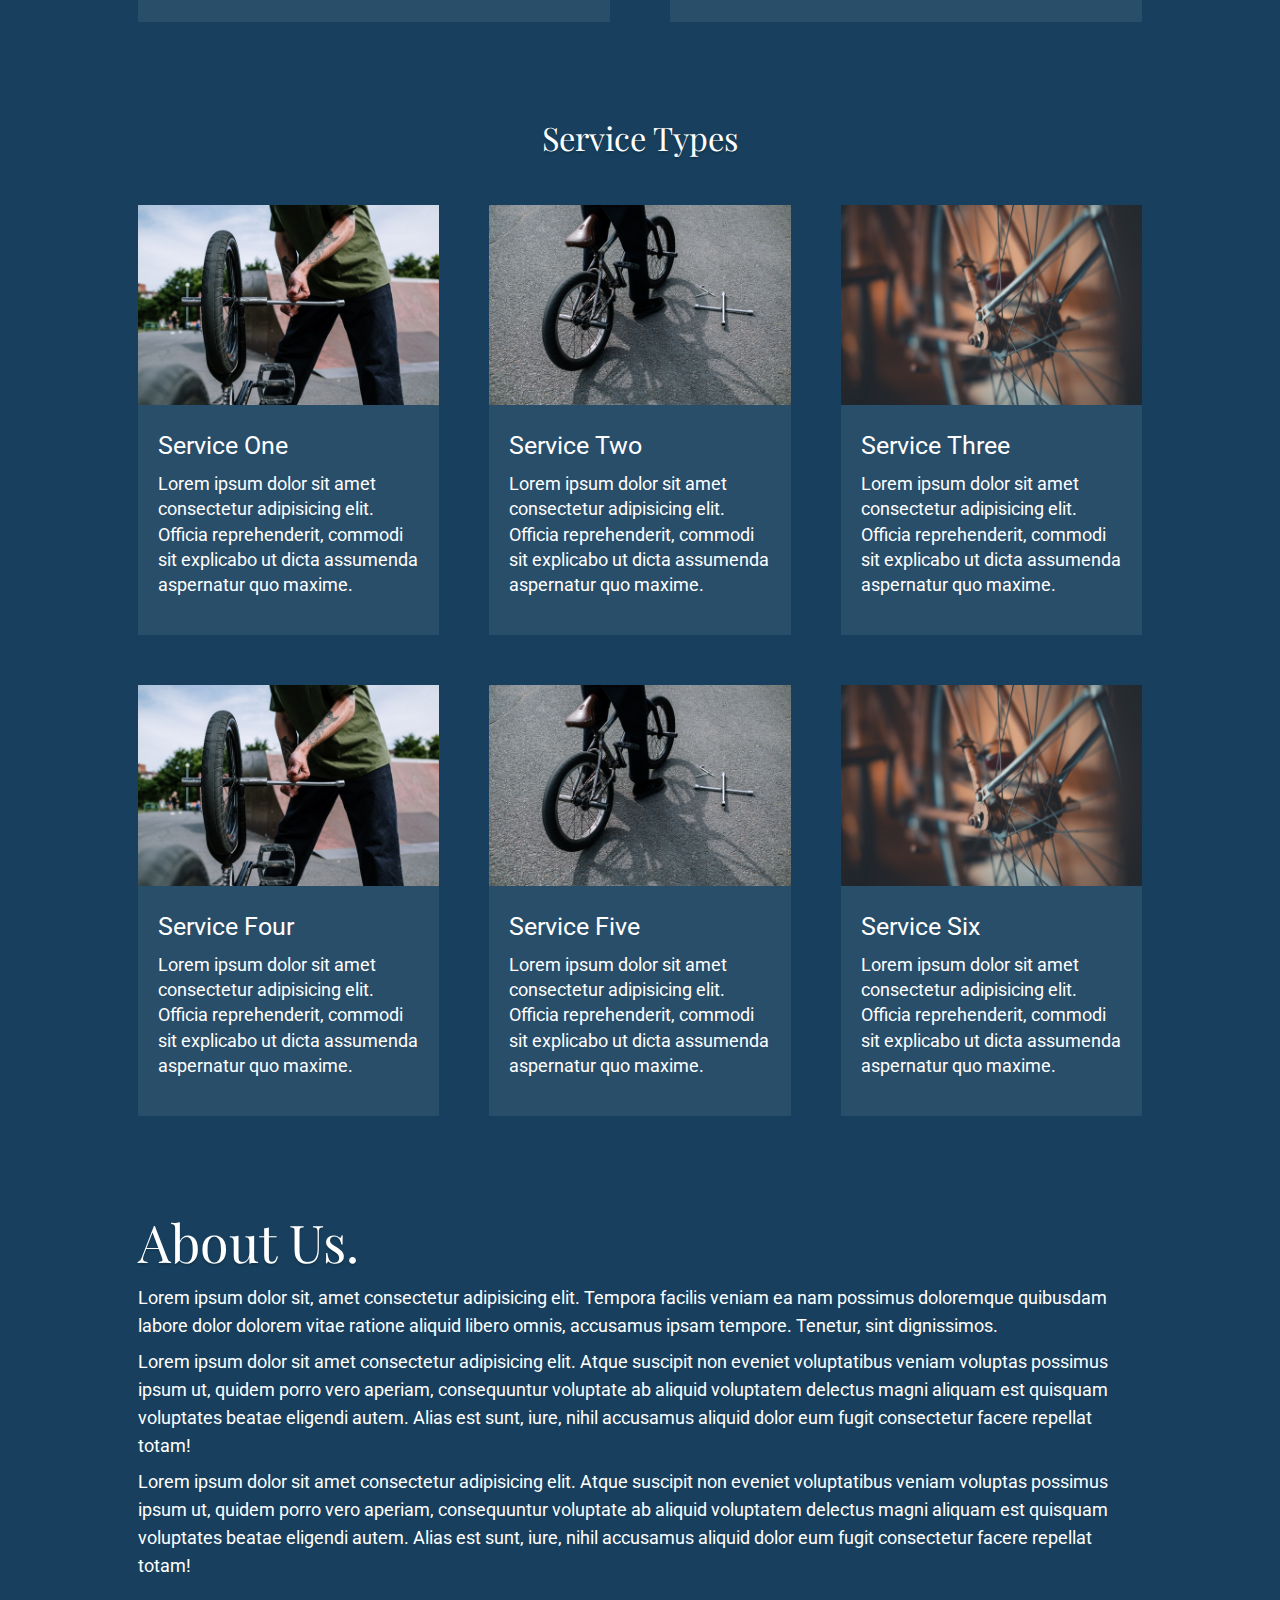
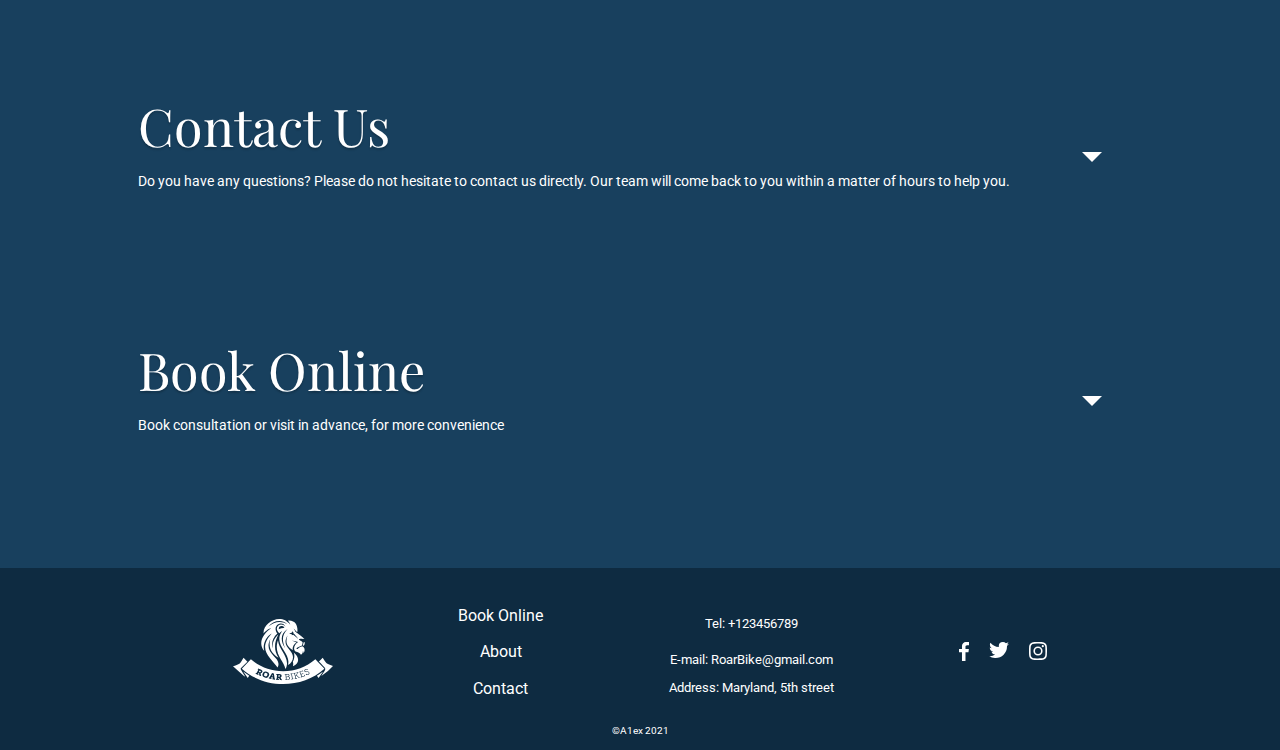
==== commit fafc7d58: "added preloader" ====
--- a/index.html
+++ b/index.html
@@ -31,6 +31,9 @@
 </head>
 
 <body>
+    <div class="preload">
+        <img src="./images/preload.gif" alt="">
+    </div>
     <div class="container">
         <!-- navigation -->
         <header id="top">
--- a/css/style.css
+++ b/css/style.css
@@ -136,7 +136,6 @@
 }
 
 /* universal margin for containers */
-header,
 main,
 .cards,
 .testimonials-container,
@@ -147,6 +146,23 @@
   margin-bottom: 100px;
 }
 
+/* Preloader */
+.preload{
+  position: fixed;
+  width: 100vw;
+  height: 100vh;
+  display: flex;
+  justify-content: center;
+  align-items: center;
+  z-index: 20;
+  background-color: #fff;
+}
+
+.preload-hide{
+  visibility: hidden;
+  z-index: -20;
+}
+
 /* Header */
 header {
   display: flex;
@@ -154,6 +170,7 @@
   align-items: center;
   padding: 20px 0;
   box-sizing: border-box;
+  margin-bottom: 30px;
 }
 
 .logo {
--- a/css/responsive.css
+++ b/css/responsive.css
@@ -5,6 +5,16 @@
 
   .desktop {
     display: none;
+  }
+
+  main,
+  .cards,
+  .testimonials-container,
+  .services-container,
+  #about,
+  #contact,
+  #book-online {
+    margin-bottom: 50px;
   }
 
   header {
@@ -134,9 +144,9 @@
 }
 
 @media screen and (max-width: 500px) {
-
   header {
     gap: 30px;
+    margin-bottom: 10px;
   }
 
   .logo img {
@@ -146,8 +156,8 @@
   .burger-menu {
     width: 25px;
   }
-  
-  .burger-menu-dropdown{
+
+  .burger-menu-dropdown {
     top: 80px;
   }
 
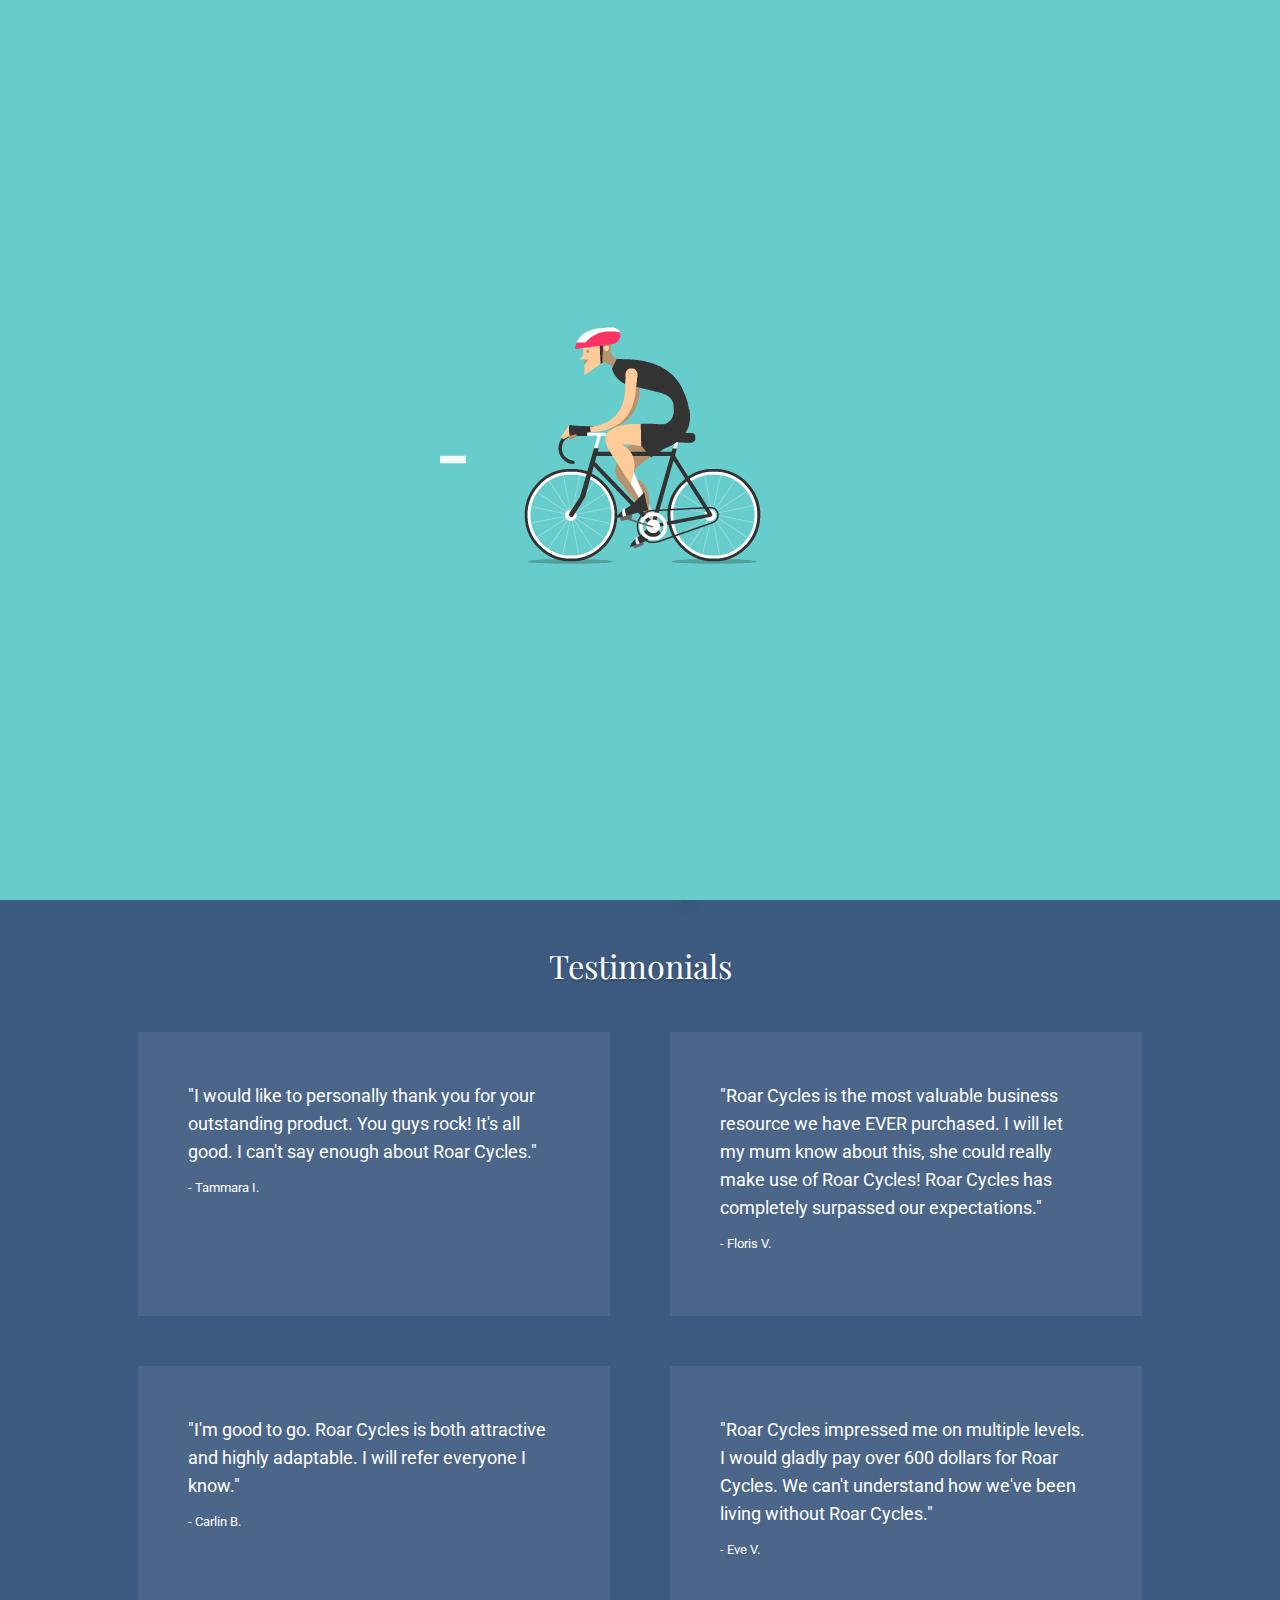
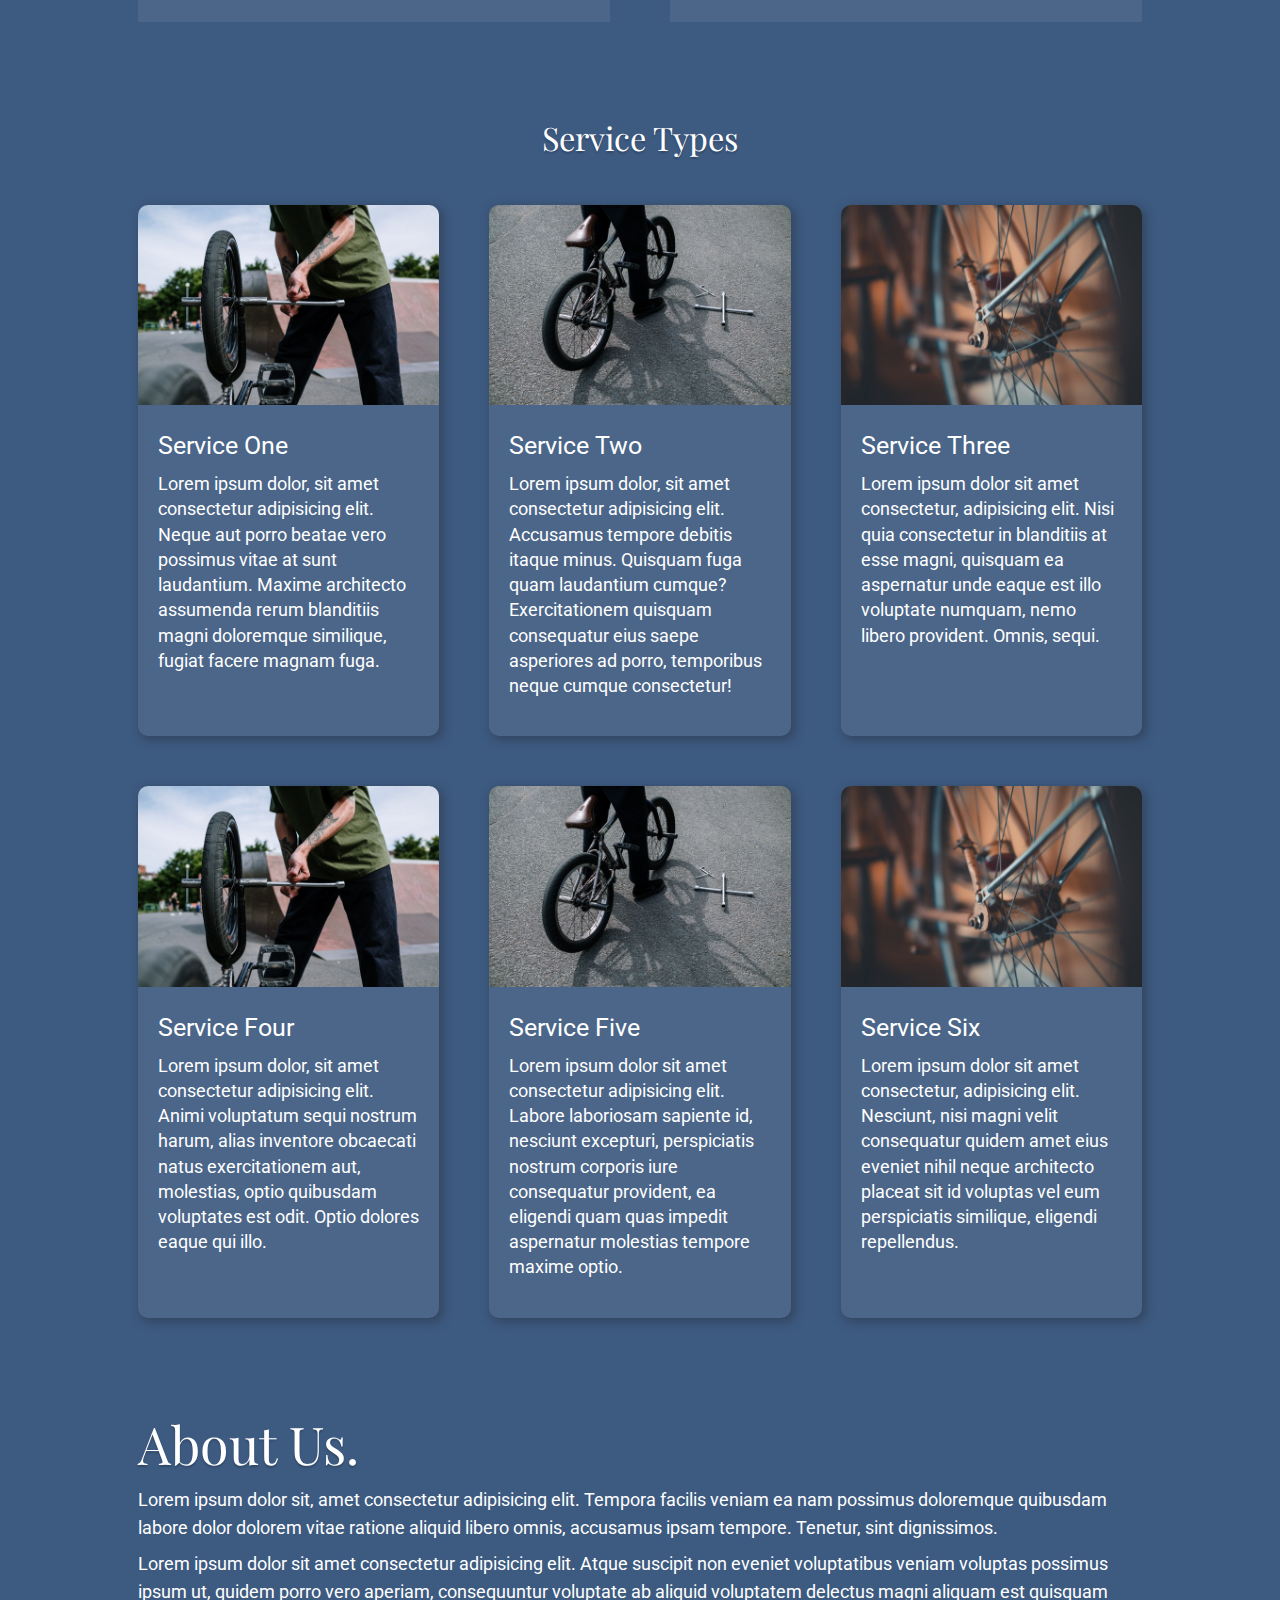
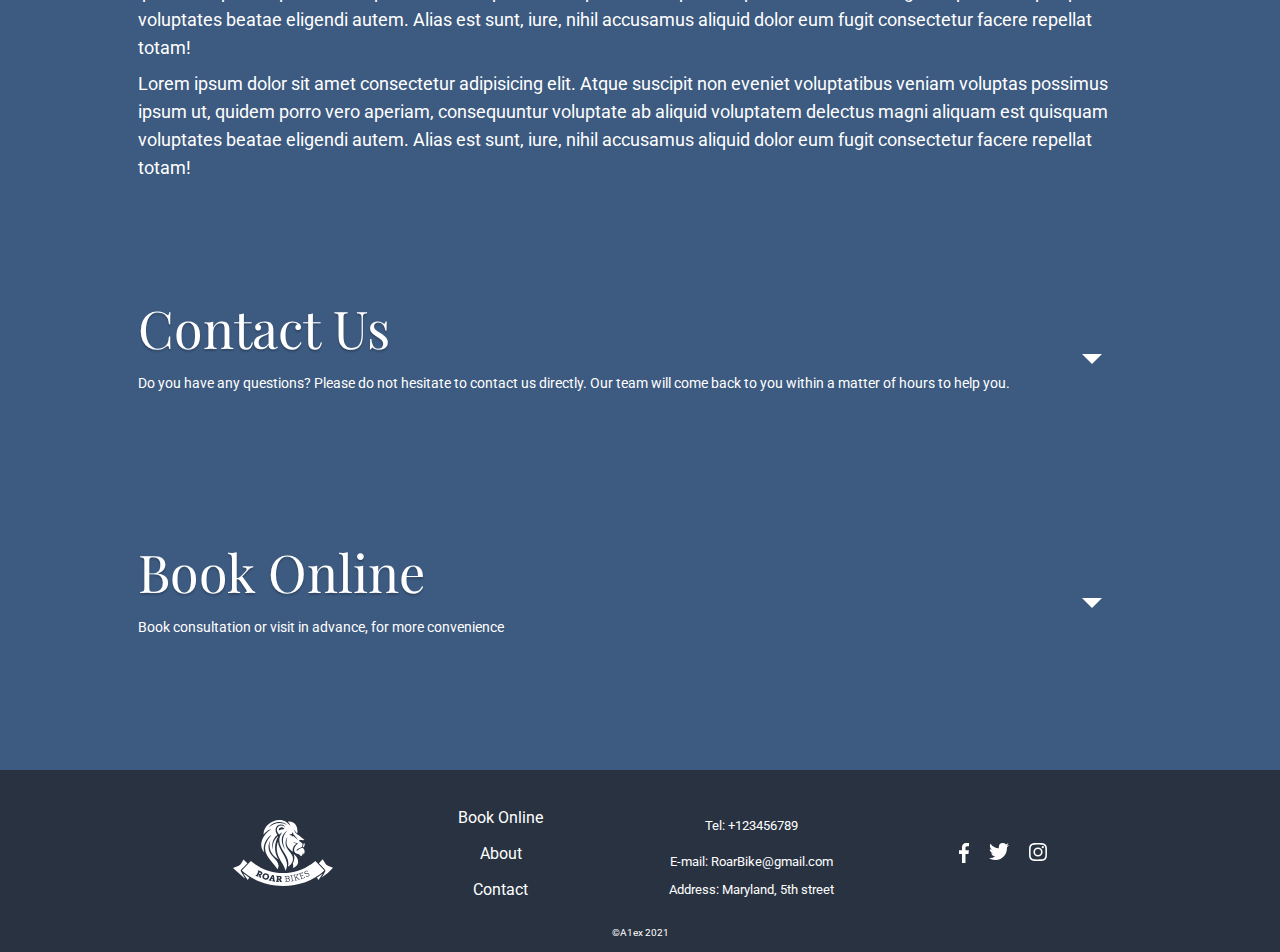
==== commit 641e9ce6: "add: dinamic popup for services; change: to the top button and collor pallete" ====
--- a/index.html
+++ b/index.html
@@ -1,315 +1,513 @@
 <!DOCTYPE html>
 <html lang="en">
-
-<head>
-    <meta charset="UTF-8">
-    <meta name="viewport" content="width=device-width, initial-scale=1.0">
-    <meta http-equiv="X-UA-Compatible" content="ie=edge">
+  <head>
+    <meta charset="UTF-8" />
+    <meta name="viewport" content="width=device-width, initial-scale=1.0" />
+    <meta http-equiv="X-UA-Compatible" content="ie=edge" />
     <title>Roar Cycle - Bike Repairs in Dublin</title>
-    <link rel="shortcut icon" href="./images/icons/logo-roar-bikes-small.svg" type="image/x-icon">
+    <link
+      rel="shortcut icon"
+      href="./images/icons/logo-roar-bikes-small.svg"
+      type="image/x-icon"
+    />
     <!-- Mric Meyers CSS reset -->
-    <link rel="stylesheet" href="./css/css-reset.css">
+    <link rel="stylesheet" href="./css/css-reset.css" />
     <!-- My style sheet -->
-    <link rel="stylesheet" href="./css/style.css">
-    <link rel="stylesheet" href="./css/responsive.css">
+    <link rel="stylesheet" href="./css/style.css" />
+    <link rel="stylesheet" href="./css/responsive.css" />
     <!-- Script -->
     <script src="./js/script.js" defer></script>
     <!-- Fonts -->
-    <link href="https://fonts.googleapis.com/css?family=Playfair+Display|Roboto:300&display=swap" rel="stylesheet">
+    <link
+      href="https://fonts.googleapis.com/css?family=Playfair+Display|Roboto:300&display=swap"
+      rel="stylesheet"
+    />
     <!-- Icons -->
-    <link rel="stylesheet" href="https://use.fontawesome.com/releases/v5.8.2/css/all.css"
-        integrity="sha384-oS3vJWv+0UjzBfQzYUhtDYW+Pj2yciDJxpsK1OYPAYjqT085Qq/1cq5FLXAZQ7Ay" crossorigin="anonymous">
+    <link
+      rel="stylesheet"
+      href="https://use.fontawesome.com/releases/v5.8.2/css/all.css"
+      integrity="sha384-oS3vJWv+0UjzBfQzYUhtDYW+Pj2yciDJxpsK1OYPAYjqT085Qq/1cq5FLXAZQ7Ay"
+      crossorigin="anonymous"
+    />
     <!-- Facebook Metadata -->
     <meta property="og:title" content="Roar Cycle" />
     <meta property="og:type" content="website" />
-    <meta property="og:url" content="https://a1excpunk.github.io/bike-repairs/index.html" />
-    <meta property="og:image"
-        content="https://a1excpunk.github.io/bike-repairs/images/image-bike-repair-service-small.jpg" />
+    <meta
+      property="og:url"
+      content="https://a1excpunk.github.io/bike-repairs/index.html"
+    />
+    <meta
+      property="og:image"
+      content="https://a1excpunk.github.io/bike-repairs/images/image-bike-repair-service-small.jpg"
+    />
     <meta property="og:description" content="Bike Repairs in Dublin" />
     <!-- Twitter Metadata -->
-    <meta name="twitter:card" content="summary_large_image">
-</head>
-
-<body>
+    <meta name="twitter:card" content="summary_large_image" />
+  </head>
+
+  <body>
     <div class="preload">
-        <img src="./images/preload.gif" alt="">
+      <img src="./images/bike2.gif" alt="" />
     </div>
     <div class="container">
-        <!-- navigation -->
-        <header id="top">
-            <div class="logo">
-                <a href="./index.html">
-                    <img src="./images/icons/logo-roar-bikes.svg" alt="Logo for Bike Repair shop Roar Bikes">
-                </a>
-            </div>
-
-            <nav>
-                <a href="#book-online" class="navbutton desktop">Book Online</a>
-                <a href="#about" class="navbutton desktop">About</a>
-                <a href="#contact" class="navbutton desktop">Contact</a>
-
-                <!-- mobile menu -->
-                <img class="burger-menu mobile" id="burger-menu" src="./images/icons/icon-burger-menu.svg"
-                    alt="burger menu icon">
-                <div class="hidden burger-menu-dropdown ">
-                    <a href="#book-online" >Book Online</a>
-                    <a href="#about" >About</a>
-                    <a href="#contact" >Contact</a>
-                </div>
-            </nav>
-
-        </header>
-        <a href="#top" class="top-btn">&#10148;</a>
-
-        <main>
-            <div class="herobox1">
-                <h1>Mobile bike repairs.</h1>
-                <p>Many people have difficulty getting their bikes to a bike shop. We call to your office or home
-                    anywhere in greater Dublin.</p>
-                <p> Fast, convenient bike servicing with up-front pricing. All without the hassle of taking your bike
-                    into a shop.</p>
-                <a href="#book-online" class="book-online btn">Book Online</a>
-            </div>
-
-            <div class="herobox2">
-                <img class="desktop" src="./images/image-bike-repair-service-small.jpg"
-                    alt="person servicing a bike in dublin">
-                <img class="mobile" src="./images/image-bike-repair-service-big.jpg" width="100%"
-                    alt="person servicing a bike in dublin">
-            </div>
-        </main>
-
-        <!-- cards -->
-        <div class="cards">
-            <a href="#book-online" class="card1">
-                <div>
-                    <i class="fas fa-motorcycle"></i>
-                    <h2>Book Online</h2>
-                    <p>Lorem ipsum, dolor sit amet consectetur adipisicing elit. Praesentium facilis similique quos consequuntur veniam, soluta labore odit eligendi distinctio voluptates eos nulla nam. Officiis, debitis!</p>
-                </div>
-            </a>
-            <a href="#services" class="card2">
-                <div>
-                    <i class="fas fa-cog"></i>
-                    <h2>Service Types</h2>
-                    <p>Lorem ipsum, dolor sit amet consectetur adipisicing elit. Praesentium facilis similique quos consequuntur veniam, soluta labore odit eligendi distinctio voluptates eos nulla nam. Officiis, debitis!</p>
-                </div>
-            </a>
-            <a href="#contact" class="card3">
-                <div>
-                    <i class="fas fa-phone"></i>
-                    <h2>Call for Advice</h2>
-                    <p>Lorem ipsum, dolor sit amet consectetur adipisicing elit. Praesentium facilis similique quos consequuntur veniam, soluta labore odit eligendi distinctio voluptates eos nulla nam. Officiis, debitis!</p>
-                </div>
-            </a>
-        </div>
-
-        <!-- testimonials -->
-        <div class="testimonials-container">
-            <h3>Testimonials</h3>
-            <div class="testimonials">
-                <div class="tbox">
-                    <p>"I would like to personally thank you for your outstanding product. You guys rock! It's all good.
-                        I
-                        can't say enough about Roar Cycles."</p>
-                    <p>- Tammara I.</p>
-                </div>
-                <div class="tbox">
-                    <p>"Roar Cycles is the most valuable business resource we have EVER purchased. I will let my mum
-                        know
-                        about this, she could really make use of Roar Cycles! Roar Cycles has completely surpassed our
-                        expectations."</p>
-                    <p>- Floris V.</p>
-                </div>
-                <div class="tbox">
-                    <p>"I'm good to go. Roar Cycles is both attractive and highly adaptable. I will refer everyone I
-                        know."
-                    </p>
-                    <p>- Carlin B.</p>
-                </div>
-                <div class="tbox">
-                    <p>"Roar Cycles impressed me on multiple levels. I would gladly pay over 600 dollars for Roar
-                        Cycles. We
-                        can't understand how we've been living without Roar Cycles."</p>
-                    <p>- Eve V.</p>
-                </div>
-            </div>
-        </div>
-
-        <!-- services -->
-        <div class="services-container">
-            <h3>Service Types</h3>
-            <div id="services">
-                <div class="service">
-                    <img src="./images/image-service-1.jpg" alt="" width="250">
-                    <p>Service One</p>
-                    <p>Lorem ipsum dolor sit amet consectetur adipisicing elit. Officia reprehenderit, commodi sit
-                        explicabo
-                        ut dicta assumenda aspernatur quo maxime.</p>
-                </div>
-                <div class="service">
-                    <img src="./images/image-service-2.jpg" alt="" width="250">
-                    <p>Service Two</p>
-                    <p>Lorem ipsum dolor sit amet consectetur adipisicing elit. Officia reprehenderit, commodi sit
-                        explicabo
-                        ut dicta assumenda aspernatur quo maxime.</p>
-                </div>
-                <div class="service">
-                    <img src="./images/image-service-3.jpg" alt="" width="250">
-                    <p>Service Three</p>
-                    <p>Lorem ipsum dolor sit amet consectetur adipisicing elit. Officia reprehenderit, commodi sit
-                        explicabo
-                        ut dicta assumenda aspernatur quo maxime.</p>
-                </div>
-                <div class="service">
-                    <img src="./images/image-service-1.jpg" alt="" width="250">
-                    <p>Service Four</p>
-                    <p>Lorem ipsum dolor sit amet consectetur adipisicing elit. Officia reprehenderit, commodi sit
-                        explicabo
-                        ut dicta assumenda aspernatur quo maxime.</p>
-                </div>
-                <div class="service">
-                    <img src="./images/image-service-2.jpg" alt="" width="250">
-                    <p>Service Five</p>
-                    <p>Lorem ipsum dolor sit amet consectetur adipisicing elit. Officia reprehenderit, commodi sit
-                        explicabo
-                        ut dicta assumenda aspernatur quo maxime.</p>
-                </div>
-                <div class="service">
-                    <img src="./images/image-service-3.jpg" alt="" width="250">
-                    <p>Service Six</p>
-                    <p>Lorem ipsum dolor sit amet consectetur adipisicing elit. Officia reprehenderit, commodi sit
-                        explicabo
-                        ut dicta assumenda aspernatur quo maxime.</p>
-                </div>
-            </div>
-        </div>
-
-        <!-- about us -->
-        <div class="about-text" id="about">
-            <h1>About Us.</h1>
-            <p>Lorem ipsum dolor sit, amet consectetur adipisicing elit. Tempora facilis veniam ea nam possimus
-                doloremque
-                quibusdam labore dolor dolorem vitae ratione aliquid libero omnis, accusamus ipsam tempore. Tenetur,
-                sint
-                dignissimos.</p>
-            <p> Lorem ipsum dolor sit amet consectetur adipisicing elit. Atque suscipit non eveniet voluptatibus veniam
-                voluptas possimus ipsum ut, quidem porro vero aperiam, consequuntur voluptate ab aliquid voluptatem
-                delectus
-                magni aliquam est quisquam voluptates beatae eligendi autem. Alias est sunt, iure, nihil accusamus
-                aliquid
-                dolor eum fugit consectetur facere repellat totam!</p>
-            <p> Lorem ipsum dolor sit amet consectetur adipisicing elit. Atque suscipit non eveniet voluptatibus veniam
-                voluptas possimus ipsum ut, quidem porro vero aperiam, consequuntur voluptate ab aliquid voluptatem
-                delectus
-                magni aliquam est quisquam voluptates beatae eligendi autem. Alias est sunt, iure, nihil accusamus
-                aliquid
-                dolor eum fugit consectetur facere repellat totam!</p>
-        </div>
-
-        <!-- contact -->
-        <div id="contact">
-            <div class="contact">
-                <h1 class="down">Contact Us</h1>
-                <p>Do you have any questions? Please do not hesitate to contact us directly. Our team will come back to
-                    you
-                    within a matter of hours to help you.</p>
-            </div>
-
-            <div class="form-container hidden">
-                <form method="POST" action="#">
-                    <label for="contact-name" class="newline">First Name
-                        <input type="text" name="name" id="contact-name" placeholder="First Name" required>
-                    </label>
-                    <label for="contact-email" class="newline">Email
-                        <input type="email" name="email" id="contact-email" placeholder="dan@sample.com" required>
-                    </label>
-                    <label for="contact-phone" class="newline">Phone Number
-                        <input type="tel" name="phone" id="contact-phone" placeholder="123-456-789" required>
-                    </label>
-                    <textarea name="message" id="contact-message" cols="100" rows="5" required></textarea>
-                    <p>How would you like to be contacted?</p>
-                    <label for="contact-type-phone" class="margin-right-a">Phone
-                        <input type="radio" name="contact-pref" id="contact-type-phone" value="phone">
-                    </label>
-                    <label for="contact-type-email">Email
-                        <input type="radio" name="contact-pref" id="contact-type-email" value="Email">
-                    </label>
-                    <input type="submit" value="Send" class="btn">
-                </form>
-            </div>
-        </div>
-
-        <!-- book online -->
-        <div id="book-online">
-            <div class="contact">
-                <h1 class="down">Book Online</h1>
-                <p>Book consultation or visit in advance, for more convenience</p>
-            </div>
-
-            <div class="form-container hidden">
-                <form method="POST" action="#">
-                    <label for="booking-name" class="newline">First Name
-                        <input type="text" name="name" id="booking-name" placeholder="First Name" required>
-                    </label>
-
-                    <label for="booking--email" class="newline">Email
-                        <input type="email" name="email" id="booking--email" placeholder="dan@sample.com" required>
-                    </label>
-
-                    <label for="booking-phone" class="newline">Phone Number
-                        <input type="tel" name="phone" id="booking-phone" placeholder="123-456-789" required>
-                    </label>
-
-                    <textarea name="message" id="booking-message" cols="100" rows="5" required></textarea>
-
-                    <p>How would you like to be contacted?</p>
-                    <label for="contact-booking-phone" >Phone
-                        <input type="radio" name="contact-pref" id="contact-booking-phone" value="phone">
-                    </label>
-                    <label for="contact-booking-email" >Email
-                        <input type="radio" name="contact-pref" id="contact-booking-email" value="Email">
-                    </label>
-
-                    <input type="submit" value="Send" class="btn">
-                </form>
-            </div>
-        </div>
+      <!-- navigation -->
+      <header id="top">
+        <div class="logo">
+          <a href="./index.html">
+            <img
+              src="./images/icons/logo-roar-bikes.svg"
+              alt="Logo for Bike Repair shop Roar Bikes"
+            />
+          </a>
+        </div>
+
+        <nav>
+          <a href="#book-online" class="navbutton desktop">Book Online</a>
+          <a href="#about" class="navbutton desktop">About</a>
+          <a href="#contact" class="navbutton desktop">Contact</a>
+
+          <!-- mobile menu -->
+          <img
+            class="burger-menu mobile"
+            id="burger-menu"
+            src="./images/icons/icon-burger-menu.svg"
+            alt="burger menu icon"
+          />
+          <div class="hidden burger-menu-dropdown">
+            <a href="#book-online">Book Online</a>
+            <a href="#about">About</a>
+            <a href="#contact">Contact</a>
+          </div>
+        </nav>
+      </header>
+      <a href="#top" class="top-btn">&#10148;</a>
+
+      <main>
+        <div class="herobox1">
+          <h1>Mobile bike repairs.</h1>
+          <p>
+            Many people have difficulty getting their bikes to a bike shop. We
+            call to your office or home anywhere in greater Dublin.
+          </p>
+          <p>
+            Fast, convenient bike servicing with up-front pricing. All without
+            the hassle of taking your bike into a shop.
+          </p>
+          <a href="#book-online" class="book-online btn">Book Online</a>
+        </div>
+
+        <div class="herobox2">
+          <img
+            class="desktop"
+            src="./images/image-bike-repair-service-small.jpg"
+            alt="person servicing a bike in dublin"
+          />
+          <img
+            class="mobile"
+            src="./images/image-bike-repair-service-big.jpg"
+            width="100%"
+            alt="person servicing a bike in dublin"
+          />
+        </div>
+      </main>
+
+      <!-- cards -->
+      <div class="cards">
+        <a href="#book-online" class="card card1">
+          <div>
+            <i class="fas fa-motorcycle"></i>
+            <h2>Book Online</h2>
+            <p>
+              Lorem ipsum, dolor sit amet consectetur adipisicing elit.
+              Praesentium facilis similique quos consequuntur veniam, soluta
+              labore odit eligendi distinctio voluptates eos nulla nam.
+              Officiis, debitis!
+            </p>
+          </div>
+        </a>
+        <a href="#services" class="card card2">
+          <div>
+            <i class="fas fa-cog"></i>
+            <h2>Service Types</h2>
+            <p>
+              Lorem ipsum, dolor sit amet consectetur adipisicing elit.
+              Praesentium facilis similique quos consequuntur veniam, soluta
+              labore odit eligendi distinctio voluptates eos nulla nam.
+              Officiis, debitis!
+            </p>
+          </div>
+        </a>
+        <a href="#contact" class="card card3">
+          <div>
+            <i class="fas fa-phone"></i>
+            <h2>Call for Advice</h2>
+            <p>
+              Lorem ipsum, dolor sit amet consectetur adipisicing elit.
+              Praesentium facilis similique quos consequuntur veniam, soluta
+              labore odit eligendi distinctio voluptates eos nulla nam.
+              Officiis, debitis!
+            </p>
+          </div>
+        </a>
+      </div>
+
+      <!-- testimonials -->
+      <div class="testimonials-container">
+        <h3>Testimonials</h3>
+        <div class="testimonials">
+          <div class="tbox">
+            <p>
+              "I would like to personally thank you for your outstanding
+              product. You guys rock! It's all good. I can't say enough about
+              Roar Cycles."
+            </p>
+            <p>- Tammara I.</p>
+          </div>
+          <div class="tbox">
+            <p>
+              "Roar Cycles is the most valuable business resource we have EVER
+              purchased. I will let my mum know about this, she could really
+              make use of Roar Cycles! Roar Cycles has completely surpassed our
+              expectations."
+            </p>
+            <p>- Floris V.</p>
+          </div>
+          <div class="tbox">
+            <p>
+              "I'm good to go. Roar Cycles is both attractive and highly
+              adaptable. I will refer everyone I know."
+            </p>
+            <p>- Carlin B.</p>
+          </div>
+          <div class="tbox">
+            <p>
+              "Roar Cycles impressed me on multiple levels. I would gladly pay
+              over 600 dollars for Roar Cycles. We can't understand how we've
+              been living without Roar Cycles."
+            </p>
+            <p>- Eve V.</p>
+          </div>
+        </div>
+      </div>
+
+      <!-- services -->
+      <div class="services-container">
+        <h3>Service Types</h3>
+        <div id="services">
+          <div class="service">
+            <img src="./images/image-service-1.jpg" alt="" width="250" />
+            <p>Service One</p>
+            <p>
+              Lorem ipsum dolor, sit amet consectetur adipisicing elit. Neque
+              aut porro beatae vero possimus vitae at sunt laudantium. Maxime
+              architecto assumenda rerum blanditiis magni doloremque similique,
+              fugiat facere magnam fuga.
+            </p>
+          </div>
+          <div class="service">
+            <img src="./images/image-service-2.jpg" alt="" width="250" />
+            <p>Service Two</p>
+            <p>
+              Lorem ipsum dolor, sit amet consectetur adipisicing elit.
+              Accusamus tempore debitis itaque minus. Quisquam fuga quam
+              laudantium cumque? Exercitationem quisquam consequatur eius saepe
+              asperiores ad porro, temporibus neque cumque consectetur!
+            </p>
+          </div>
+          <div class="service">
+            <img src="./images/image-service-3.jpg" alt="" width="250" />
+            <p>Service Three</p>
+            <p>
+              Lorem ipsum dolor sit amet consectetur, adipisicing elit. Nisi
+              quia consectetur in blanditiis at esse magni, quisquam ea
+              aspernatur unde eaque est illo voluptate numquam, nemo libero
+              provident. Omnis, sequi.
+            </p>
+          </div>
+          <div class="service">
+            <img src="./images/image-service-1.jpg" alt="" width="250" />
+            <p>Service Four</p>
+            <p>
+              Lorem ipsum dolor, sit amet consectetur adipisicing elit. Animi
+              voluptatum sequi nostrum harum, alias inventore obcaecati natus
+              exercitationem aut, molestias, optio quibusdam voluptates est
+              odit. Optio dolores eaque qui illo.
+            </p>
+          </div>
+          <div class="service">
+            <img src="./images/image-service-2.jpg" alt="" width="250" />
+            <p>Service Five</p>
+            <p>
+              Lorem ipsum dolor sit amet consectetur adipisicing elit. Labore
+              laboriosam sapiente id, nesciunt excepturi, perspiciatis nostrum
+              corporis iure consequatur provident, ea eligendi quam quas impedit
+              aspernatur molestias tempore maxime optio.
+            </p>
+          </div>
+          <div class="service">
+            <img src="./images/image-service-3.jpg" alt="" width="250" />
+            <p>Service Six</p>
+            <p>
+              Lorem ipsum dolor sit amet consectetur, adipisicing elit.
+              Nesciunt, nisi magni velit consequatur quidem amet eius eveniet
+              nihil neque architecto placeat sit id voluptas vel eum
+              perspiciatis similique, eligendi repellendus.
+            </p>
+          </div>
+        </div>
+      </div>
+
+      <!-- service popup -->
+      <div id="servicePopupWrapper">
+        <div id="servicePopup">
+          <img
+            src="./images/icons/close.png"
+            alt="close"
+            width="17px"
+            id="closePopup"
+          />
+          <img
+            src="./images/image-service-1.jpg"
+            alt="service"
+            id="serviceImg"
+          />
+          <div class="servicePopupText">
+            <p id="serviceName"></p>
+            <p id="serviceContent"></p>
+          </div>
+        </div>
+      </div>
+
+      <!-- about us -->
+      <div class="about-text" id="about">
+        <h1>About Us.</h1>
+        <p>
+          Lorem ipsum dolor sit, amet consectetur adipisicing elit. Tempora
+          facilis veniam ea nam possimus doloremque quibusdam labore dolor
+          dolorem vitae ratione aliquid libero omnis, accusamus ipsam tempore.
+          Tenetur, sint dignissimos.
+        </p>
+        <p>
+          Lorem ipsum dolor sit amet consectetur adipisicing elit. Atque
+          suscipit non eveniet voluptatibus veniam voluptas possimus ipsum ut,
+          quidem porro vero aperiam, consequuntur voluptate ab aliquid
+          voluptatem delectus magni aliquam est quisquam voluptates beatae
+          eligendi autem. Alias est sunt, iure, nihil accusamus aliquid dolor
+          eum fugit consectetur facere repellat totam!
+        </p>
+        <p>
+          Lorem ipsum dolor sit amet consectetur adipisicing elit. Atque
+          suscipit non eveniet voluptatibus veniam voluptas possimus ipsum ut,
+          quidem porro vero aperiam, consequuntur voluptate ab aliquid
+          voluptatem delectus magni aliquam est quisquam voluptates beatae
+          eligendi autem. Alias est sunt, iure, nihil accusamus aliquid dolor
+          eum fugit consectetur facere repellat totam!
+        </p>
+      </div>
+
+      <!-- contact -->
+      <div id="contact">
+        <div class="contact">
+          <h1 class="down">Contact Us</h1>
+          <p>
+            Do you have any questions? Please do not hesitate to contact us
+            directly. Our team will come back to you within a matter of hours to
+            help you.
+          </p>
+        </div>
+
+        <div class="form-container hidden">
+          <form method="POST" action="#">
+            <label for="contact-name" class="newline"
+              >First Name
+              <input
+                type="text"
+                name="name"
+                id="contact-name"
+                placeholder="First Name"
+                required
+              />
+            </label>
+            <label for="contact-email" class="newline"
+              >Email
+              <input
+                type="email"
+                name="email"
+                id="contact-email"
+                placeholder="dan@sample.com"
+                required
+              />
+            </label>
+            <label for="contact-phone" class="newline"
+              >Phone Number
+              <input
+                type="tel"
+                name="phone"
+                id="contact-phone"
+                placeholder="123-456-789"
+                required
+              />
+            </label>
+            <textarea
+              name="message"
+              id="contact-message"
+              cols="100"
+              rows="5"
+              required
+            ></textarea>
+            <p>How would you like to be contacted?</p>
+            <label for="contact-type-phone" class="margin-right-a"
+              >Phone
+              <input
+                type="radio"
+                name="contact-pref"
+                id="contact-type-phone"
+                value="phone"
+              />
+            </label>
+            <label for="contact-type-email"
+              >Email
+              <input
+                type="radio"
+                name="contact-pref"
+                id="contact-type-email"
+                value="Email"
+              />
+            </label>
+            <input type="submit" value="Send" class="btn" />
+          </form>
+        </div>
+      </div>
+
+      <!-- book online -->
+      <div id="book-online">
+        <div class="contact">
+          <h1 class="down">Book Online</h1>
+          <p>Book consultation or visit in advance, for more convenience</p>
+        </div>
+
+        <div class="form-container hidden">
+          <form method="POST" action="#">
+            <label for="booking-name" class="newline"
+              >First Name
+              <input
+                type="text"
+                name="name"
+                id="booking-name"
+                placeholder="First Name"
+                required
+              />
+            </label>
+
+            <label for="booking--email" class="newline"
+              >Email
+              <input
+                type="email"
+                name="email"
+                id="booking--email"
+                placeholder="dan@sample.com"
+                required
+              />
+            </label>
+
+            <label for="booking-phone" class="newline"
+              >Phone Number
+              <input
+                type="tel"
+                name="phone"
+                id="booking-phone"
+                placeholder="123-456-789"
+                required
+              />
+            </label>
+
+            <textarea
+              name="message"
+              id="booking-message"
+              cols="100"
+              rows="5"
+              required
+            ></textarea>
+
+            <p>How would you like to be contacted?</p>
+            <label for="contact-booking-phone"
+              >Phone
+              <input
+                type="radio"
+                name="contact-pref"
+                id="contact-booking-phone"
+                value="phone"
+              />
+            </label>
+            <label for="contact-booking-email"
+              >Email
+              <input
+                type="radio"
+                name="contact-pref"
+                id="contact-booking-email"
+                value="Email"
+              />
+            </label>
+
+            <input type="submit" value="Send" class="btn" />
+          </form>
+        </div>
+      </div>
     </div>
+
     <footer>
-        <div class="footer-menu container">
-            <a href="./index.html">
-                <img src="./images/icons/logo-roar-bikes.svg" alt="Roar Bikes Logo" width="100">
-            </a>
-
-            <div class="footer-nav">
-                <a class="footer-navbutton" href="#book-online">Book Online</a>
-                <a class="footer-navbutton" href="#about">About</a>
-                <a class="footer-navbutton" href="#contact">Contact</a>
-            </div>
-
-            <div class="footer-contact-info">
-                <p>Tel: +123456789</p>
-                <p>E-mail: RoarBike@gmail.com</p>
-                <address>
-                  Address: Maryland, 5th street
-                </address>
-            </div>
-
-            <div class="footer-socmedia-icons">
-                <ul>
-                    <li><a href="#"><img src="./images/icons/facebook.svg" alt="facebook icon" width="10px"></a></li>
-                    <li><a href="#"><img src="./images/icons/twitter.svg" alt="twitter icon" width="20px"></a></li>
-                    <li><a href="#"><img src="./images/icons/instagram.svg" alt="instagram icon" width="18px"></a></li>
-                </ul>
-            </div>
-            
-        </div>
-
-        <p>&copy;A1ex 2021</p>
+      <div class="footer-menu container">
+        <a href="./index.html">
+          <img
+            src="./images/icons/logo-roar-bikes.svg"
+            alt="Roar Bikes Logo"
+            width="100"
+          />
+        </a>
+
+        <div class="footer-nav">
+          <a class="footer-navbutton" href="#book-online">Book Online</a>
+          <a class="footer-navbutton" href="#about">About</a>
+          <a class="footer-navbutton" href="#contact">Contact</a>
+        </div>
+
+        <div class="footer-contact-info">
+          <p>Tel: +123456789</p>
+          <p>E-mail: RoarBike@gmail.com</p>
+          <address>Address: Maryland, 5th street</address>
+        </div>
+
+        <div class="footer-socmedia-icons">
+          <ul>
+            <li>
+              <a href="#"
+                ><img
+                  src="./images/icons/facebook.svg"
+                  alt="facebook icon"
+                  width="10px"
+              /></a>
+            </li>
+            <li>
+              <a href="#"
+                ><img
+                  src="./images/icons/twitter.svg"
+                  alt="twitter icon"
+                  width="20px"
+              /></a>
+            </li>
+            <li>
+              <a href="#"
+                ><img
+                  src="./images/icons/instagram.svg"
+                  alt="instagram icon"
+                  width="18px"
+              /></a>
+            </li>
+          </ul>
+        </div>
+      </div>
+
+      <p>&copy;A1ex 2021</p>
     </footer>
-
-
-</body>
-
-</html>+  </body>
+</html>
--- a/css/style.css
+++ b/css/style.css
@@ -1,5 +1,14 @@
+:root {
+  --blue: #3D5A80;
+  --dark_blue: #293241;
+  --orange: #EE6C4D;
+  --white: #ffffff;
+  --faded_white: #ffffff13;
+}
+
 html {
-  background-color: #18405e;
+  background-color: var(--blue);
+  scroll-behavior: smooth;
 }
 
 body {
@@ -23,8 +32,8 @@
 
 .btn {
   border: none;
-  color: #dd6305;
-  background-color: #ffffff;
+  color: var(--orange);
+  background-color: var(--white);
   font-family: serif;
   display: inline-block;
   cursor: pointer;
@@ -35,13 +44,13 @@
 }
 
 .btn:hover {
-  color: #ffffff;
-  background-color: #dd6305;
+  color: var(--white);
+  background-color: var(--orange);
   cursor: url("../images/icons/logo-roar-bikes-small.svg"), auto;
   transition: 500ms ease;
 }
 
-.btn:active{
+.btn:active {
   transition: none;
   transform: scale(0.95);
 }
@@ -55,14 +64,14 @@
   font-size: 3.25rem;
   font-family: "Playfair Display", serif;
   margin-bottom: 1rem;
-  text-shadow: 0px 2px 2px rgba(0, 0, 0, 0.228);
+  text-shadow: 0px 2px 2px #0000003a;
 }
 
 h2 {
   font-size: 2rem;
   font-family: "Playfair Display", serif;
   margin-top: 20px;
-  text-shadow: 0px 2px 2px rgba(0, 0, 0, 0.228);
+  text-shadow: 0px 2px 2px #0000003a;
 }
 
 h3 {
@@ -70,7 +79,7 @@
   margin-bottom: 50px;
   font-size: 1.8em;
   font-family: "Playfair Display", serif;
-  text-shadow: 0px 2px 2px rgba(0, 0, 0, 0.228);
+  text-shadow: 0px 2px 2px #0000003a;
 }
 
 p {
@@ -147,7 +156,7 @@
 }
 
 /* Preloader */
-.preload{
+.preload {
   position: fixed;
   width: 100vw;
   height: 100vh;
@@ -155,10 +164,10 @@
   justify-content: center;
   align-items: center;
   z-index: 20;
-  background-color: #fff;
-}
-
-.preload-hide{
+  background-color: #66cccc;
+}
+
+.preload-hide {
   visibility: hidden;
   z-index: -20;
 }
@@ -195,13 +204,14 @@
 }
 
 .navbutton:hover {
-  background-color: #dd6305;
+  background-color: var(--orange);
   transition-duration: 700ms;
 }
 
 /* Main */
 main {
   min-height: 300px;
+  min-width: 200px;
   display: flex;
   align-items: center;
   justify-content: space-between;
@@ -226,17 +236,21 @@
   right: 30px;
   bottom: 30px;
   z-index: 10;
-  background-color: #dd6305bd;
-  padding: 15px;
+  background-color: var(--orange);
+  padding: 10px;
   transform: rotate(270deg);
+  border-radius: 50%;
+  border-bottom-left-radius: 0;
+  transition: border-radius 300ms;
 }
 
 .top-btn:hover {
-  background-color: #dd6305;
+  background-color: var(--orange);
+  border-radius: 50%;
 }
 
 .top-btn:active {
-  transform:rotate(270deg) scale(0.95);
+  transform: rotate(270deg) scale(0.95);
 }
 
 /* Cards */
@@ -252,7 +266,7 @@
   background-image: url("../images/image-background-card1-small.jpg");
 }
 
-.card1:hover > div i {
+.card1:hover>div i {
   animation-name: race;
   animation-duration: 2s;
   animation-iteration-count: 1;
@@ -262,6 +276,7 @@
   0% {
     transform: translateX(0);
   }
+
   50% {
     transform: translateX(40px);
     transform: rotate(45deg);
@@ -273,7 +288,7 @@
   background-image: url("../images/image-background-card2-small.jpg");
 }
 
-.card2:hover > div i {
+.card2:hover>div i {
   transform: rotate(360deg);
   transition: transform 2s;
 }
@@ -286,14 +301,12 @@
   transform: rotate(-135deg);
 }
 
-.card3:hover > div i {
+.card3:hover>div i {
   transform: rotate(0deg);
   transition: transform 1s;
 }
 
-.card1,
-.card2,
-.card3 {
+.card {
   background-color: #333;
   padding: 30px 30px 20px 30px;
   box-sizing: border-box;
@@ -301,14 +314,13 @@
   background-position: bottom;
   width: 30%;
   min-height: 250px;
-  box-shadow: 5px 5px 10px rgba(22, 22, 22, 0.342);
+  box-shadow: 5px 5px 10px #16161657;
   filter: brightness(70%);
   overflow: hidden;
-}
-
-.card1:hover,
-.card2:hover,
-.card3:hover {
+  border-radius: 5px;
+}
+
+.card:hover {
   filter: brightness(100%);
 }
 
@@ -335,7 +347,7 @@
   width: 47%;
   padding: 50px;
   box-sizing: border-box;
-  background-color: #ffffff13;
+  background-color: var(--faded_white);
 }
 
 .tbox p:last-of-type {
@@ -354,14 +366,21 @@
   padding-bottom: 30px;
   box-sizing: border-box;
   width: 30%;
-  background-color: #ffffff13;
-}
-
-.service > p:first-of-type {
+  background-color: var(--faded_white);
+  border-radius: 10px;
+  box-shadow: 3px 3px 10px 1px rgba(41, 50, 65, 0.5);
+  cursor: pointer;
+}
+
+.service img {
+  border-radius: 10px 10px 0 0;
+}
+
+.service>p:first-of-type {
   font-size: 1.4em;
 }
 
-.service > p {
+.service>p {
   padding: 0 20px;
   line-height: 1.4em;
 }
@@ -369,6 +388,73 @@
 .service img {
   margin-bottom: 20px;
   width: 100%;
+}
+
+#servicePopupWrapper {
+  display: none;
+  width: 100%;
+  height: 100%;
+  top: 0;
+  left: 0;
+  position: fixed;
+  background-color: #1d1d1dcc;
+  z-index: 999;
+}
+
+#servicePopup {
+  display: none;
+  width: 80%;
+  max-width: 700px;
+  min-width: 200px;
+  height: max-content;
+  min-height: 300px;
+  background-color: #ecffff;
+  position: fixed;
+  left: 50%;
+  top: 50%;
+  transform: translate(-50%, -50%);
+  z-index: 5;
+  border-radius: 10px;
+  box-shadow: 5px 5px 10px 1px #0000007c;
+}
+
+#closePopup {
+  position: absolute;
+  right: 10px;
+  top: 10px;
+  cursor: pointer;
+  padding: 7px;
+  border-radius: 50%;
+  border: 1px solid;
+}
+
+#closePopup:hover {
+  transform: rotate(360deg);
+  transition-duration: 1s;
+  border-color: #111;
+}
+
+#serviceImg {
+  border-radius: 10px 0 0 10px;
+  width: 50%;
+  object-fit: cover;
+  object-position: center;
+}
+
+.servicePopupText {
+  color: #111;
+  margin: 30px;
+
+}
+
+#serviceName {
+  font-weight: bold;
+  font-size: 1.3rem;
+  margin-bottom: 30px;
+}
+
+#serviceContent {
+  font-size: 1rem;
 }
 
 /* Contact Us */
@@ -386,7 +472,7 @@
   width: 0;
   height: 0;
   border: 10px solid transparent;
-  border-top: 10px solid #fff;
+  border-top: 10px solid var(--white);
   position: absolute;
   top: 50%;
   right: 40px;
@@ -397,13 +483,13 @@
   width: 0;
   height: 0;
   border: 10px solid transparent;
-  border-bottom: 10px solid #fff;
+  border-bottom: 10px solid var(--white);
   position: absolute;
   top: 50%;
   right: 40px;
 }
 
-.contact > p {
+.contact>p {
   font-size: 0.8em;
 }
 
@@ -415,10 +501,10 @@
   font-size: 0.7em;
   height: max-content;
   padding: 40px 0 5px 0;
-  background-color: #0e2b41;
-}
-
-footer > p {
+  background-color: var(--dark_blue);
+}
+
+footer>p {
   font-size: 0.8em;
   margin-bottom: 0;
 }
@@ -438,8 +524,12 @@
   gap: 20px;
 }
 
+.footer-navbutton {
+  transition: color 300ms;
+}
+
 .footer-navbutton:hover {
-  color: #dd6305;
+  color: var(--orange);
 }
 
 .footer-socmedia-icons ul {
@@ -449,6 +539,9 @@
 }
 
 .footer-socmedia-icons ul img:hover {
+  transition: transform 300ms;
+}
+
+.footer-socmedia-icons ul img:hover {
   transform: scale(1.1);
-  opacity: 0.5;
 }--- a/css/responsive.css
+++ b/css/responsive.css
@@ -31,12 +31,12 @@
   .burger-menu {
     position: relative;
     width: 40px;
+    cursor: pointer;
   }
 
   .burger-menu-dropdown {
     position: absolute;
     background-color: #fff;
-    padding: 20px;
     text-align: center;
     top: 100px;
     right: 20px;
@@ -48,8 +48,13 @@
   .burger-menu-dropdown a {
     color: #333;
     display: block;
-    padding: 20px;
+    padding: 20px 30px;
     font-family: serif;
+  }
+
+  .burger-menu-dropdown a:hover{
+    background-color: #dd6305;
+    color: #fff;
   }
 
   /* main */
@@ -121,6 +126,39 @@
     gap: 0;
   }
 
+  #servicePopup{
+    flex-direction: column;
+  }
+
+  #closePopup{
+    background-color: rgba(255, 255, 255, 0.7);
+  }
+
+  #closePopup:hover{
+    background-color: #fff;
+  }
+
+  #serviceImg{
+    border-radius: 10px 10px 0 0;
+    width: 100%;
+    height: 50%;
+    object-fit: cover;
+    object-position: center;
+  }
+  
+  .servicePopupText{
+    color: #000;
+  }
+  
+  #serviceName{
+    font-weight: bold;
+    font-size: 1.3rem;
+  }
+  
+  #serviceContent{
+    font-size: 1rem;
+  }
+
   /* contact  */
   .contact {
     padding-right: 80px;
